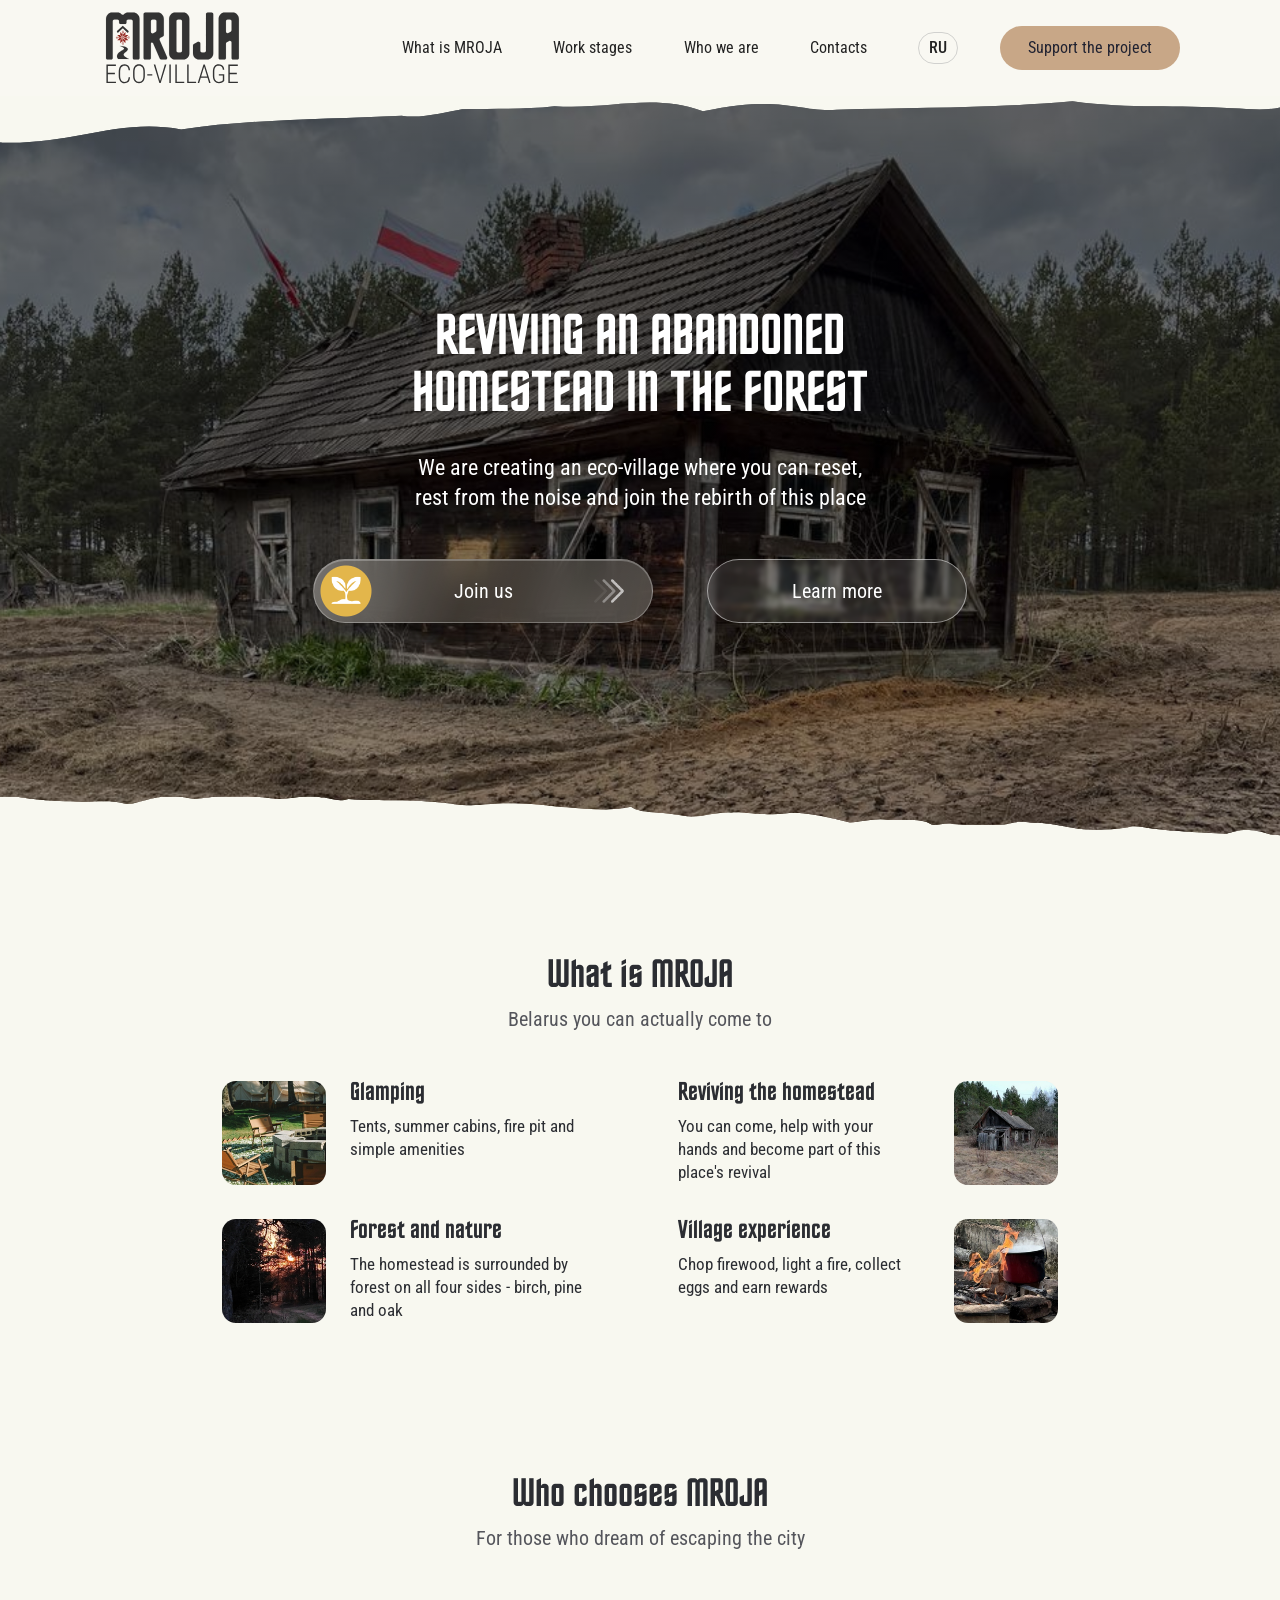
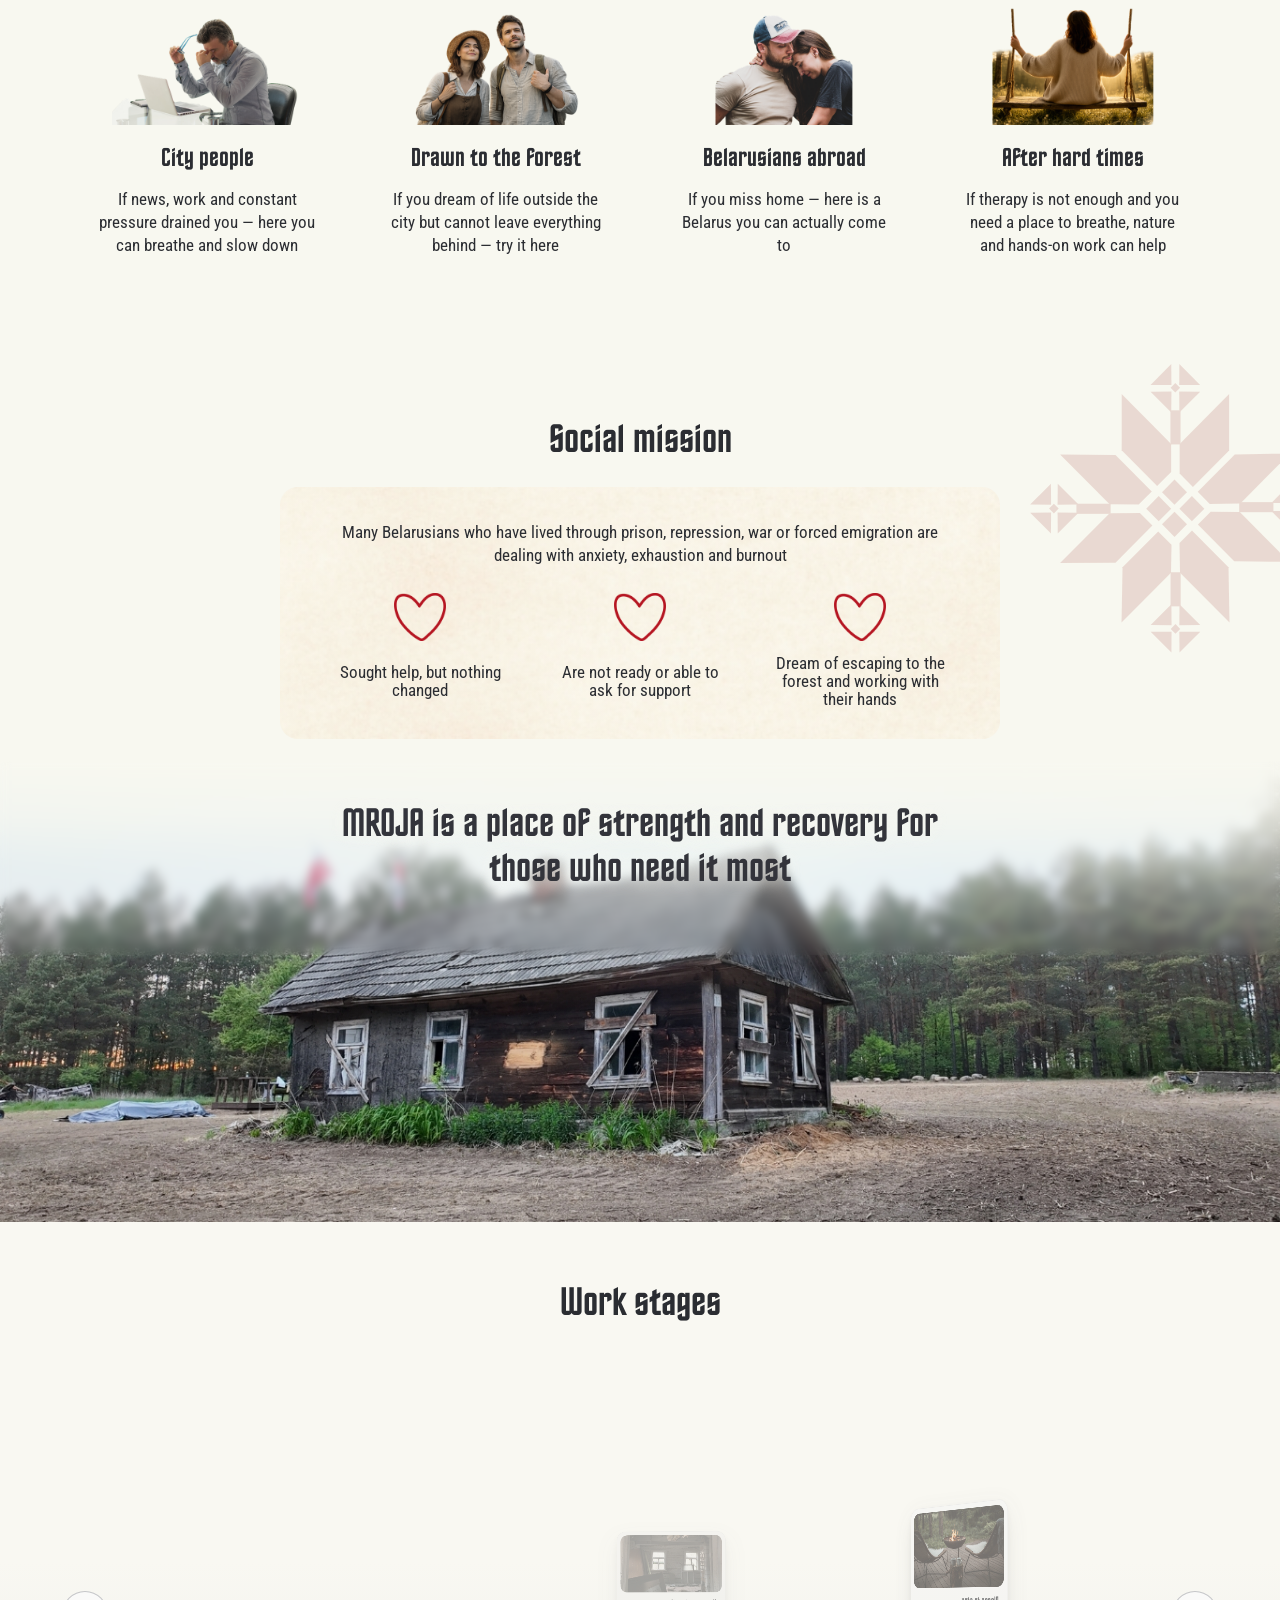
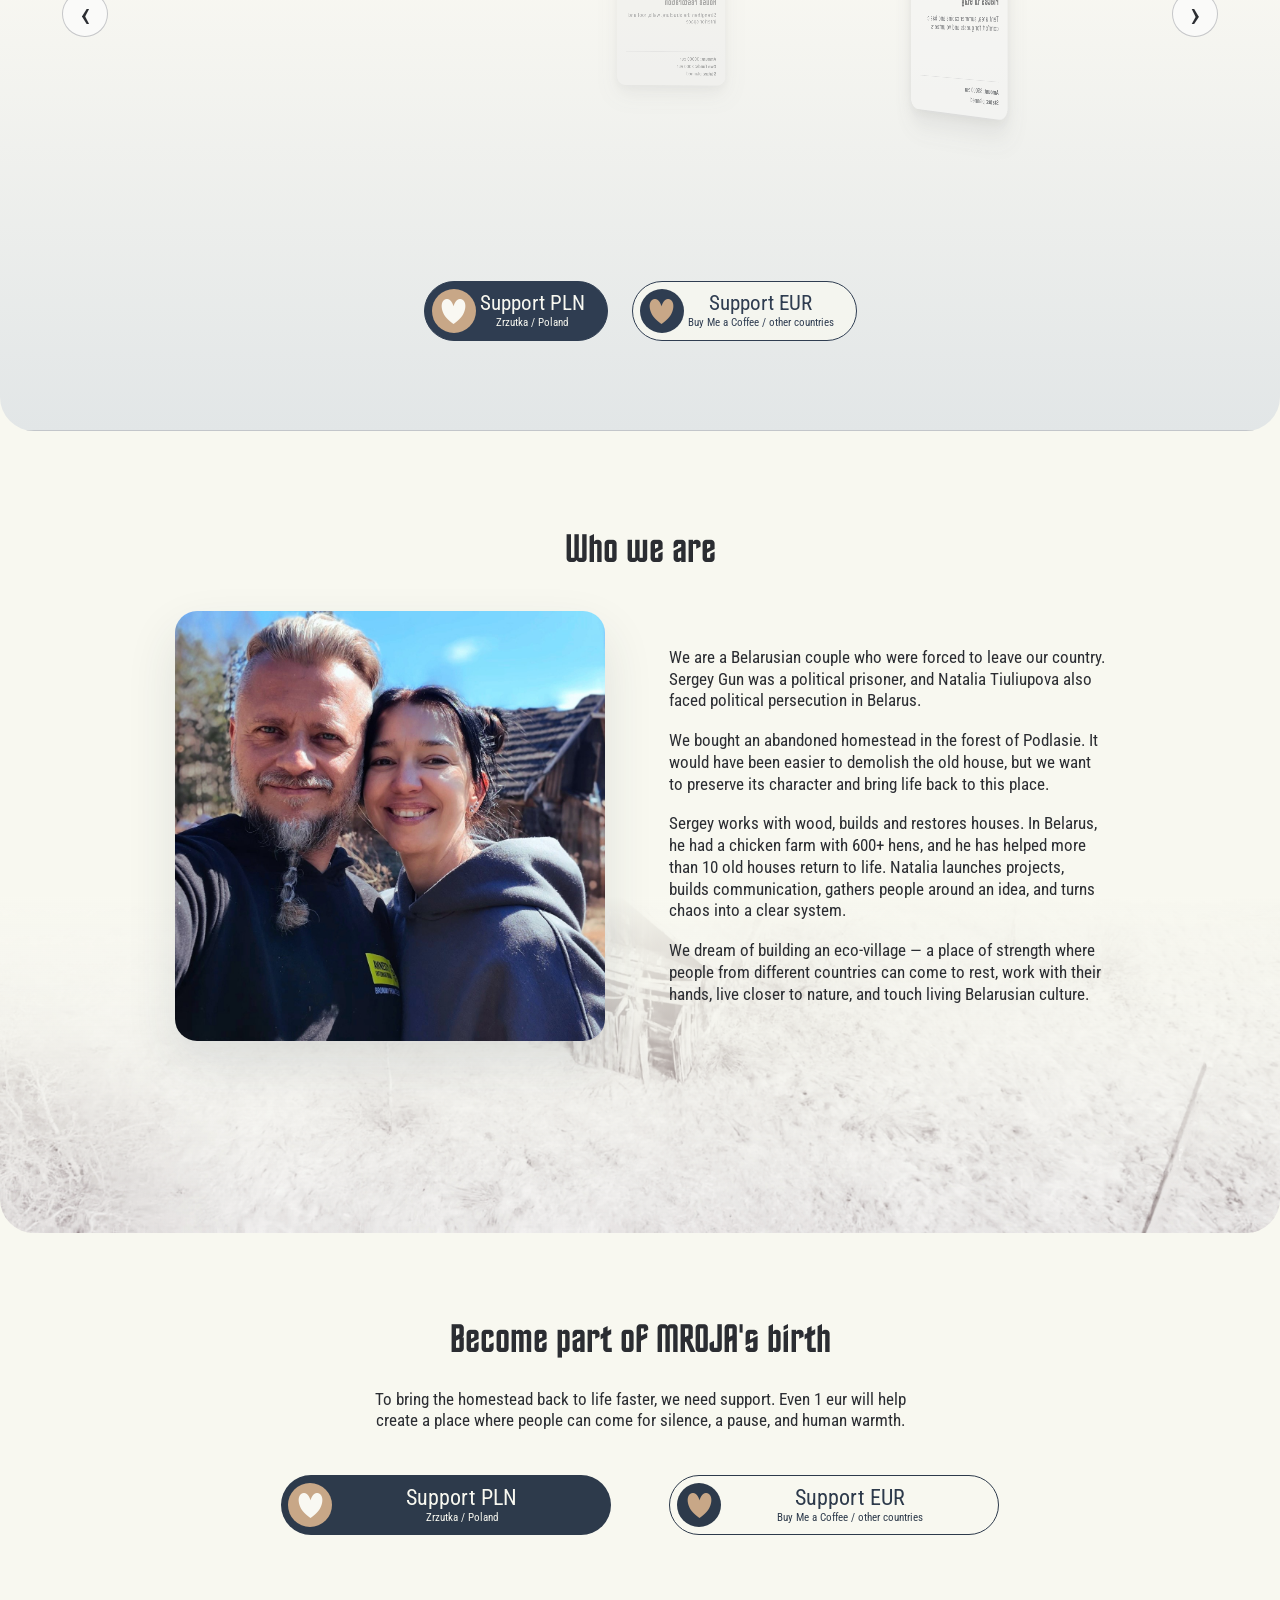
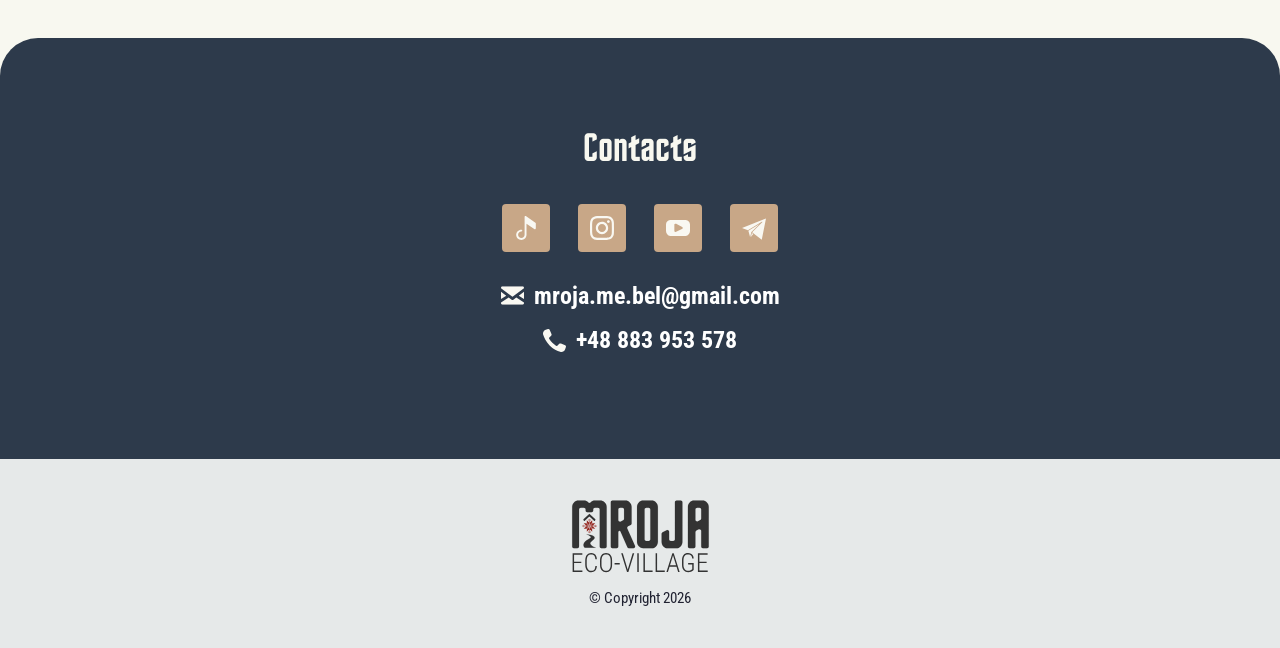
==== index.html @ 8ed1b3ff "deploy redesign preview" ====
<!doctype html>
<html lang="en">
  <head>
    <meta charset="utf-8">
    <meta name="viewport" content="width=device-width, initial-scale=1, viewport-fit=cover">
    <meta name="theme-color" content="#050505">
    <meta name="apple-mobile-web-app-capable" content="yes">
    <meta name="apple-mobile-web-app-status-bar-style" content="black-translucent">
    <title>MROJA Eco-Village</title>
    <meta
      name="description"
      content="MROJA — экодеревня на Подляшье: восстановление заброшенного хутора, беларусская культура, волонтёрство и место для восстановления людей."
    >
    <meta property="og:title" content="MROJA Eco-Village">
    <meta
      property="og:description"
      content="Экодеревня на Подляшье: восстановление хутора, беларусская культура, волонтёрство и место для восстановления людей."
    >
    <meta property="og:type" content="website">
    <meta property="og:image" content="assets/mroja-share-snippet.png">
    <link rel="icon" href="assets/M%20fivicon.svg" type="image/svg+xml">
    <link rel="shortcut icon" href="assets/M%20fivicon.svg" type="image/svg+xml">
    <link rel="stylesheet" href="styles.css?v=20260521-lang-buttons-1">
    <script src="i18n.js?v=20260521-lang-buttons-1" defer></script>
    <script src="script.js?v=20260520-polish-1" defer></script>
  </head>
  <body>
    <header class="site-header" aria-label="Главная навигация">
      <div class="header-inner">
        <a class="logo" href="#top" aria-label="MROJA, перейти к началу страницы">
          <img class="logo-dark" src="assets/logo-mroja.svg" alt="MROJA Eco-Village">
          <img class="logo-yellow" src="assets/LOGO%20MROJA%20Y.svg" alt="MROJA Eco-Village">
        </a>
        <a class="mobile-header-button" href="#join">Поддержать проект</a>
        <a class="mobile-contact-link" href="#contacts" aria-label="Контакты">
          <img src="assets/contacts-icon.png" alt="" aria-hidden="true">
        </a>
        <nav class="nav" aria-label="Меню сайта">
          <a href="#about">Что такое MROJA</a>
          <a href="#stages">Этапы работ</a>
          <a href="#team">Кто мы</a>
          <a href="#contacts">Контакты</a>
          <a class="language-switch" href="ru/" data-lang-switch>RU</a>
        </nav>
        <a class="header-button" href="#join">Поддержать проект</a>
        <button class="menu-toggle" type="button" aria-label="Открыть меню" aria-expanded="false" aria-controls="mobile-menu" data-menu-toggle>
          <span></span>
          <span></span>
        </button>
      </div>
      <div class="mobile-menu" id="mobile-menu" aria-hidden="true" data-mobile-menu>
        <button class="mobile-menu-close" type="button" aria-label="Закрыть меню" data-menu-close></button>
        <nav class="mobile-menu-nav" aria-label="Мобильное меню">
          <a href="#about">Что такое MROJA</a>
          <a href="#stages">Этапы работ</a>
          <a href="#team">Кто мы</a>
          <a href="#join">Поддержать проект</a>
          <a href="#contacts">Контакты</a>
          <a href="ru/" data-lang-switch>RU</a>
        </nav>
      </div>
    </header>

    <main id="top">
      <section class="hero" aria-labelledby="hero-title">
        <img class="hero-edge hero-edge-top" src="assets/top-edge.svg" alt="" aria-hidden="true">
        <div class="hero-media">
          <video class="hero-video" autoplay muted loop playsinline webkit-playsinline preload="auto" poster="assets/hero/hero-house-desktop.jpg" aria-hidden="true">
            <source src="assets/hero/hero-hd.mp4?v=20260516-1404" type="video/mp4">
          </video>
          <button class="hero-play" type="button" aria-label="Запустить видео" data-hero-play></button>
          <div class="hero-overlay"></div>
        </div>
        <img class="hero-edge hero-edge-bottom" src="assets/bottom-edge.svg" alt="" aria-hidden="true">
        <div class="hero-content-container">
          <div class="hero-content">
          <h1 id="hero-title">Восстанавливаем заброшенный хутор в лесу</h1>
          <p>
            <span class="hero-subtitle-desktop">
              <span class="hero-subtitle-line">Создаем экодеревню, где можно перезагрузиться,</span>
              <span class="hero-subtitle-line">отдохнуть от шума и присоединиться к перерождению этого места</span>
            </span>
            <span class="hero-subtitle-mobile">
              <span>Сделай первый шаг</span>
              <span>к несбывшейся мечте</span>
            </span>
          </p>
          <div class="hero-actions">
            <a class="button button-gold" href="#join"><span>Join us</span></a>
            <a class="button button-glass glass" href="#about"><span>Узнать подробнее</span></a>
          </div>
          </div>
        </div>
      </section>

      <section class="about-section" id="about" aria-labelledby="about-title">
        <img class="about-section-ornament" src="assets/ornament-belarus.svg" alt="" aria-hidden="true">
        <div class="about-section-inner">
          <div class="section-heading about-section-heading">
            <h2 id="about-title">What is MROJA</h2>
            <p>Belarus you can actually come to</p>
          </div>
          <div class="about-section-grid">
            <article class="about-section-card">
              <img class="about-section-image" src="assets/mroja-about-glamping.jpg" alt="">
              <div>
                <h3>Glamping</h3>
                <p>Tents, summer cabins, fire pit and simple amenities</p>
              </div>
            </article>
            <article class="about-section-card about-section-card-reverse">
              <img class="about-section-image" src="assets/mroja-about-restoration.jpg" alt="">
              <div>
                <h3>Reviving the homestead</h3>
                <p>You can come, help with your hands and become part of this place's revival</p>
              </div>
            </article>
            <article class="about-section-card">
              <img class="about-section-image" src="assets/mroja-about-forest.jpg" alt="">
              <div>
                <h3>Forest and nature</h3>
                <p>The homestead is surrounded by forest on all four sides - birch, pine and oak</p>
              </div>
            </article>
            <article class="about-section-card about-section-card-reverse">
              <img class="about-section-image" src="assets/mroja-about-culture.jpg" alt="">
              <div>
                <h3>Village experience</h3>
                <p>Chop firewood, light a fire, collect eggs and earn rewards</p>
              </div>
            </article>
          </div>
        </div>
      </section>
      <section class="audience-section" id="audience" aria-labelledby="audience-title">
        <img class="audience-section-ornament audience-section-ornament-left" src="assets/ornament-belarus.svg" alt="" aria-hidden="true">
        <img class="audience-section-ornament audience-section-ornament-right" src="assets/ornament-rich.svg" alt="" aria-hidden="true">
        <div class="audience-section-inner">
          <div class="section-heading audience-section-heading">
            <h2 id="audience-title">Who chooses MROJA</h2>
            <p>For those who dream of escaping the city</p>
          </div>
          <div class="audience-slider" data-audience-slider>
            <button class="audience-arrow audience-arrow-prev" type="button" data-audience-prev aria-label="Previous audience card">
              <img src="assets/button-icon-arrows.png" alt="" aria-hidden="true">
            </button>
            <div class="audience-viewport">
              <div class="audience-track" data-audience-track>
                <article class="audience-card">
                  <img src="assets/audience-city.png" alt="">
                  <h3>City people</h3>
                  <p>If news, work and constant pressure drained you — here you can breathe and slow down</p>
                </article>
                <article class="audience-card">
                  <img src="assets/audience-nature.png" alt="">
                  <h3>Drawn to the forest</h3>
                  <p>If you dream of life outside the city but cannot leave everything behind — try it here</p>
                </article>
                <article class="audience-card">
                  <img src="assets/audience-emigration.png" alt="">
                  <h3>Belarusians abroad</h3>
                  <p>If you miss home — here is a Belarus you can actually come to</p>
                </article>
                <article class="audience-card">
                  <img src="assets/audience-trauma.png" alt="">
                  <h3>After hard times</h3>
                  <p>If therapy is not enough and you need a place to breathe, nature and hands-on work can help</p>
                </article>
              </div>
            </div>
            <button class="audience-arrow audience-arrow-next" type="button" data-audience-next aria-label="Next audience card">
              <img src="assets/button-icon-arrows.png" alt="" aria-hidden="true">
            </button>
          </div>
        </div>
      </section>
            <section class="mission-section" id="mission" aria-labelledby="mission-title">
        <img class="mission-section-ornament" src="assets/ornament-rich.svg" alt="" aria-hidden="true">
        <div class="mission-section-inner">
          <div class="section-heading mission-section-heading">
            <h2 id="mission-title">Social mission</h2>
          </div>
          <div class="mission-card">
            <p class="mission-card-lead">Many Belarusians who have lived through prison, repression, war or forced emigration are dealing with anxiety, exhaustion and burnout</p>
            <div class="mission-points">
              <article>
                <img src="assets/heart.png" alt="" aria-hidden="true">
                <h3>Sought help, but nothing changed</h3>
              </article>
              <article>
                <img src="assets/heart.png" alt="" aria-hidden="true">
                <h3>Are not ready or able to ask for support</h3>
              </article>
              <article>
                <img src="assets/heart.png" alt="" aria-hidden="true">
                <h3>Dream of escaping to the forest and working with their hands</h3>
              </article>
            </div>
          </div>
        </div>
        <div class="mission-visual">
          <p class="mission-accent">MROJA is a place of strength and recovery for those who need it most</p>
        </div>
      </section>
      <!-- SUPPORT SECTION: rebuild later -->
      <!-- WHO WE ARE SECTION: rebuild later -->
      <!-- CONTACTS SECTION: rebuild later -->
      <!-- FOOTER SECTION: rebuild later -->

            <section class="section restoration" id="stages" aria-labelledby="restoration-title">
        <div class="section-heading">
          <h2 id="restoration-title">Work stages</h2>
        </div>
        <div class="carousel" data-carousel aria-label="Work stages carousel">
          <button class="carousel-arrow carousel-arrow-prev" type="button" data-carousel-prev aria-label="Previous stage">‹</button>
          <div class="carousel-stage">
            <div class="carousel-track" data-carousel-track>
            <article class="restoration-card" data-card>
              <img src="assets/stage-territory.jpg" alt="Site preparation">
              <div class="restoration-card-body">
                <h3>Site preparation</h3>
                <p>Clear the area, remove waste, level the ground and sow grass</p>
                <div class="stage-card-meta" aria-label="Stage details">
                  <span><strong>Amount:</strong> 3500 eur</span>
                  <span><strong>Own funds:</strong> 3500 eur</span>
                  <span><strong>Status:</strong> done</span>
                </div>
              </div>
            </article>
            <article class="restoration-card" data-card>
              <img src="assets/stage-water.jpg" alt="Utilities">
              <div class="restoration-card-body">
                <h3>Utilities</h3>
                <p>Water, sewage, electricity and basic conditions</p>
                <div class="stage-card-meta" aria-label="Stage details">
                  <span><strong>Amount:</strong> 12000 eur</span>
                  <span><strong>Own funds:</strong> 3000 eur</span>
                  <span><strong>Status:</strong> <em>fundraising open</em></span>
                </div>
              </div>
            </article>
            <article class="restoration-card" data-card>
              <img src="assets/stage-living.jpg" alt="Places to stay">
              <div class="restoration-card-body">
                <h3>Places to stay</h3>
                <p>Tent area, summer cabins and basic comfort for guests and volunteers</p>
                <div class="stage-card-meta" aria-label="Stage details">
                  <span><strong>Amount:</strong> 35000 eur</span>
                  <span><strong>Status:</strong> planned</span>
                </div>
              </div>
            </article>
            <article class="restoration-card" data-card>
              <img src="assets/stage-conservation.jpg" alt="House restoration">
              <div class="restoration-card-body">
                <h3>House restoration</h3>
                <p>Strengthen the structure, walls, roof and interior space</p>
                <div class="stage-card-meta" aria-label="Stage details">
                  <span><strong>Amount:</strong> 30000 eur</span>
                  <span><strong>Own funds:</strong> 3000 eur</span>
                  <span><strong>Status:</strong> planned</span>
                </div>
              </div>
            </article>
            <article class="restoration-card" data-card>
              <img src="assets/stage-comfort.jpg" alt="Utility block">
              <div class="restoration-card-body">
                <h3>Utility block</h3>
                <p>Separate building with showers, toilets and storage space</p>
                <div class="stage-card-meta" aria-label="Stage details">
                  <span><strong>Amount:</strong> 12000 eur</span>
                  <span><strong>Own funds:</strong> 3000 eur</span>
                  <span><strong>Status:</strong> planned</span>
                </div>
              </div>
            </article>
            <article class="restoration-card" data-card>
              <img src="assets/stage-development.jpg" alt="Further development">
              <div class="restoration-card-body">
                <h3>Further development</h3>
                <p>Infrastructure, retreats, workshops and the quest app</p>
                <div class="stage-card-meta" aria-label="Stage details">
                  <span><strong>Format:</strong> 1 eur per month</span>
                  <span><strong>Status:</strong> <em>fundraising open</em></span>
                </div>
              </div>
            </article>
            </div>
          </div>
          <button class="carousel-arrow carousel-arrow-next" type="button" data-carousel-next aria-label="Next stage">›</button>
        </div>
        <div class="stage-support">
          <a class="stage-support-button stage-support-button-dark" href="https://zrzutka.pl/8hezg6" target="_blank" rel="noopener">
            <span class="stage-support-icon"><img src="assets/Icon-heart-w.png" alt=""></span>
            <span class="stage-support-text"><strong>Support PLN</strong><small>Zrzutka / Poland</small></span>
          </a>
          <a class="stage-support-button stage-support-button-light" href="https://buymeacoffee.com/mroja" target="_blank" rel="noopener">
            <span class="stage-support-icon"><img src="assets/Icon-heart-b.png" alt=""></span>
            <span class="stage-support-text"><strong>Support EUR</strong><small>Buy Me a Coffee / other countries</small></span>
          </a>
        </div>
      </section>

      <section class="about-us-section" id="team" aria-labelledby="team-title">
        <div class="about-us-inner">
          <h2 id="team-title">Кто мы?</h2>
          <div class="about-us-content">
            <img class="about-us-photo" src="assets/mroja-p10-01-2096x1179.jpg" alt="Сергей Гунь и Наталья Тюлюпова">
            <div class="about-us-copy">
              <p>Мы — пара беларусов, вынужденных уехать из своей страны. Сергей Гунь был политзаключённым, Наталья Тюлюпова также находилась на родине под политическими преследованиями.</p>
              <p>Мы купили заброшенный хутор в лесу на Подляшье. Старый дом проще было бы снести, но мы хотим сохранить его характер и вернуть этому месту жизнь.</p>
              <p>Сергей работает с деревом, строит и восстанавливает дома. В Беларуси у него был курятник на 600+ кур, а за его плечами — более 10 старых домов, которым он помог вернуться к жизни. Наталья запускает проекты, выстраивает коммуникацию, собирает людей вокруг идеи и превращает хаос в понятную систему.</p>
              <p>Мы мечтаем построить экодеревню — место силы, куда смогут приезжать люди из разных стран: отдохнуть, поработать руками, пожить ближе к природе и прикоснуться к живой беларусской культуре.</p>
            </div>
          </div>
        </div>
      </section>

      <section class="join-section" id="join" aria-labelledby="join-title">
        <div class="join-inner">
          <h2 id="join-title">Станьте частью рождения MROJA</h2>
          <p>Чтобы хутор быстрее ожил, нам нужна поддержка. Даже 1 eur поможет создать место, куда люди смогут приехать за тишиной, передышкой и человеческим теплом.</p>
          <div class="join-actions" aria-label="Способы поддержки">
            <a class="donation-pill donation-pill-dark" href="https://zrzutka.pl/2du5rd" target="_blank" rel="noopener">
              <span class="donation-pill-icon"><img src="assets/Icon-heart-w.png" alt=""></span>
              <span class="donation-pill-text"><strong>Поддержать PLN</strong><small>Zrzutka / Польша</small></span>
            </a>
            <a class="donation-pill donation-pill-light" href="https://buymeacoffee.com/mroja/membership" target="_blank" rel="noopener">
              <span class="donation-pill-icon"><img src="assets/Icon-heart-b.png" alt=""></span>
              <span class="donation-pill-text"><strong>Поддержать EUR</strong><small>Buy Me a Coffee / другие страны</small></span>
            </a>
          </div>
        </div>
      </section>

      <section class="contacts-section" id="contacts" aria-labelledby="contacts-title">
        <div class="contacts-inner">
          <h2 id="contacts-title">Контакты</h2>
          <div class="contacts-social" aria-label="Социальные сети MROJA">
            <a href="https://www.tiktok.com/@mroja.me" target="_blank" rel="noopener" aria-label="TikTok"><img src="assets/Icon-tt.svg" alt=""></a>
            <a href="https://www.instagram.com/mroja.me" target="_blank" rel="noopener" aria-label="Instagram"><img src="assets/Icon-insta.svg" alt=""></a>
            <a href="https://www.youtube.com/@MROJA-ME" target="_blank" rel="noopener" aria-label="YouTube"><img src="assets/Icon-yt.svg" alt=""></a>
            <a href="https://t.me/mroja_me" target="_blank" rel="noopener" aria-label="Telegram"><img src="assets/Icon-tg.svg" alt=""></a>
          </div>
          <address class="contacts-lines">
            <a href="mailto:mroja.me.bel@gmail.com"><img src="assets/Icon-mail.svg" alt=""> mroja.me.bel@gmail.com</a>
            <a href="tel:+48883953578"><img src="assets/Icon-tel.svg" alt=""> +48 883 953 578</a>
            <small>(WhatsApp, Signal, Telegram)</small>
          </address>
        </div>
      </section>

      <section class="copyright-section" aria-label="Copyright">
        <img src="assets/logo-mroja.svg" alt="MROJA Eco-Village">
        <p>© Copyright 2026</p>
      </section>

    </main>
    <nav class="mobile-bottom-nav" aria-label="Мобильная навигация" data-mobile-bottom-nav>
      <a href="#top" data-nav-target="top">
        <span class="mobile-bottom-icon" style="--icon: url('assets/mobmenu-Icon-home.svg')"></span>
        <span>Домой</span>
      </a>
      <a href="#team" data-nav-target="team">
        <span class="mobile-bottom-icon" style="--icon: url('assets/mobmenu-Icon-about.svg')"></span>
        <span>О нас</span>
      </a>
      <a href="#join" data-nav-target="join">
        <span class="mobile-bottom-icon" style="--icon: url('assets/mobmenu-Icon-support.svg')"></span>
        <span>Поддержать</span>
      </a>
      <a href="#contacts" data-nav-target="contacts">
        <span class="mobile-bottom-icon" style="--icon: url('assets/mobmenu-Icon-contacts.svg')"></span>
        <span>Контакты</span>
      </a>
      <a class="mobile-bottom-lang" href="ru/" data-lang-switch>RU</a>
    </nav>
  </body>
</html>
---- styles.css ----
@font-face {
  font-family: "Horta";
  src: url("assets/fonts/horta.ttf") format("truetype");
  font-display: swap;
}

@font-face {
  font-family: "Roboto Condensed";
  src: url("assets/fonts/RobotoCondensed-Light.ttf") format("truetype");
  font-weight: 300;
  font-style: normal;
  font-display: swap;
}

@font-face {
  font-family: "Roboto Condensed";
  src: url("assets/fonts/RobotoCondensed-Regular.ttf") format("truetype");
  font-weight: 400;
  font-style: normal;
  font-display: swap;
}

@font-face {
  font-family: "Roboto Condensed";
  src: url("assets/fonts/RobotoCondensed-Medium.ttf") format("truetype");
  font-weight: 500;
  font-style: normal;
  font-display: swap;
}

@font-face {
  font-family: "Roboto Condensed";
  src: url("assets/fonts/RobotoCondensed-SemiBold.ttf") format("truetype");
  font-weight: 600;
  font-style: normal;
  font-display: swap;
}

@font-face {
  font-family: "Roboto Condensed";
  src: url("assets/fonts/RobotoCondensed-Bold.ttf") format("truetype");
  font-weight: 700;
  font-style: normal;
  font-display: swap;
}

@font-face {
  font-family: "Roboto Condensed";
  src: url("assets/fonts/RobotoCondensed-ExtraBold.ttf") format("truetype");
  font-weight: 800;
  font-style: normal;
  font-display: swap;
}

:root {
  --font-heading: "Horta", Impact, "Arial Narrow", "Roboto Condensed", sans-serif;
  --font-body: "Roboto Condensed", "Arial Narrow", Arial, sans-serif;
  --ink: #2b2d32;
  --muted: #55565c;
  --paper: #f9f8f2;
  --warm: #f4ecd9;
  --dark: #1f2230;
  --gold: #e3b74b;
  --gold-dark: #be8d20;
  --red: #bf1722;
  --line: rgba(31, 34, 48, 0.36);
}

* {
  box-sizing: border-box;
}

html {
  scroll-behavior: smooth;
  overflow-x: hidden;
}

body {
  margin: 0;
  background: #f8f8f0;
  color: var(--ink);
  font-family: var(--font-body);
  font-size: 17px;
  line-height: 1.35;
  scroll-behavior: smooth;
  overflow-x: hidden;
}

body,
button,
input {
  font-family: var(--font-body);
}

img,
svg {
  display: block;
  max-width: 100%;
}

a {
  color: inherit;
}

section[id],
footer[id] {
  scroll-margin-top: 40px;
}

h1,
h2,
h3,
h4,
summary,
.footer-logo {
  font-family: var(--font-heading);
  font-weight: 400;
  letter-spacing: 0;
}

h1,
h2,
h3,
h4,
p {
  overflow-wrap: anywhere;
}

h1,
h2,
h3,
h4,
p {
  margin: 0;
}

h1 {
  max-width: 970px;
  color: #fff;
  font-size: clamp(3.1rem, 7.2vw, 7.6rem);
  line-height: 0.92;
  text-align: center;
  text-transform: uppercase;
}

h2 {
  font-size: 40px;
  line-height: 0.95;
  text-align: center;
}

h3 {
  font-size: 26px;
  line-height: 0.98;
}

h3 + p {
  margin-top: 16px;
}

.site-header {
  position: relative;
  z-index: 50;
  min-height: 96px;
  background: #f9f8f2;
  box-shadow: none;
}

.header-inner {
  width: min(1120px, 100%);
  min-height: 96px;
  display: flex;
  align-items: center;
  gap: 42px;
  margin: 0 auto;
  padding: 0 20px;
}

.logo {
  display: inline-flex;
  flex: 0 0 auto;
  align-items: center;
  width: 124px;
  color: var(--ink);
  text-decoration: none;
}

.logo img {
  width: 100%;
  height: auto;
}

.logo-yellow {
  display: none;
}

.footer-logo {
  display: grid;
  width: max-content;
  color: var(--ink);
  text-decoration: none;
}

.footer-logo span {
  font-size: 1.75rem;
  line-height: 0.78;
}

.footer-logo small {
  font-family: var(--font-body);
  font-size: 0.83rem;
  line-height: 1;
  letter-spacing: 0.04em;
}

.nav {
  display: flex;
  flex: 1 1 auto;
  justify-content: flex-end;
  align-items: center;
  gap: clamp(2.25rem, 3.35vw, 2.85rem);
  font-family: var(--font-body);
  font-size: 16px;
  font-weight: 500;
  line-height: 1;
}

.nav a {
  color: #222;
  text-decoration: none;
  transition: opacity 160ms ease, color 160ms ease;
}

.nav a:hover {
  color: #222;
  opacity: 0.68;
}

.header-button {
  display: inline-flex;
  flex: 0 0 auto;
  height: 44px;
  align-items: center;
  justify-content: center;
  border-radius: 2px;
  padding: 0 28px;
  background: #e3b64b;
  color: #222;
  font-family: var(--font-body);
  font-size: 16px;
  font-weight: 500;
  line-height: 1;
  text-decoration: none;
  transition: background 160ms ease, transform 160ms ease;
}

.header-button:hover {
  background: #d4a438;
  transform: translateY(-1px);
}

.language-switch {
  color: #202231;
  font-family: var(--font-body);
  font-size: 16px;
  font-weight: 500;
  line-height: 1;
  text-decoration: none;
  transition: opacity 160ms ease;
}

.language-switch:hover {
  opacity: 0.68;
}

.mobile-header-button,
.mobile-contact-link,
.mobile-social-links,
.menu-toggle,
.mobile-menu {
  display: none;
}

.back-to-top {
  position: fixed;
  right: 24px;
  bottom: 24px;
  z-index: 60;
  display: inline-flex;
  width: 48px;
  height: 48px;
  align-items: center;
  justify-content: center;
  border: 1px solid rgba(32, 34, 49, 0.16);
  border-radius: 50%;
  background: #e3b64b;
  color: #202231;
  font-family: var(--font-body);
  font-size: 28px;
  font-weight: 400;
  line-height: 1;
  box-shadow: 0 16px 32px rgba(32, 34, 49, 0.2);
  cursor: pointer;
  opacity: 0;
  visibility: hidden;
  transform: translateY(12px);
  transition: opacity 180ms ease, visibility 180ms ease, transform 180ms ease, background 160ms ease;
}

.back-to-top:hover {
  background: #d4a438;
  transform: translateY(8px);
}

.back-to-top.is-visible {
  opacity: 1;
  visibility: visible;
  transform: translateY(0);
}

.back-to-top.is-visible:hover {
  transform: translateY(-2px);
}

@media (min-width: 721px) {
  .site-header {
    box-shadow: none;
  }

  .logo {
    width: 144px;
  }

  .nav {
    gap: clamp(2.85rem, 4vw, 3.6rem);
    font-weight: 400;
  }
}

.button {
  position: relative;
  display: inline-flex;
  min-height: 52px;
  align-items: center;
  justify-content: center;
  overflow: hidden;
  border: 0;
  border-radius: 2px;
  padding: 0.86rem 2.35rem;
  color: var(--ink);
  font-family: var(--font-body);
  font-size: 1.28rem;
  line-height: 1;
  text-decoration: none;
  cursor: pointer;
  transition: transform 180ms ease, background 180ms ease, border-color 180ms ease;
}

.button-small {
  min-height: 40px;
  padding: 0.62rem 1.4rem;
  font-size: 1rem;
}

.button span {
  position: relative;
  z-index: 1;
}

.button::before {
  content: "";
  position: absolute;
  inset: 0;
  transform: translateX(-125%) skewX(-18deg);
  background: linear-gradient(90deg, transparent, rgba(255, 255, 255, 0.5), transparent);
  transition: transform 650ms ease;
}

.button:hover {
  transform: translateY(-1px);
}

.button:hover::before {
  transform: translateX(125%) skewX(-18deg);
}

.button-gold {
  background: var(--gold);
}

.button-gold:hover {
  background: #eac760;
}

.button-glass {
  color: #fff;
}

.button-glass::before {
  background: linear-gradient(90deg, transparent, rgba(255, 255, 255, 0.28), transparent);
}

.glass {
  border: 1px solid rgba(255, 255, 255, 0.48);
  border-radius: 2px;
  background: rgba(255, 255, 255, 0.16);
  box-shadow: inset 0 1px 0 rgba(255, 255, 255, 0.22);
  backdrop-filter: blur(14px);
  -webkit-backdrop-filter: blur(14px);
}

.hero {
  position: relative;
  min-height: 700px;
  display: grid;
  place-items: center;
  overflow: hidden;
  padding: 6rem 0 6.25rem;
}

.hero-media,
.hero-media picture,
.hero-image,
.hero-video,
.hero-overlay,
.renewal-bg,
.renewal-shade {
  position: absolute;
  inset: 0;
  width: 100%;
  height: 100%;
}

.hero-media picture {
  display: block;
}

.hero-image,
.hero-video {
  object-fit: cover;
  object-position: center 45%;
  filter: saturate(0.96);
}

.hero-overlay {
  z-index: 1;
  background:
    linear-gradient(
      to bottom,
      rgba(0, 0, 0, 0.34) 0%,
      rgba(0, 0, 0, 0.46) 45%,
      rgba(0, 0, 0, 0.50) 100%
    );
  backdrop-filter: blur(1.2px);
  -webkit-backdrop-filter: blur(1.2px);
}

.hero-play {
  display: none;
}

.hero-edge {
  position: absolute;
  left: -2px;
  right: auto;
  display: block;
  width: calc(100% + 4px);
  min-width: calc(100% + 4px);
  height: auto;
  margin: 0;
  padding: 0;
  border: 0;
  pointer-events: none;
  z-index: 2;
}

.hero-edge-top {
  top: 0;
  left: 0;
  width: 100%;
  min-width: 100%;
}

.hero-edge-bottom {
  bottom: 0;
}

.hero-content-container {
  position: relative;
  z-index: 3;
  width: min(1120px, 100%);
  margin: 0 auto;
  padding-inline: 20px;
}

.hero-content {
  width: min(780px, 100%);
  margin: 0 auto;
  display: grid;
  justify-items: center;
  color: #fff;
  text-align: center;
}

.hero h1 {
  max-width: 900px;
  color: #fff;
  font-family: var(--font-heading);
  font-size: clamp(46px, 4.4vw, 56px);
  font-weight: 700;
  line-height: 1.05;
  text-align: center;
  text-transform: uppercase;
}

.hero-title-line {
  display: inline;
}

.hero-subtitle-line {
  display: inline;
}

.hero-subtitle-mobile,
.copy-mobile {
  display: none;
}

.hero-content p {
  max-width: 740px;
  margin-top: 24px;
  color: #fff;
  font-family: var(--font-body);
  font-size: 18px;
  font-weight: 400;
  line-height: 1.4;
  text-align: center;
}

.hero-actions {
  display: flex;
  flex-wrap: wrap;
  justify-content: center;
  gap: clamp(36px, 4vw, 48px);
  margin-top: 40px;
}

.hero-actions .button {
  width: 246px;
  min-height: 56px;
  padding: 0 24px;
  box-shadow: none;
  font-family: var(--font-body);
  font-size: 21px;
  font-weight: 400;
}

.hero-actions .button-gold {
  background: #e1b848;
  color: #202231;
}

.hero-actions .button-glass {
  color: #fff;
  background: rgba(255, 255, 255, 0.12);
  border: 1px solid rgba(255, 255, 255, 0.55);
  backdrop-filter: blur(3px);
  -webkit-backdrop-filter: blur(3px);
}

@media (min-width: 721px) {
  .site-header {
    margin-bottom: 0;
    border-bottom: 0;
    box-shadow: none;
  }

  .hero {
    min-height: 760px;
    overflow: visible;
    padding: 7.35rem 0 8.5rem;
    z-index: 1;
  }

  .hero-image,
  .hero-video {
    object-position: center 48%;
  }

  .hero-overlay {
    background:
      linear-gradient(
        to bottom,
        rgba(0, 0, 0, 0.62) 0%,
        rgba(0, 0, 0, 0.54) 35%,
        rgba(0, 0, 0, 0.45) 70%,
        rgba(0, 0, 0, 0.42) 100%
      );
    backdrop-filter: none;
    -webkit-backdrop-filter: none;
  }

  .hero-edge-top {
    top: 0;
    left: -2px;
    width: calc(100% + 4px);
    min-width: calc(100% + 4px);
  }

  .hero-edge-bottom {
    bottom: -1px;
    height: auto;
    z-index: 4;
  }

  .hero-content-container {
    z-index: 5;
  }

  .hero-content {
    width: min(900px, 100%);
  }

  .hero h1 {
    max-width: 900px;
    font-size: clamp(56px, 4.55vw, 68px);
    font-weight: 400;
    line-height: 0.98;
  }

  .hero-title-line {
    display: block;
  }

  .hero-content p {
    max-width: 980px;
    margin-top: 28px;
    font-size: 22px;
    font-weight: 400;
    line-height: 1.35;
  }

  .hero-subtitle-line {
    display: block;
  }

  .hero-actions {
    gap: 54px;
    margin-top: 46px;
  }

  .hero-actions .button {
    width: 260px;
    min-height: 56px;
    font-size: 20px;
    font-weight: 400;
  }

  .hero-actions .button-glass {
    background: rgba(255, 255, 255, 0.1);
    border-color: rgba(255, 255, 255, 0.5);
    backdrop-filter: blur(2px);
    -webkit-backdrop-filter: blur(2px);
  }
}

.torn {
  --tear: 42px;
}

.torn-bottom::after,
.torn-top::before {
  content: "";
  position: absolute;
  z-index: 4;
  left: 0;
  right: 0;
  height: var(--tear);
  pointer-events: none;
  background: var(--paper);
}

.torn-bottom::after {
  bottom: -1px;
  clip-path: polygon(0 45%, 7% 59%, 16% 43%, 25% 56%, 34% 42%, 43% 54%, 52% 40%, 61% 57%, 70% 44%, 79% 58%, 89% 42%, 100% 55%, 100% 100%, 0 100%);
}

.torn-top::before {
  top: -1px;
  clip-path: polygon(0 0, 100% 0, 100% 55%, 91% 42%, 82% 58%, 72% 41%, 63% 55%, 54% 43%, 44% 57%, 35% 42%, 25% 55%, 15% 43%, 7% 57%, 0 44%);
}

.section {
  position: relative;
  padding: clamp(5rem, 9vw, 9rem) clamp(1rem, 5vw, 5rem);
}

.section-heading {
  position: relative;
  z-index: 2;
  width: min(850px, 100%);
  margin: 0 auto clamp(2.5rem, 5vw, 4.5rem);
  text-align: center;
}

.section-heading p {
  margin-top: 1.1rem;
  color: var(--muted);
  font-family: var(--font-body);
  font-size: 20px;
  font-weight: 400;
  line-height: 1.4;
}

.ornament::before,
.ornament::after {
  content: "";
  position: absolute;
  z-index: 0;
  width: 270px;
  height: 270px;
  opacity: 0.12;
  pointer-events: none;
  background:
    linear-gradient(45deg, transparent 40%, var(--red) 41% 59%, transparent 60%),
    linear-gradient(-45deg, transparent 40%, var(--red) 41% 59%, transparent 60%),
    radial-gradient(circle at center, transparent 0 20%, var(--red) 21% 28%, transparent 29%);
  background-size: 92px 92px;
}

.ornament-left::before {
  left: -55px;
  bottom: 6%;
}

.ornament-right::after {
  right: -70px;
  bottom: 9%;
}

.about-section {
  position: relative;
  overflow: hidden;
  scroll-margin-top: 80px;
  padding: clamp(88px, 8vw, 124px) 20px clamp(68px, 6vw, 92px);
  background: #f8f8f0;
}

.about-section-inner {
  position: relative;
  z-index: 2;
  width: min(920px, 100%);
  margin: 0 auto;
}

.about-section-heading {
  margin: 0 auto clamp(38px, 4vw, 48px);
}

.about-section-grid {
  display: grid;
  grid-template-columns: repeat(2, minmax(0, 380px));
  justify-content: center;
  gap: 34px 76px;
}

.about-section-card {
  display: grid;
  grid-template-columns: 104px minmax(0, 1fr);
  align-items: start;
  gap: 24px;
}

.about-section-card-reverse {
  grid-template-columns: minmax(0, 1fr) 104px;
}

.about-section-card-reverse .about-section-image {
  grid-column: 2;
  grid-row: 1;
}

.about-section-card-reverse > div {
  grid-column: 1;
  grid-row: 1;
}

.about-section-card h3 {
  margin: 0;
}

.about-section-card p {
  margin: 0.55rem 0 0;
  max-width: 235px;
}

.about-section-image {
  width: 104px;
  height: 104px;
  border-radius: 14px;
  object-fit: cover;
}

.about-section-ornament {
  position: absolute;
  z-index: 1;
  left: max(-160px, calc((100vw - 1180px) / 2 - 135px));
  bottom: -160px;
  width: 420px;
  height: auto;
  opacity: 0.14;
  pointer-events: none;
}

.audience-section {
  position: relative;
  overflow: hidden;
  padding: clamp(60px, 6vw, 86px) 20px clamp(76px, 7vw, 112px);
  background: #f8f8f0;
}

.audience-section-inner {
  position: relative;
  z-index: 2;
  width: min(1120px, 100%);
  margin: 0 auto;
}

.audience-section-heading {
  margin: 0 auto clamp(42px, 4vw, 58px);
}

.audience-slider {
  position: relative;
}

.audience-viewport {
  overflow: visible;
}

.audience-track {
  display: grid;
  grid-template-columns: repeat(4, minmax(0, 1fr));
  gap: 34px;
}

.audience-card {
  text-align: center;
}

.audience-card img {
  width: 190px;
  height: 126px;
  margin: 0 auto 18px;
  object-fit: contain;
}

.audience-card h3 {
  margin: 0 auto;
  max-width: 220px;
}

.audience-card p {
  max-width: 220px;
  margin: 1rem auto 0;
}

.audience-arrow {
  display: none;
}

.audience-section-ornament {
  position: absolute;
  z-index: 1;
  height: auto;
  opacity: 0.13;
  pointer-events: none;
}

.audience-section-ornament-left {
  top: -180px;
  left: max(-175px, calc((100vw - 1180px) / 2 - 145px));
  width: 360px;
}

.audience-section-ornament-right {
  right: max(-135px, calc((100vw - 1180px) / 2 - 110px));
  bottom: -150px;
  width: 300px;
}

.about-grid p,
.audience-grid p,
.mission-grid p,
.restoration-card p,
.participation-tab span,
.participation-panel p,
.faq p {
  font-family: var(--font-body);
  font-size: 17px;
  font-weight: 400;
  line-height: 1.4;
  color: var(--muted);
}

.audience-grid {
  position: relative;
  z-index: 2;
  width: min(1120px, 100%);
  margin: 0 auto;
  display: grid;
  grid-template-columns: repeat(4, minmax(0, 1fr));
  gap: 2rem;
  text-align: center;
}

.audience-grid img {
  width: 100%;
  height: 170px;
  border-radius: 2px;
  object-fit: contain;
  object-position: center bottom;
  margin-bottom: 10px;
}

.audience-grid h3 {
  line-height: 1.08;
}

.audience-grid h3 + p {
  margin-top: 16px;
}

.audience-grid p {
  color: #4d5058;
  font-size: 17px;
  line-height: 1.28;
}

.audience {
  padding-top: 86px;
  padding-bottom: 104px;
}

.mission {
  overflow: hidden;
  padding: 78px 20px 96px;
  background: transparent;
}

.mission::after {
  content: none;
}

.mission .section-heading {
  width: min(860px, 100%);
  margin-bottom: 96px;
}

.mission .section-heading p {
  max-width: 780px;
  margin: 1.1rem auto 0;
  color: #3f4149;
  font-size: 20px;
  line-height: 1.4;
}

.mission-grid {
  position: relative;
  z-index: 2;
  width: min(1120px, 100%);
  margin: 0 auto;
  display: grid;
  grid-template-columns: repeat(3, minmax(0, 1fr));
  gap: 80px;
  text-align: center;
}

.heart {
  width: 86px;
  height: auto;
  margin: 0 auto 22px;
  object-fit: contain;
}

.mission-grid h3 {
  line-height: 1.08;
}

.mission-grid h3 + p {
  margin-top: 16px;
}

.mission-grid p {
  color: #4d5058;
  font-size: 17px;
  line-height: 1.28;
}

.renewal {
  position: relative;
  min-height: 690px;
  display: grid;
  place-items: center;
  overflow: hidden;
  color: #fff;
  padding: 7rem 1rem;
}

.renewal.torn::before,
.renewal.torn::after {
  display: none;
}

.renewal-bg {
  object-fit: cover;
  object-position: center;
}

.renewal-bg-mobile {
  display: none;
}

.renewal-edge {
  position: absolute;
  left: -2px;
  z-index: 4;
  display: block;
  width: calc(100% + 4px);
  min-width: calc(100% + 4px);
  height: auto;
  pointer-events: none;
  transform: scaleX(-1);
}

.renewal-edge-top {
  top: -1px;
}

.renewal-edge-bottom {
  bottom: -1px;
}

.renewal-shade {
  background:
    radial-gradient(circle at 82% 68%, rgba(197, 59, 31, 0.24), transparent 31%),
    linear-gradient(to bottom, rgba(0, 0, 0, 0.28), rgba(0, 0, 0, 0.36));
}

.renewal-content {
  position: relative;
  z-index: 2;
  width: min(1120px, 100%);
  transform: translateY(-34px);
}

.renewal h2 {
  width: min(850px, 100%);
  margin: 0 auto;
  color: #fff;
}

.renewal h2 span {
  display: block;
}

.renewal mark {
  position: relative;
  z-index: 0;
  display: inline-block;
  padding-inline: 0.08em;
  color: #fff;
  background: transparent;
}

.renewal mark::after {
  content: "";
  position: absolute;
  left: -0.18em;
  right: -0.18em;
  top: 0.02em;
  bottom: -0.02em;
  z-index: -1;
  border: 5px solid var(--gold);
  border-radius: 50%;
  transform: rotate(-7deg);
}

.renewal-cards {
  display: grid;
  grid-template-columns: repeat(6, minmax(0, 1fr));
  justify-items: center;
  gap: 3rem 3.6rem;
  width: min(1000px, 100%);
  margin-top: 4rem;
  margin-inline: auto;
}

.renewal-cards article {
  width: 280px;
  min-height: 112px;
  display: flex;
  flex-direction: column;
  align-items: center;
  justify-content: center;
  gap: 2px;
  padding: 1.2rem;
  text-align: center;
}

.renewal-cards h3 + p {
  margin-top: 0;
}

.renewal .glass {
  border-color: rgba(255, 255, 255, 0.52);
  background: rgba(255, 255, 255, 0.13);
  box-shadow: inset 0 1px 0 rgba(255, 255, 255, 0.2), 0 18px 38px rgba(0, 0, 0, 0.22);
  backdrop-filter: blur(3px);
  -webkit-backdrop-filter: blur(3px);
}

.renewal-cards article:nth-child(1) {
  grid-column: 1 / 3;
}

.renewal-cards article:nth-child(2) {
  grid-column: 3 / 5;
}

.renewal-cards article:nth-child(3) {
  grid-column: 5 / 7;
}

.renewal-cards article:nth-child(4) {
  grid-column: 2 / 4;
}

.renewal-cards article:nth-child(5) {
  grid-column: 4 / 6;
}

.renewal-cards p {
  color: rgba(255, 255, 255, 0.82);
  font-family: var(--font-body);
  font-size: 17px;
  font-weight: 400;
  line-height: 1.4;
}

.restoration {
  overflow: hidden;
  padding-top: 3.5rem;
  background: #f9f8f2;
}

.restoration .section-heading {
  margin-bottom: 1.2rem;
}

.restoration .section-heading p {
  margin-top: 0.65rem;
  line-height: 1.25;
}

.carousel {
  position: relative;
  width: min(1120px, 100%);
  margin: 0 auto;
  overflow: hidden;
  border-radius: 2px;
  padding: 0 3.5rem 1.2rem;
  background: #f9f8f2;
  box-shadow: none;
}

.carousel-stage {
  position: relative;
  height: 500px;
  overflow: hidden;
  perspective: 1250px;
  perspective-origin: 50% 48%;
  transform-style: preserve-3d;
  cursor: grab;
  touch-action: pan-y;
  user-select: none;
}

.carousel-stage.is-dragging {
  cursor: grabbing;
}

.carousel-track {
  position: absolute;
  top: 50%;
  left: 50%;
  width: 0;
  height: 0;
  transform:
    translate(-50%, -50%)
    translateZ(calc(var(--ring-radius, 620px) * -1))
    rotateY(var(--ring-rotation, 0deg));
  transform-style: preserve-3d;
}

.restoration-card {
  position: absolute;
  top: 50%;
  left: 50%;
  width: 300px;
  min-height: 360px;
  padding: 0 0 1rem;
  overflow: hidden;
  border: 1px solid rgba(31, 34, 48, 0.08);
  border-radius: 2px;
  background: #f9f8f2;
  box-shadow: 0 24px 55px rgba(55, 54, 94, 0.26);
  opacity: 0;
  cursor: default;
  transform:
    translate(-50%, -50%)
    rotateY(var(--angle, 0deg))
    translateZ(var(--radius, 620px))
    scale(var(--scale, 0.7));
  transform-origin: center center;
  transform-style: preserve-3d;
  pointer-events: none;
  z-index: var(--z, 1);
}

.restoration-card img {
  width: 100%;
  height: 128px;
  border-radius: 2px 2px 0 0;
  object-fit: cover;
}

.restoration-card h3,
.restoration-card p {
  position: relative;
  z-index: 1;
}

.restoration-card::after {
  content: "";
  position: absolute;
  left: 0;
  right: 0;
  bottom: 0;
  height: calc(100% - 128px);
  background: url("assets/stage-bg.jpg") center / cover no-repeat;
  z-index: 0;
}

.restoration-card h3,
.restoration-card p {
  padding-inline: 1.15rem;
}

.restoration-card h3 {
  margin-top: 0.95rem;
  font-size: 26px;
  line-height: 1;
}

.restoration-card p {
  font-size: 16px;
  line-height: 1.22;
}

.restoration-card.is-active {
  opacity: 1;
  pointer-events: auto;
  filter: none;
}

.restoration-card.is-visible {
  opacity: var(--opacity, 0.7);
  filter:
    blur(var(--blur, 0px))
    saturate(var(--sat, 0.78))
    brightness(var(--bright, 0.98));
}

.carousel.is-intro .restoration-card.is-active {
  animation: none;
}

.carousel-arrow {
  position: absolute;
  top: 50%;
  z-index: 8;
  display: grid;
  width: 46px;
  height: 46px;
  place-items: center;
  border: 1px solid rgba(31, 34, 48, 0.24);
  border-radius: 50%;
  background: rgba(251, 251, 251, 0.86);
  color: var(--ink);
  font-family: var(--font-body);
  font-size: 38px;
  font-weight: 300;
  line-height: 1;
  cursor: pointer;
  transform: translateY(-50%);
  transition: background 160ms ease, border-color 160ms ease, transform 160ms ease;
}

.carousel-arrow:hover {
  border-color: var(--gold);
  background: var(--gold);
  transform: translateY(-50%) scale(1.04);
}

.carousel-arrow-prev {
  left: 0.75rem;
}

.carousel-arrow-next {
  right: 0.75rem;
}

.team {
  position: relative;
  overflow: hidden;
  padding: 6.2rem clamp(3rem, 9vw, 9rem) 7.8rem;
  background: var(--dark);
  color: #fff;
}

.team.torn::before,
.team.torn::after {
  display: none;
}

.team-edge {
  position: absolute;
  left: -2px;
  z-index: 4;
  display: block;
  width: calc(100% + 4px);
  min-width: calc(100% + 4px);
  height: auto;
  pointer-events: none;
}

.team-edge-top {
  top: -1px;
}

.team-edge-bottom {
  bottom: -1px;
}

.team-wrap {
  position: relative;
  z-index: 2;
  width: min(980px, 100%);
  margin: 0 auto;
  display: grid;
  grid-template-columns: 430px minmax(0, 1fr);
  gap: clamp(2rem, 3vw, 2.8rem);
  align-items: center;
}

.team-photo {
  width: 430px;
  height: 440px;
  border-radius: 2px;
  object-fit: cover;
}

.team-copy {
  width: min(500px, 100%);
  justify-self: center;
}

.team h2 {
  color: var(--gold);
  text-align: left;
}

.team h3 {
  margin-top: 1.25rem;
}

.team p {
  color: rgba(255, 255, 255, 0.84);
  font-family: var(--font-body);
  font-size: 17px;
  font-weight: 400;
  line-height: 1.4;
}

.team p + p {
  margin-top: 1rem;
}

.participation {
  width: min(980px, 100%);
  margin: 0 auto;
  display: grid;
  grid-template-columns: minmax(0, 1.06fr) minmax(360px, 0.94fr);
  gap: 1.45rem;
}

.join {
  padding-top: clamp(4rem, 6vw, 6rem);
}

.simple-donate {
  padding: 92px 20px 96px;
}

.simple-donate-inner {
  width: min(860px, 100%);
  margin: 0 auto;
  text-align: center;
}

.simple-donate .section-heading {
  width: min(520px, 100%);
  margin: 0 auto;
}

.simple-donate .section-heading h2 {
  margin: 0;
  color: #202231;
  font-family: var(--font-heading);
  font-size: 40px;
  font-weight: 400;
  line-height: 1;
}

.simple-donate .section-heading p {
  width: auto;
  margin: 36px auto 0;
  color: #3e4147;
  font-family: var(--font-body);
  font-size: 20px;
  font-weight: 400;
  line-height: 1.24;
}

.simple-donate-actions {
  display: grid;
  grid-template-columns: repeat(2, minmax(0, 1fr));
  gap: 44px;
  width: min(690px, 100%);
  margin: 52px auto 0;
}

.simple-donate-button {
  display: grid;
  grid-template-columns: 46px minmax(0, 1fr);
  align-items: center;
  min-height: 58px;
  border: 2px solid #2e3d50;
  border-radius: 999px;
  padding: 7px 24px 7px 10px;
  color: #2e3d50;
  font-family: var(--font-body);
  text-decoration: none;
  transition: transform 180ms ease, filter 180ms ease, background 180ms ease;
}

.simple-donate-button:hover {
  transform: translateY(-2px);
  filter: brightness(1.04);
}

.simple-donate-button-dark {
  border-color: #2e3d50;
  background: #2e3d50;
  color: #fff;
}

.simple-donate-button-light {
  background: transparent;
}

.simple-donate-icon {
  display: inline-flex;
  width: 38px;
  height: 38px;
  align-items: center;
  justify-content: center;
  border-radius: 50%;
  background: #d5b081;
}

.simple-donate-button-light .simple-donate-icon {
  background: #2e3d50;
}

.simple-donate-icon img {
  width: 21px;
  height: 21px;
  object-fit: contain;
}

.simple-donate-copy {
  display: grid;
  justify-items: center;
  gap: 1px;
  line-height: 1;
}

.simple-donate-copy strong {
  font-family: var(--font-heading);
  font-size: 22px;
  font-weight: 400;
  line-height: 0.95;
}

.simple-donate-copy small {
  font-family: var(--font-body);
  font-size: 8px;
  font-weight: 700;
  line-height: 1;
}

.join .section-heading {
  width: min(1120px, 100%);
  margin-bottom: 2rem;
}

.join .section-heading p {
  width: min(940px, 100%);
  margin: 0.85rem auto 0;
  font-size: 20px;
  line-height: 1.2;
}

.participation-tabs {
  display: grid;
  gap: 1.05rem;
}

.participation-tab {
  position: relative;
  display: grid;
  gap: 0.35rem;
  width: 100%;
  min-height: 88px;
  border: 1px solid var(--line);
  border-radius: 2px;
  background: transparent;
  padding: 0.85rem 1.2rem;
  color: var(--ink);
  text-align: left;
  cursor: pointer;
}

.participation-tab:hover:not(.is-active) {
  background: #ececec;
}

.participation-tab strong {
  font-family: var(--font-heading);
  font-size: 24px;
  line-height: 0.95;
}

.participation-tab span {
  font-size: 15px;
  line-height: 1.18;
}

.participation-tab.is-active {
  background: var(--dark);
  color: #fff;
}

.participation-tab.is-active strong {
  color: var(--gold);
}

.participation-tab.is-active span {
  color: rgba(255, 255, 255, 0.8);
}

.participation-tab.is-active::after {
  content: "";
  position: absolute;
  right: -16px;
  top: 50%;
  transform: translateY(-50%);
  border-top: 13px solid transparent;
  border-bottom: 13px solid transparent;
  border-left: 16px solid var(--dark);
}

.participation-panels {
  display: grid;
  min-height: 397px;
  overflow: hidden;
  border: 1px solid var(--line);
  border-radius: 2px;
  background: #f9f8f2;
}

.participation-panel {
  min-height: 395px;
  padding: 1.15rem 1.25rem;
}

.participation-panel[hidden] {
  display: none !important;
}

.participation-panel[data-panel="donate"].is-active {
  display: flex;
  flex-direction: column;
  padding-bottom: 0;
}

.participation-panel h3 {
  margin-bottom: 0;
  font-size: 24px;
}

.participation-panel p + p {
  margin-top: 0.9rem;
}

.participation-panel p {
  font-size: 16px;
  line-height: 1.24;
}

.donate-options {
  display: grid;
  grid-template-columns: repeat(2, minmax(0, 1fr));
  align-content: start;
  gap: 1.05rem;
  flex: 1;
  min-height: 178px;
  margin: 1.05rem -1.25rem 0;
  padding: 1.2rem 1.25rem 1.65rem;
  background: url("assets/stage-bg.jpg") center / cover no-repeat;
}

.donate-options h4 {
  margin-bottom: 0.65rem;
  font-size: 24px;
}

.donate-link {
  position: relative;
  display: flex;
  width: 150px;
  max-width: 100%;
  align-items: center;
  justify-content: center;
  gap: 0.28rem;
  overflow: hidden;
  min-height: 34px;
  margin-top: 0.65rem;
  border-radius: 2px;
  padding: 0.35rem 0.6rem;
  font-weight: 700;
  text-decoration: none;
  transition: transform 180ms ease, box-shadow 180ms ease, filter 180ms ease;
}

.donate-link::after {
  content: "";
  position: absolute;
  inset: 0;
  transform: translateX(-130%) skewX(-18deg);
  background: linear-gradient(90deg, transparent, rgba(255, 255, 255, 0.45), transparent);
  transition: transform 620ms ease;
}

.donate-link:hover {
  transform: translateY(-2px);
  box-shadow: 0 8px 18px rgba(32, 34, 49, 0.18);
}

.donate-link:hover::after {
  transform: translateX(130%) skewX(-18deg);
}

.donate-link img {
  position: relative;
  z-index: 1;
  width: 21px;
  height: 21px;
  object-fit: contain;
}

.donate-link-coffee span {
  position: relative;
  z-index: 1;
  font-family: "Lobster", cursive;
  font-size: 15px;
  line-height: 1;
  text-shadow: none;
  white-space: nowrap;
}

.donate-link-coffee-gold {
  background: #ffd622;
  color: #27220b;
}

.donate-link-zrzutka-pink {
  background: #f34f79;
  color: #fff;
}

.donate-link-zrzutka-pink img {
  filter: brightness(0);
}

.donate-link-dark.donate-link-coffee img {
  filter: none;
}

.donate-link-dark.donate-link-zrzutka img {
  filter: brightness(0) saturate(100%) invert(45%) sepia(82%) saturate(1882%) hue-rotate(314deg) brightness(99%) contrast(93%);
}

.donate-link-zrzutka span {
  position: relative;
  z-index: 1;
  font-family: var(--font-body);
  font-size: 17px;
  font-weight: 800;
  line-height: 1;
  letter-spacing: -0.02em;
  white-space: nowrap;
}

.donate-link-zrzutka .zrzutka-pl {
  color: currentColor;
}

.donate-link-dark .zrzutka-pl {
  color: #f34f79;
}

.donate-link-zrzutka-pink .zrzutka-pl {
  color: #fff;
}

.donate-link-dark {
  background: #202231;
  color: #fff;
}

.contact-list {
  display: grid;
  gap: 1.15rem;
  margin-top: 1.7rem;
  font-size: 20px;
  line-height: 1.15;
}

.contact-list a {
  display: flex;
  align-items: center;
  gap: 0.85rem;
  text-decoration: none;
}

.contact-icon {
  position: relative;
  flex: 0 0 auto;
  width: 36px;
  height: 36px;
  color: #050505;
  background-position: center;
  background-repeat: no-repeat;
  background-size: contain;
}

.contact-icon-mail::before {
  content: none;
}

.contact-icon-mail::after {
  content: none;
}

.contact-icon-mail {
  background-image: url("assets/Icon-mail.png");
}

.contact-icon-phone {
  background-image: url("assets/Icon-phone.png");
}

.contact-icon-phone::before {
  content: none;
}

.contact-icon-phone::after {
  content: none;
}

.social-row {
  display: flex;
  justify-content: center;
  gap: 1rem;
}

.social-row a {
  display: grid;
  width: 52px;
  height: 52px;
  place-items: center;
  border-radius: 2px;
  background: var(--dark);
  color: #fff;
  transition: transform 180ms ease, background 180ms ease;
}

.social-row a:hover {
  transform: translateY(-2px);
  background: #303449;
}

.social-row svg {
  width: 29px;
  height: 29px;
  fill: currentColor;
}

.share-button {
  width: min(320px, 100%);
  min-height: 48px;
  margin-top: 1.35rem;
  font-size: 21px;
}

.participation-panel .social-row {
  justify-content: flex-start;
  gap: 1.35rem;
  margin-top: 1.15rem;
}

.participation-panel .social-row a {
  width: 44px;
  height: 44px;
}

.participation-panel .social-row svg {
  width: 25px;
  height: 25px;
}

.share-status {
  min-height: 1.3em;
  margin-top: 1rem;
  color: var(--gold-dark);
  font-weight: 800;
}

.faq {
  padding: clamp(5rem, 8vw, 8rem) clamp(1rem, 5vw, 5rem);
  background: var(--dark);
  color: #fff;
}

.faq h2 {
  margin-bottom: 3rem;
}

.faq-list {
  width: min(1120px, 100%);
  margin: 0 auto;
  display: grid;
  gap: 1.2rem;
}

details {
  border: 1px solid rgba(255, 255, 255, 0.58);
  border-radius: 2px;
  padding: 1.35rem 1.7rem;
}

summary {
  display: flex;
  justify-content: space-between;
  gap: 1rem;
  font-size: 26px;
  cursor: pointer;
}

summary::-webkit-details-marker {
  display: none;
}

summary::after {
  content: "-";
  display: grid;
  width: 34px;
  height: 34px;
  flex: 0 0 auto;
  place-items: center;
  border: 3px solid var(--gold);
  border-radius: 50%;
  color: var(--gold);
}

details:not([open]) summary::after {
  content: "+";
}

.faq p {
  max-width: 980px;
  margin-top: 0.8rem;
  color: rgba(255, 255, 255, 0.78);
}

.footer {
  position: relative;
  display: grid;
  justify-items: center;
  gap: 0.95rem;
  overflow: hidden;
  padding: 4.6rem 1rem 5.1rem;
  background:
    linear-gradient(rgba(242, 223, 220, 0.86), rgba(242, 223, 220, 0.86)),
    url("assets/mroja-p05-01-2304x1296.jpg") center / cover no-repeat;
  text-align: center;
}

.footer > * {
  position: relative;
  z-index: 1;
}

.footer .social-row {
  gap: 1.35rem;
  align-items: center;
}

.footer .social-row a {
  width: 38px;
  height: 38px;
}

.footer .social-row svg {
  width: 22px;
  height: 22px;
}

.footer > a {
  font-size: 17px;
  text-decoration: none;
}

.footer-logo {
  margin-top: 0.8rem;
}

.footer-logo img {
  display: block;
  width: 154px;
  height: auto;
}

.ornament-footer::before {
  left: -36px;
  bottom: -72px;
}

.ornament-footer::after {
  right: -36px;
  top: 8px;
}

.ornament-footer::before,
.ornament-footer::after {
  width: 310px;
  height: 310px;
  opacity: 0.16;
  background: transparent center / contain no-repeat;
}

.ornament-footer::before {
  background-image: url("assets/ornament-belarus.svg");
}

.ornament-footer::after {
  background-image: url("assets/ornament-rich.svg");
}

@media (max-width: 1060px) {
  .header-inner {
    gap: 24px;
  }

  .nav {
    flex-wrap: wrap;
    gap: 0.9rem 1.4rem;
  }

  .audience-grid,
  .mission-grid {
    grid-template-columns: repeat(2, minmax(0, 1fr));
  }

  .about {
    padding-inline: 18px;
  }

  .about-grid {
    grid-template-columns: 1fr;
    width: min(760px, 100%);
    gap: 28px 28px;
  }

  .about-item,
  .about-item-left,
  .about-item-right {
    grid-template-columns: 150px minmax(0, 1fr);
    gap: 28px;
  }

  .about-item-right article {
    grid-column: 2;
    grid-row: 1;
  }

  .about-item-right picture {
    grid-column: 1;
    grid-row: 1;
  }

  .participation,
  .team-wrap {
    grid-template-columns: 1fr;
  }

  .team {
    padding-block: 5.5rem;
  }

  .team-photo {
    width: min(430px, 100%);
    height: auto;
    aspect-ratio: 1 / 1;
  }

  .team-copy {
    max-width: 100%;
  }

  .participation-tab.is-active::after {
    display: none;
  }
}

@media (max-width: 720px) {
  .back-to-top,
  .back-to-top.is-visible {
    display: none !important;
    visibility: hidden !important;
    opacity: 0 !important;
    pointer-events: none !important;
  }

  html,
  body {
    background: #f9f8f2;
  }

  .site-header,
  .site-header.is-scrolled {
    position: absolute;
    background: transparent;
    box-shadow: none;
    backdrop-filter: none;
    -webkit-backdrop-filter: none;
  }

  .nav,
  .header-button,
  .mobile-header-button,
  .menu-toggle,
  .mobile-menu {
    display: none !important;
  }

  .logo-dark {
    display: none !important;
  }

  .mobile-contact-link {
    display: inline-flex !important;
    position: absolute;
    top: 56px;
    right: 34px;
    z-index: 90;
  }

  .hero {
    height: 125vh;
    height: 125svh;
    min-height: 960px;
    margin-top: calc(-1 * env(safe-area-inset-top, 0px));
    transform: translateY(-1px);
    padding: 0 0 214px;
  }

  .hero-edge-top,
  .hero-edge-bottom,
  .hero-play,
  .hero-actions .button-glass {
    display: none !important;
  }

  .hero-actions {
    position: relative !important;
    left: auto;
    bottom: auto;
    z-index: 5;
    width: 90vw;
    margin: 24px auto 0;
    transform: none;
    isolation: isolate;
    pointer-events: auto;
  }

  .hero-actions .button-gold {
    display: inline-flex !important;
    z-index: 2147483001;
  }
}

@media (max-width: 720px) {
  html,
  body {
    background: #f9f8f2;
  }

  body {
    font-size: 16px;
  }

  body.is-menu-open {
    overflow: hidden;
  }

  .back-to-top {
    display: none;
  }

  .back-to-top.is-visible {
    right: 18px;
    bottom: calc(max(18px, env(safe-area-inset-bottom)) + 76px);
    z-index: 2147482999;
    display: grid !important;
  }

  .site-header {
    position: absolute;
    top: 0;
    left: 0;
    right: 0;
    z-index: 80;
    min-height: 0;
    background: transparent;
    backdrop-filter: none;
    -webkit-backdrop-filter: none;
    transition: background 180ms ease, backdrop-filter 180ms ease, box-shadow 180ms ease;
  }

  .site-header.is-scrolled {
    background: transparent;
    box-shadow: none;
    backdrop-filter: none;
    -webkit-backdrop-filter: none;
  }

  .header-inner {
    position: relative;
    z-index: 82;
    min-height: 104px;
    display: grid;
    grid-template-columns: 112px 1fr 38px;
    flex-wrap: nowrap;
    align-items: center;
    justify-content: space-between;
    gap: 16px;
    padding: 36px 34px 10px;
  }

  .logo {
    width: 112px;
  }

  .logo-dark {
    display: none;
  }

  .site-header.is-scrolled .logo-dark,
  body.is-menu-open .logo-dark {
    display: none;
  }

  .nav,
  .header-button {
    display: none;
  }

  .mobile-header-button {
    display: none;
  }

  .mobile-contact-link {
    justify-self: end;
    display: inline-flex;
    position: absolute;
    top: 56px;
    right: 34px;
    z-index: 90;
    width: 34px;
    height: 34px;
    flex: 0 0 auto;
    align-items: center;
    justify-content: center;
    text-decoration: none;
  }

  .mobile-contact-link img {
    width: 100%;
    height: 100%;
    object-fit: contain;
  }

  .menu-toggle,
  .mobile-menu {
    display: none !important;
  }

  .hero-edge-top {
    display: none;
  }

  .hero-edge-bottom {
    display: none;
  }

  .hero {
    height: 125vh;
    height: 125svh;
    min-height: 960px;
    max-height: none;
    margin-top: calc(-1 * env(safe-area-inset-top, 0px));
    transform: translateY(-1px);
    place-items: end center;
    padding: 0 0 214px;
  }

  .hero-image,
  .hero-video {
    object-position: center center;
  }

  .hero-video {
    pointer-events: auto;
    z-index: 0;
  }

  .hero-play {
    display: none;
  }

  .hero-overlay {
    background:
      linear-gradient(
        to bottom,
        rgba(0, 0, 0, 0.42) 0%,
        rgba(0, 0, 0, 0.1) 42%,
        rgba(0, 0, 0, 0.78) 100%
      );
    backdrop-filter: none;
    -webkit-backdrop-filter: none;
  }

  .hero-content-container {
    padding-inline: 16px;
  }

  .hero h1 {
    max-width: 355px;
    font-size: clamp(31px, 8.6vw, 40px);
    line-height: 1.02;
  }

  .hero-title-line {
    display: block;
  }

  .hero-content p {
    max-width: 320px;
    margin-top: 18px;
    font-size: clamp(20px, 5.6vw, 24px);
    font-weight: 400;
    line-height: 1.05;
  }

  .hero-subtitle-desktop,
  .copy-desktop {
    display: none;
  }

  .hero-subtitle-mobile,
  .copy-mobile {
    display: inline;
  }

  .hero-subtitle-mobile span {
    display: block;
  }

  .hero-actions {
    position: relative !important;
    left: auto;
    bottom: auto;
    z-index: 5;
    margin: 24px auto 0;
    transform: none;
    isolation: isolate;
    pointer-events: auto;
  }

  .donate-options {
    grid-template-columns: 1fr;
  }

  .hero-actions {
    display: flex;
    width: 90vw;
    gap: 0;
  }

  .hero-actions .button {
    display: none;
  }

  .hero-actions .button-gold {
    display: inline-flex;
    position: relative;
    z-index: 2147483001;
    width: 100%;
    flex: 0 0 auto;
    min-height: 64px;
    align-items: center;
    justify-content: center;
    overflow: hidden;
    border: 1px solid rgba(255, 255, 255, 0.14);
    border-radius: 34px;
    padding: 0 68px 0 82px;
    background:
      linear-gradient(90deg, rgba(255, 255, 255, 0.16), rgba(255, 255, 255, 0.04) 42%, rgba(255, 255, 255, 0.13)),
      rgba(42, 37, 32, 0.78);
    color: #fff;
    box-shadow: 0 18px 42px rgba(0, 0, 0, 0.34), inset 0 1px 0 rgba(255, 255, 255, 0.18);
    backdrop-filter: blur(12px) saturate(1.15);
    -webkit-backdrop-filter: blur(12px) saturate(1.15);
    font-size: 20px;
    font-weight: 600;
  }

  .hero-actions .button-gold::before {
    content: "";
    position: absolute;
    left: 6px;
    top: 50%;
    width: 52px;
    height: 52px;
    border-radius: 50%;
    background: #c8a787 url("assets/button-icon-leaves.png") center / 30px 30px no-repeat;
    transform: translateY(-50%);
  }

  .hero-actions .button-gold::after {
    content: "";
    position: absolute;
    right: 22px;
    top: 50%;
    width: 44px;
    height: 32px;
    background: none;
    transform: translateY(-50%);
  }

  .hero-actions .button-gold span {
    line-height: 1;
  }

  .hero-actions .button-gold:hover::before {
    transform: translateY(-50%);
  }

  .hero-actions .button-glass {
    display: none;
  }

  .team {
    padding: 4.8rem 16px;
  }

  .team h2,
  .team h3,
  .team p {
    text-align: left;
  }

  .audience-grid,
  .mission-grid,
  .renewal-cards {
    grid-template-columns: 1fr;
  }

  .about {
    padding: 32px 26px 58px;
  }

  .about::before {
    left: -90px;
    bottom: 20px;
    width: 230px;
    height: 230px;
    opacity: 0.1;
  }

  .about .section-heading {
    margin-bottom: 38px;
    text-align: left;
  }

  .about .section-heading h2 {
    font-size: 28px;
    text-align: left;
  }

  .about .section-heading p {
    max-width: 100%;
    margin-top: 14px;
    font-size: 18px;
    line-height: 1.24;
    text-align: left;
  }

  .about-grid {
    grid-template-columns: 1fr;
    gap: 28px;
  }

  .about-item,
  .about-item-left,
  .about-item-right {
    grid-template-columns: 96px minmax(0, 1fr);
    gap: 16px;
    align-items: flex-start;
  }

  .about-item article,
  .about-item-left article,
  .about-item-right article {
    grid-column: 2;
    grid-row: 1;
  }

  .about-item > img,
  .about-item picture,
  .about-item-left > img,
  .about-item-right picture {
    grid-column: 1;
    grid-row: 1;
  }

  .about-grid img {
    width: 96px;
    height: 76px;
    margin: 0;
  }

  .about-grid picture {
    width: 96px;
    height: 76px;
  }

  .about-grid article {
    min-height: 0;
    text-align: left;
  }

  .about-grid h3 {
    font-size: 20px;
    line-height: 1.02;
  }

  .about-grid article p {
    max-width: none;
    margin: 6px 0 0;
    font-size: 16px;
    line-height: 1.17;
  }

  .audience-grid img {
    height: 180px;
  }

  .sections-decor-wrapper {
    overflow: hidden;
  }

  .decor-ornament {
    z-index: 0;
    opacity: 0.12;
  }

  .decor-ornament--left {
    width: 230px;
    left: -118px;
    top: 50%;
    transform: none;
  }

  .decor-ornament--right {
    width: 230px;
    right: -116px;
    top: 66%;
    transform: none;
  }

  .audience {
    padding: 36px 26px 40px;
  }

  .audience .section-heading,
  .mission .section-heading {
    width: 100%;
    margin-bottom: 28px;
    text-align: left;
  }

  .audience .section-heading h2,
  .mission .section-heading h2 {
    font-size: 24px;
    line-height: 1;
    text-align: left;
  }

  .audience .section-heading p,
  .mission .section-heading p {
    margin-top: 12px;
    color: #3f4149;
    font-size: 17px;
    line-height: 1.22;
    text-align: left;
  }

  .audience-grid {
    grid-template-columns: 1fr;
    gap: 28px;
    text-align: left;
  }

  .audience-grid article {
    display: grid;
    grid-template-columns: 104px minmax(0, 1fr);
    gap: 0 14px;
    align-items: start;
  }

  .audience-grid img {
    grid-row: 1 / span 2;
    width: 104px;
    height: 78px;
    margin: 0;
    object-fit: contain;
    object-position: center;
  }

  .audience-grid h3 {
    font-size: 20px;
    line-height: 1;
  }

  .audience-grid h3 + p,
  .mission-grid h3 + p {
    margin-top: 6px;
  }

  .audience-grid p {
    color: #3f4149;
    font-size: 16px;
    line-height: 1.13;
  }

  .mission {
    padding: 34px 26px 58px;
  }

  .mission .section-heading {
    margin-bottom: 28px;
  }

  .mission-grid {
    grid-template-columns: 1fr;
    gap: 30px;
    text-align: left;
  }

  .mission-grid article {
    display: grid;
    grid-template-columns: 54px minmax(0, 1fr);
    gap: 0 14px;
    align-items: start;
  }

  .heart {
    grid-column: 1;
    grid-row: 1;
    width: 46px;
    margin: 0;
  }

  .mission-grid h3 {
    grid-column: 2;
    grid-row: 1;
    max-width: 240px;
    font-size: 17px;
    line-height: 1.05;
  }

  .mission-grid p {
    grid-column: 1 / -1;
    color: #3f4149;
    margin-top: 10px;
    font-size: 18px;
    line-height: 1.12;
  }

  .renewal-cards article,
  .renewal-cards article:nth-child(1),
  .renewal-cards article:nth-child(2),
  .renewal-cards article:nth-child(3),
  .renewal-cards article:nth-child(4),
  .renewal-cards article:nth-child(5) {
    grid-column: auto;
    width: 100%;
  }

  .renewal {
    min-height: 560px;
    padding: 5.6rem 26px 5.8rem;
  }

  .renewal-edge {
    display: none;
  }

  .renewal-bg-desktop {
    display: none;
  }

  .renewal-bg-mobile {
    display: block;
  }

  .renewal-bg {
    object-position: center;
  }

  .renewal-content {
    width: 100%;
    transform: translateY(-10px);
  }

  .renewal h2 {
    width: min(340px, 100%);
    font-size: 24px;
    line-height: 1;
  }

  .renewal mark::after {
    border-width: 3px;
  }

  .renewal-cards {
    gap: 14px;
    width: 100%;
    margin-top: 28px;
  }

  .renewal-cards article {
    min-height: 74px;
    padding: 0.75rem 0.9rem;
  }

  .renewal-cards h3 {
    font-size: 18px;
    line-height: 1.05;
  }

  .renewal-cards p {
    margin-top: 4px;
    font-size: 16px;
    line-height: 1.15;
  }

  .carousel-stage {
    height: 470px;
    overflow: hidden;
    perspective: none;
    cursor: grab;
  }

  .carousel {
    width: 100%;
    overflow: visible;
    border-radius: 0;
    padding: 0 0 5.4rem;
  }

  .carousel-track {
    transform: none !important;
    transform-style: flat;
  }

  .carousel-arrow {
    top: auto;
    bottom: 18px;
    width: 46px;
    height: 46px;
    border: 0;
    background: rgba(32, 34, 49, 0.08);
    color: rgba(32, 34, 49, 0.72);
    font-size: 38px;
    transform: none;
  }

  .carousel-arrow-prev {
    left: auto;
    right: 88px;
  }

  .carousel-arrow-next {
    right: 32px;
  }

  .restoration-card {
    width: min(244px, 58vw);
    min-height: 360px;
    overflow: hidden;
    border-radius: 28px;
    top: 50%;
    box-shadow: none;
    transform:
      translate(calc(-50% + var(--mobile-tx, 0px)), -50%)
      scale(1) !important;
    transform-style: flat;
  }

  .restoration {
    padding: 36px 0 66px;
  }

  .restoration .section-heading {
    width: 100%;
    margin-bottom: 18px;
    padding: 0 26px;
    text-align: left;
  }

  .restoration .section-heading h2 {
    font-size: 24px;
    line-height: 1;
    text-align: left;
  }

  .restoration .section-heading p {
    margin-top: 12px;
    color: #3f4149;
    font-size: 17px;
    line-height: 1.22;
    text-align: left;
  }

  .restoration-card img {
    height: 136px;
    border-radius: 28px 28px 0 0;
  }

  .restoration-card::after {
    height: calc(100% - 136px);
  }

  .restoration-card h3,
  .restoration-card p {
    padding-inline: 1.25rem;
  }

  .restoration-card h3 {
    margin-top: 1rem;
    font-size: 20px;
    line-height: 1;
  }

  .restoration-card p {
    font-size: 16px;
    line-height: 1.16;
  }

  .carousel-arrow:hover {
    background: rgba(32, 34, 49, 0.12);
    transform: none;
  }

  .participation-panel,
  .participation-panels {
    min-height: 0;
  }

  .footer-logo span {
    font-size: 3rem;
  }

  .footer-logo small {
    font-size: 1.45rem;
  }
}

@media (max-width: 720px) {
  html,
  body {
    background: #f9f8f2 !important;
    font-family: "Roboto Condensed", "Arial Narrow", Arial, sans-serif;
    font-size: 17px;
  }

  body {
    color: var(--ink);
  }

  .site-header {
    top: 0 !important;
  }

  .header-inner {
    grid-template-columns: 112px 1fr 34px !important;
    padding: max(28px, env(safe-area-inset-top)) 34px 0 !important;
  }

  .mobile-social-links {
    position: absolute;
    top: max(92px, calc(env(safe-area-inset-top) + 64px));
    right: 34px;
    z-index: 91;
    display: flex;
    gap: 12px;
  }

  .mobile-social-links a {
    display: grid;
    width: 30px;
    height: 30px;
    place-items: center;
    color: #fff;
    text-decoration: none;
  }

  .mobile-social-links svg {
    width: 25px;
    height: 25px;
    fill: currentColor;
    filter: drop-shadow(0 1px 3px rgba(0, 0, 0, 0.55));
  }

  .mobile-contact-link {
    top: max(130px, calc(env(safe-area-inset-top) + 102px)) !important;
    right: 34px !important;
  }

  .hero {
    height: 125vh !important;
    height: 125svh !important;
    min-height: 960px !important;
    margin-top: 0 !important;
    transform: none !important;
    padding-bottom: 0 !important;
    align-items: start !important;
    place-items: start center !important;
  }

  .hero-media,
  .hero-video,
  .hero-overlay {
    top: 0 !important;
    bottom: auto !important;
    height: 125vh !important;
    height: 125svh !important;
    min-height: 960px !important;
  }

  .hero-content-container {
    position: absolute !important;
    top: min(65vh, 610px) !important;
    left: 0 !important;
    right: 0 !important;
    z-index: 4 !important;
    padding-inline: 18px !important;
  }

  .hero h1 {
    max-width: 360px !important;
    font-family: "Horta", Impact, "Arial Narrow", sans-serif !important;
    font-size: 36px !important;
    line-height: 1.02 !important;
  }

  .hero-content p {
    max-width: 340px !important;
    margin-top: 18px !important;
    font-family: "Roboto Condensed", "Arial Narrow", Arial, sans-serif !important;
    font-size: 22px !important;
    font-weight: 400 !important;
    line-height: 1.08 !important;
  }

  h2,
  .section h2 {
    font-family: "Horta", Impact, "Arial Narrow", sans-serif !important;
    font-size: 32px !important;
    line-height: 1 !important;
  }

  .section-heading > p,
  .audience .section-heading p,
  .mission .section-heading p,
  .restoration .section-heading p,
  .join .section-heading p {
    font-family: "Roboto Condensed", "Arial Narrow", Arial, sans-serif !important;
    font-size: 20px !important;
    line-height: 1.22 !important;
  }

  p,
  .about-item p,
  .audience-grid p,
  .mission-grid p,
  .restoration-card p,
  .participation-tab p,
  .participation-panel p {
    font-family: "Roboto Condensed", "Arial Narrow", Arial, sans-serif !important;
    font-size: 17px !important;
    line-height: 1.25 !important;
  }

  .hero-actions {
    z-index: 2147483646 !important;
  }

  .hero-actions .button-gold {
    z-index: 2147483647 !important;
  }
}

@media (max-width: 720px) {
  .mobile-social-links {
    display: none !important;
  }

  .mobile-contact-link {
    top: max(44px, calc(env(safe-area-inset-top) + 18px)) !important;
    right: 34px !important;
    width: 48px !important;
    height: 48px !important;
  }

  .mobile-contact-link img {
    width: 46px !important;
    height: 46px !important;
    object-fit: contain;
  }

  .hero {
    min-height: 100svh !important;
    height: 100svh !important;
    overflow: hidden !important;
  }

  .hero-media,
  .hero-video,
  .hero-overlay {
    min-height: 100svh !important;
    height: 100svh !important;
  }

  .hero-overlay {
    background:
      linear-gradient(to bottom, rgba(0, 0, 0, 0.2) 0%, rgba(0, 0, 0, 0.12) 42%, rgba(0, 0, 0, 0.68) 100%) !important;
  }

  .hero::after,
  .hero-content-container::after {
    display: none !important;
  }

  .hero-content-container {
    top: min(54svh, 500px) !important;
    padding-inline: 18px !important;
  }

  .hero h1 {
    max-width: 370px !important;
    font-family: "Horta", Impact, "Arial Narrow", sans-serif !important;
    font-size: 36px !important;
    line-height: 1.02 !important;
  }

  .hero-content p {
    max-width: 330px !important;
    margin-top: 18px !important;
    font-family: "Roboto Condensed", "Arial Narrow", Arial, sans-serif !important;
    font-size: 22px !important;
    font-weight: 400 !important;
    line-height: 1.08 !important;
  }

  .hero-actions {
    position: relative !important;
    left: auto !important;
    bottom: auto !important;
    z-index: 5 !important;
    display: flex !important;
    width: min(90vw, 430px) !important;
    margin: 24px auto 0 !important;
    transform: none !important;
    pointer-events: auto !important;
  }

  .hero-actions .button {
    display: none !important;
  }

  .hero-actions .button-gold {
    display: flex !important;
    width: 100% !important;
    min-height: 66px !important;
    align-items: center !important;
    justify-content: center !important;
    overflow: hidden !important;
    border: 1px solid rgba(255, 255, 255, 0.22) !important;
    border-radius: 999px !important;
    padding: 0 78px !important;
    background:
      linear-gradient(90deg, rgba(255, 255, 255, 0.18), rgba(255, 255, 255, 0.04) 44%, rgba(255, 255, 255, 0.12)),
      rgba(54, 48, 42, 0.82) !important;
    color: #fff !important;
    box-shadow: 0 18px 42px rgba(0, 0, 0, 0.38), inset 0 1px 0 rgba(255, 255, 255, 0.2) !important;
    backdrop-filter: blur(14px) saturate(1.15) !important;
    -webkit-backdrop-filter: blur(14px) saturate(1.15) !important;
    font-family: "Roboto Condensed", "Arial Narrow", Arial, sans-serif !important;
    font-size: 22px !important;
    font-weight: 700 !important;
    line-height: 1 !important;
  }

  .hero-actions .button-gold::before {
    left: 7px !important;
    top: 50% !important;
    width: 52px !important;
    height: 52px !important;
    border-radius: 50% !important;
    background: #c8a787 url("assets/button-icon-leaves.png") center / 30px 30px no-repeat !important;
    transform: translateY(-50%) !important;
  }

  .hero-actions .button-gold::after {
    right: 24px !important;
    top: 50% !important;
    width: 44px !important;
    height: 32px !important;
    background: none !important;
    filter: none;
    opacity: 1;
    transform: translateY(-50%) !important;
  }

  .hero-actions .button-gold span {
    display: block !important;
    min-width: 0 !important;
    white-space: nowrap !important;
    transform: translateY(-1px);
  }

  .back-to-top {
    z-index: 2147483646 !important;
  }

}

@media (max-width: 720px) {
  html,
  body {
    width: 100% !important;
    max-width: 100% !important;
    overflow-x: hidden !important;
    background: #f9f8f2 !important;
  }

  main,
  .page,
  .site-header,
  .hero {
    max-width: 100vw !important;
    overflow-x: hidden !important;
  }

  .site-header,
  .site-header.is-scrolled {
    position: absolute !important;
    top: 0 !important;
    right: 0 !important;
    left: 0 !important;
    z-index: 12 !important;
    background: transparent !important;
    box-shadow: none !important;
    backdrop-filter: none !important;
    -webkit-backdrop-filter: none !important;
  }

  .header-inner {
    min-height: 112px !important;
    display: grid !important;
    grid-template-columns: 1fr !important;
    justify-items: center !important;
    align-items: start !important;
    padding: max(28px, calc(env(safe-area-inset-top) + 20px)) 18px 0 !important;
  }

  .logo {
    width: min(168px, 56vw) !important;
    justify-self: center !important;
  }

  .logo img {
    display: none !important;
  }

  .logo-dark {
    display: none !important;
  }

  .logo .logo-yellow,
  .logo-yellow {
    display: block !important;
    width: 100% !important;
    height: auto !important;
    filter: brightness(1.18) contrast(0.88) saturate(0.62) drop-shadow(0 12px 28px rgba(255, 255, 255, 0.18)) drop-shadow(0 2px 1px rgba(255, 255, 255, 0.22)) !important;
    mix-blend-mode: screen !important;
  }

  .mobile-contact-link,
  .mobile-contact-link img,
  .mobile-header-button,
  .header-button,
  .nav,
  .menu-toggle,
  .mobile-menu,
  .hero-edge-top,
  .hero-edge-bottom,
  .hero-play {
    display: none !important;
  }

  .hero {
    position: relative !important;
    width: 100% !important;
    max-width: 100vw !important;
    height: 100svh !important;
    min-height: 640px !important;
    max-height: none !important;
    margin: 0 !important;
    padding: 0 16px 28px !important;
    display: grid !important;
    place-items: end center !important;
    overflow: hidden !important;
    border-radius: 0 0 22px 22px !important;
    background: #10100f !important;
  }

  .hero-media,
  .hero-video,
  .hero-overlay {
    position: absolute !important;
    inset: 0 !important;
    width: 100% !important;
    height: 100% !important;
    min-height: 0 !important;
  }

  .hero-video {
    display: block !important;
    object-fit: cover !important;
    object-position: center 42% !important;
    pointer-events: auto !important;
  }

  .hero-overlay {
    background:
      linear-gradient(to bottom, rgba(0, 0, 0, 0.34) 0%, rgba(0, 0, 0, 0.08) 34%, rgba(0, 0, 0, 0.72) 100%) !important;
    backdrop-filter: none !important;
    -webkit-backdrop-filter: none !important;
  }

  .hero-content-container {
    position: relative !important;
    inset: auto !important;
    z-index: 4 !important;
    width: min(340px, calc(100vw - 32px)) !important;
    padding: 0 !important;
  }

  .hero-content {
    width: 100% !important;
    display: grid !important;
    justify-items: center !important;
    text-align: center !important;
  }

  .hero h1 {
    max-width: 100% !important;
    font-size: clamp(25px, 7.5vw, 31px) !important;
    line-height: 0.98 !important;
  }

  .hero-title-line {
    display: block !important;
    white-space: nowrap !important;
  }

  .hero-content p {
    max-width: 285px !important;
    margin-top: 10px !important;
    font-size: clamp(18px, 5.2vw, 22px) !important;
    line-height: 1.05 !important;
  }

  .hero-subtitle-mobile span {
    display: block !important;
  }

  .hero-actions {
    position: relative !important;
    left: auto !important;
    bottom: auto !important;
    z-index: 5 !important;
    width: min(316px, calc(100vw - 44px)) !important;
    margin: 24px auto 0 !important;
    display: flex !important;
    justify-content: flex-start !important;
    align-items: center !important;
    gap: 12px !important;
    transform: none !important;
    pointer-events: auto !important;
  }

  .hero-actions .button-gold {
    display: inline-flex !important;
    position: relative !important;
    width: 244px !important;
    min-height: 58px !important;
    flex: 1 1 auto !important;
    align-items: center !important;
    justify-content: center !important;
    overflow: visible !important;
    border: 1px solid rgba(255, 255, 255, 0.20) !important;
    border-radius: 999px !important;
    padding: 0 22px 0 64px !important;
    background:
      linear-gradient(115deg, rgba(255, 255, 255, 0.34), rgba(255, 255, 255, 0.08) 42%, rgba(255, 255, 255, 0.18)),
      rgba(70, 64, 58, 0.44) !important;
    color: #fff !important;
    box-shadow: 0 18px 40px rgba(0, 0, 0, 0.26), inset 0 1px 0 rgba(255, 255, 255, 0.36), inset 0 -1px 0 rgba(255, 255, 255, 0.10) !important;
    backdrop-filter: blur(18px) saturate(1.35) !important;
    -webkit-backdrop-filter: blur(18px) saturate(1.35) !important;
    font-family: "Roboto Condensed", "Arial Narrow", Arial, sans-serif !important;
    font-size: 17px !important;
    font-weight: 700 !important;
    line-height: 1 !important;
    text-decoration: none !important;
  }

  .hero-actions .button-gold::before {
    content: "" !important;
    position: absolute !important;
    left: 6px !important;
    top: 50% !important;
    width: 46px !important;
    height: 46px !important;
    border-radius: 50% !important;
    background: #c8a787 url("assets/button-icon-leaves.png") center / 27px 27px no-repeat !important;
    transform: translateY(-50%) !important;
  }

  .hero-actions .button-gold::after {
    content: none !important;
  }

  .hero-actions .button-gold span {
    position: relative !important;
    z-index: 1 !important;
    white-space: nowrap !important;
  }

  .hero-actions .button-glass {
    display: inline-flex !important;
    position: relative !important;
    width: 56px !important;
    height: 56px !important;
    min-height: 56px !important;
    flex: 0 0 56px !important;
    align-items: center !important;
    justify-content: center !important;
    overflow: hidden !important;
    border: 1px solid rgba(255, 255, 255, 0.18) !important;
    border-radius: 50% !important;
    padding: 0 !important;
    background:
      linear-gradient(135deg, rgba(255, 255, 255, 0.30), rgba(255, 255, 255, 0.06)),
      rgba(54, 52, 48, 0.40) !important;
    box-shadow: 0 14px 30px rgba(0, 0, 0, 0.24), inset 0 1px 0 rgba(255, 255, 255, 0.28) !important;
    backdrop-filter: blur(18px) saturate(1.35) !important;
    -webkit-backdrop-filter: blur(18px) saturate(1.35) !important;
    font-size: 0 !important;
  }

  .hero-actions .button-glass span {
    display: none !important;
  }

  .hero-actions .button-glass::before {
    content: "" !important;
    width: 30px !important;
    height: 30px !important;
    background: url("assets/button-icon-arrows.png") center / contain no-repeat !important;
    filter: brightness(0) invert(1) !important;
    opacity: 0.76 !important;
    transform: rotate(90deg) !important;
    pointer-events: none !important;
  }

  .hero + * {
    margin-top: 0 !important;
  }
}

@media (prefers-reduced-motion: reduce) {
  html {
    scroll-behavior: auto;
  }

  *,
  *::before,
  *::after {
    animation-duration: 1ms !important;
    scroll-behavior: auto !important;
    transition-duration: 1ms !important;
  }

  .button::before {
    display: none;
  }
}

@media (max-width: 720px) {
  html,
  body,
  main,
  .sections-decor-wrapper,
  .section,
  .about,
  .restoration,
  .carousel,
  .participation-panels {
    background-color: #f9f8f2 !important;
  }

  .logo .logo-yellow,
  .logo-yellow {
    opacity: 0.82 !important;
    filter: brightness(1.22) contrast(0.82) saturate(0.45) drop-shadow(0 14px 30px rgba(255, 255, 255, 0.20)) !important;
    mix-blend-mode: screen !important;
  }

  .hero {
    min-height: 100svh !important;
    padding-right: 14px !important;
    padding-left: 14px !important;
  }

  .hero-content-container {
    width: min(390px, calc(100vw - 28px)) !important;
  }

  .hero h1 {
    width: 100% !important;
    max-width: 100% !important;
    font-size: clamp(41px, 11vw, 48px) !important;
    line-height: 0.9 !important;
    text-wrap: balance !important;
  }

  .hero-actions {
    width: min(344px, calc(100vw - 36px)) !important;
    gap: 12px !important;
  }

  .hero-actions .button-gold {
    min-height: 64px !important;
    padding-left: 70px !important;
    background:
      linear-gradient(110deg, rgba(255, 255, 255, 0.38), rgba(255, 255, 255, 0.06) 45%, rgba(255, 255, 255, 0.18)),
      rgba(58, 52, 47, 0.38) !important;
    backdrop-filter: blur(22px) saturate(1.45) !important;
    -webkit-backdrop-filter: blur(22px) saturate(1.45) !important;
  }

  .hero-actions .button-gold::before {
    width: 52px !important;
    height: 52px !important;
    background-size: 30px 30px !important;
  }

  .hero-actions .button-glass {
    width: 64px !important;
    height: 64px !important;
    min-height: 64px !important;
    flex-basis: 64px !important;
    background:
      linear-gradient(135deg, rgba(255, 255, 255, 0.32), rgba(255, 255, 255, 0.05)),
      rgba(54, 52, 48, 0.36) !important;
    backdrop-filter: blur(22px) saturate(1.45) !important;
    -webkit-backdrop-filter: blur(22px) saturate(1.45) !important;
  }

  .hero-actions .button-glass::before {
    position: absolute !important;
    top: 50% !important;
    left: 50% !important;
    width: 34px !important;
    height: 34px !important;
    background-position: center !important;
    background-size: contain !important;
    transform: translate(-50%, -50%) rotate(90deg) !important;
  }

  .about {
    position: relative !important;
    overflow: hidden !important;
    padding: 82px 38px 92px !important;
    background: #f9f8f2 !important;
  }

  .about::before {
    display: none !important;
  }

  .about::after {
    content: "" !important;
    position: absolute !important;
    right: -78px !important;
    bottom: -54px !important;
    z-index: 0 !important;
    width: 220px !important;
    height: 220px !important;
    background: url("assets/ornament-belarus.svg") center / contain no-repeat !important;
    opacity: 0.16 !important;
    pointer-events: none !important;
  }

  .about .section-heading,
  .about-grid {
    position: relative !important;
    z-index: 1 !important;
  }

  .about .section-heading {
    max-width: 100% !important;
    margin: 0 0 34px !important;
    padding: 0 !important;
    text-align: center !important;
  }

  .about .section-heading h2 {
    margin: 0 !important;
    color: #202231 !important;
    font-family: var(--font-heading) !important;
    font-size: 42px !important;
    font-weight: 400 !important;
    line-height: 0.95 !important;
    text-align: center !important;
    text-transform: none !important;
    letter-spacing: 0 !important;
  }

  .about .section-heading p {
    max-width: 100% !important;
    margin: 18px 0 0 !important;
    color: #33363c !important;
    font-family: var(--font-body) !important;
    font-size: 21px !important;
    font-weight: 400 !important;
    line-height: 1.05 !important;
    text-align: center !important;
  }

  .about-grid {
    display: grid !important;
    grid-template-columns: 1fr !important;
    gap: 20px !important;
    max-width: 100% !important;
    margin: 0 !important;
  }

  .about-item,
  .about-item-left,
  .about-item-right {
    display: grid !important;
    grid-template-columns: 118px minmax(0, 1fr) !important;
    gap: 20px !important;
    align-items: center !important;
    min-height: 0 !important;
    margin: 0 !important;
  }

  .about-item article,
  .about-item-left article,
  .about-item-right article {
    order: 2 !important;
    max-width: none !important;
    padding: 0 !important;
    text-align: left !important;
  }

  .about-item > img,
  .about-item picture,
  .about-item-left > img,
  .about-item-right picture {
    order: 1 !important;
  }

  .about-grid img,
  .about-grid picture {
    display: block !important;
    width: 118px !important;
    height: 118px !important;
    min-width: 118px !important;
    overflow: hidden !important;
    border-radius: 18px !important;
    object-fit: cover !important;
    box-shadow: none !important;
  }

  .about-grid h3 {
    margin: 0 !important;
    color: #202231 !important;
    font-family: var(--font-heading) !important;
    font-size: 26px !important;
    font-weight: 400 !important;
    line-height: 0.95 !important;
    text-align: left !important;
    letter-spacing: 0 !important;
  }

  .about-grid article p {
    margin: 8px 0 0 !important;
    color: #33363c !important;
    font-family: var(--font-body) !important;
    font-size: 17px !important;
    font-weight: 400 !important;
    line-height: 1.04 !important;
    text-align: left !important;
  }

  .about-grid h3::before,
  .about-grid article p::before {
    content: none !important;
  }
}

@media (max-width: 720px) {
  .simple-donate {
    padding: 48px 22px 56px !important;
    background: #f9f8f2;
  }

  .simple-donate-inner {
    width: min(260px, 100%);
  }

  .simple-donate .section-heading {
    width: 100%;
  }

  .simple-donate .section-heading h2 {
    max-width: 220px;
    margin: 0 auto;
    font-size: 31px !important;
    line-height: 0.98;
    text-align: center;
  }

  .simple-donate .section-heading p {
    margin-top: 24px !important;
    font-size: 16px !important;
    line-height: 1.17 !important;
  }

  .simple-donate-actions {
    grid-template-columns: 1fr !important;
    gap: 12px !important;
    width: 100% !important;
    margin-top: 30px !important;
  }

  .simple-donate-button {
    min-height: 38px !important;
    grid-template-columns: 34px minmax(0, 1fr) !important;
    padding: 5px 16px 5px 6px !important;
    border-width: 1.5px !important;
  }

  .simple-donate-icon {
    width: 28px !important;
    height: 28px !important;
  }

  .simple-donate-icon img {
    width: 16px !important;
    height: 16px !important;
  }

  .simple-donate-copy strong {
    font-size: 16px !important;
  }

  .simple-donate-copy small {
    font-size: 6px !important;
  }

  .about-section {
    padding: 54px 28px 74px;
  }

  .about-section-inner {
    width: min(360px, 100%);
  }

  .about-section-heading {
    margin-bottom: 28px;
    text-align: center;
  }

  .about-section-grid {
    grid-template-columns: 1fr;
    gap: 24px;
  }

  .about-section-card,
  .about-section-card-reverse {
    grid-template-columns: 112px minmax(0, 1fr);
    gap: 16px;
    text-align: left;
  }

  .about-section-card-reverse .about-section-image,
  .about-section-card-reverse > div {
    grid-column: auto;
    grid-row: auto;
  }

  .about-section-image {
    width: 112px;
    height: 92px;
    border-radius: 12px;
  }

  .about-section-card p {
    margin-top: 0.35rem;
  }

  .about-section-ornament {
    left: auto;
    right: -110px;
    bottom: -74px;
    width: 240px;
    opacity: 0.16;
  }
}

.about-section-heading p,
.audience-section-heading p {
  margin-top: 0.55rem;
}

@media (max-width: 720px) {
  html,
  body,
  main,
  .section,
  .restoration {
    background-color: #f8f8f0 !important;
  }

  .hero h1 {
    max-width: calc(100vw - 42px) !important;
    font-size: clamp(28px, 7.2vw, 32px) !important;
    line-height: 0.96 !important;
    white-space: normal !important;
    overflow-wrap: normal !important;
    text-wrap: balance !important;
  }

  .hero-content p {
    max-width: calc(100vw - 28px) !important;
    font-size: clamp(17px, 4.6vw, 19px) !important;
    line-height: 1.12 !important;
    overflow-wrap: normal !important;
    text-wrap: balance !important;
  }

  .hero-actions .button-gold {
    font-size: 20px !important;
  }

  .about-section {
    padding: 76px 28px 72px;
  }

  .about-section-heading {
    margin-bottom: 28px;
  }

  .about-section-image {
    width: 112px;
    height: 112px;
    border-radius: 12px;
  }

  .about-section-card,
  .about-section-card-reverse {
    grid-template-columns: 112px minmax(0, 1fr);
  }

  .about-section-card p {
    max-width: 210px;
  }

  .audience-section {
    padding: 60px 20px 84px;
  }

  .audience-section-heading {
    margin-bottom: 36px;
  }

  .audience-slider {
    width: min(320px, 100%);
    margin: 0 auto;
    padding: 0 46px;
  }

  .audience-viewport {
    overflow: hidden;
  }

  .audience-track {
    display: flex;
    gap: 0;
    transition: transform 420ms ease;
    will-change: transform;
  }

  .audience-card {
    flex: 0 0 100%;
    text-align: center;
  }

  .audience-card img {
    width: 178px;
    height: 118px;
    margin-bottom: 16px;
  }

  .audience-card p {
    margin-top: 0.8rem;
  }

  .audience-arrow {
    position: absolute;
    top: 78px;
    z-index: 4;
    display: inline-flex;
    align-items: center;
    justify-content: center;
    width: 38px;
    height: 38px;
    padding: 0;
    border: 0;
    border-radius: 50%;
    background: rgba(70, 70, 64, 0.72);
    cursor: pointer;
  }

  .audience-arrow img {
    width: 22px;
    height: 22px;
    object-fit: contain;
  }

  .audience-arrow-prev {
    left: 0;
  }

  .audience-arrow-prev img {
    transform: rotate(180deg);
  }

  .audience-arrow-next {
    right: 0;
  }

  .audience-slider.is-hinting .audience-arrow {
    animation: audienceArrowHint 520ms ease-in-out 2;
  }

  .audience-section-ornament-left {
    top: -96px;
    left: -116px;
    width: 220px;
  }

  .audience-section-ornament-right {
    right: -104px;
    bottom: -86px;
    width: 190px;
  }
}

@keyframes audienceArrowHint {
  0%, 100% {
    transform: scale(1);
  }
  50% {
    transform: scale(1.14);
  }
}

/* Targeted redesign additions: mission section and CTA refinements */
.header-button,
.mobile-header-button {
  background: #c8a787;
  color: #1f2028;
}

.header-button:hover,
.mobile-header-button:hover {
  background: #b99777;
}

@media (min-width: 721px) {
  .hero-actions .button-gold {
    position: relative;
    width: 340px;
    min-height: 64px;
    padding: 0 76px;
    border: 1px solid rgba(255, 255, 255, 0.28);
    border-radius: 999px;
    background:
      radial-gradient(circle 25px at 32px 50%, #e3b64b 0 25px, transparent 26px),
      linear-gradient(110deg, rgba(255, 255, 255, 0.32), rgba(255, 255, 255, 0.06) 45%, rgba(255, 255, 255, 0.16)),
      rgba(56, 50, 44, 0.72);
    color: #fff;
    box-shadow:
      inset 0 1px 0 rgba(255, 255, 255, 0.24),
      0 18px 44px rgba(0, 0, 0, 0.22);
    backdrop-filter: blur(12px);
    -webkit-backdrop-filter: blur(12px);
  }

  .hero-actions .button-gold::before {
    content: "";
    position: absolute;
    inset: auto;
    left: 7px;
    top: 50%;
    z-index: 1;
    width: 50px;
    height: 50px;
    border-radius: 50%;
    display: block !important;
    background-color: #e3b64b !important;
    background-image: url("assets/button-icon-leaves.png") !important;
    background-position: center !important;
    background-size: 30px 30px !important;
    background-repeat: no-repeat !important;
    transform: translateY(-50%);
  }

  .hero-actions .button-gold::after {
    content: "";
    position: absolute;
    inset: auto;
    right: 22px;
    top: 50%;
    z-index: 1;
    width: 42px;
    height: 30px;
    background: url("assets/button-icon-arrows.png") center / contain no-repeat;
    opacity: 0.72;
    transform: translateY(-50%);
  }

  .hero-actions .button-gold span {
    z-index: 2;
  }
}

.mission-section {
  position: relative;
  overflow: hidden;
  background: #f8f8f0;
  padding: clamp(58px, 6vw, 84px) 0 0;
}

.mission-section-inner {
  position: relative;
  z-index: 2;
  width: min(920px, calc(100% - 40px));
  margin: 0 auto;
}

.mission-section-heading {
  margin: 0 auto 26px;
}

.mission-card {
  position: relative;
  z-index: 2;
  width: min(720px, 100%);
  margin: 0 auto;
  padding: 34px 48px 30px;
  border-radius: 18px;
  background:
    linear-gradient(rgba(248, 248, 240, 0.24), rgba(248, 248, 240, 0.24)),
    url("assets/stage-bg.jpg") center / cover;
}

.mission-card-lead {
  max-width: 620px;
  margin: 0 auto 24px;
  text-align: center;
}

.mission-points {
  display: grid;
  grid-template-columns: repeat(3, minmax(0, 1fr));
  gap: 36px;
  text-align: center;
}

.mission-points article {
  display: grid;
  justify-items: center;
  gap: 12px;
}

.mission-points img {
  width: 52px;
  height: 52px;
  object-fit: contain;
}

.mission-points h3 {
  max-width: 170px;
  margin: 0 auto;
  font-size: inherit;
  line-height: 1.05;
}

.mission-visual {
  position: relative;
  min-height: clamp(330px, 36vw, 500px);
  margin-top: 22px;
  background:
    linear-gradient(to bottom, #f8f8f0 0%, rgba(248, 248, 240, 0.9) 13%, rgba(248, 248, 240, 0.48) 28%, rgba(248, 248, 240, 0.08) 44%, rgba(248, 248, 240, 0) 56%),
    url("assets/mroja-mission-bg-desktop.jpg") center bottom / cover no-repeat;
}

.mission-visual::before {
  content: "";
  position: absolute;
  inset: 0 0 auto;
  height: 42%;
  backdrop-filter: blur(5px);
  -webkit-backdrop-filter: blur(5px);
  mask-image: linear-gradient(to bottom, #000 0%, transparent 100%);
  pointer-events: none;
}

.mission-accent {
  position: relative;
  z-index: 2;
  width: min(620px, calc(100% - 40px));
  margin: 0 auto;
  padding-top: clamp(22px, 3.4vw, 46px);
  text-align: center;
  font-family: var(--font-heading);
  font-size: clamp(28px, 3.1vw, 42px);
  line-height: 1.12;
  color: #33343b;
  text-shadow: 0 1px 16px rgba(248, 248, 240, 0.75);
}

.mission-section-ornament {
  position: absolute;
  z-index: 1;
  top: 12px;
  right: max(-120px, calc((100vw - 1180px) / 2 - 95px));
  width: 300px;
  height: auto;
  opacity: 0.14;
  pointer-events: none;
}

@media (max-width: 720px) {
  .about-section-inner {
    width: min(332px, 100%) !important;
  }

  .mission-section {
    padding-top: 52px;
  }

  .mission-section-inner {
    width: min(326px, calc(100% - 48px));
  }

  .mission-section-heading {
    margin-bottom: 22px;
  }

  .mission-card {
    width: 100%;
    padding: 28px 26px 26px;
    border-radius: 22px;
  }

  .mission-card-lead {
    margin-bottom: 22px;
    text-align: center;
  }

  .mission-points {
    grid-template-columns: 1fr;
    gap: 12px;
    text-align: left;
  }

  .mission-points article {
    grid-template-columns: 44px minmax(0, 1fr);
    align-items: center;
    justify-items: start;
    gap: 10px;
  }

  .mission-points img {
    width: 40px;
    height: 40px;
  }

  .mission-points h3 {
    max-width: 190px;
    margin: 0;
  }

  .mission-visual {
    min-height: 360px;
    margin-top: -18px;
    border-radius: 0 0 18px 18px;
    background:
      linear-gradient(to bottom, #f8f8f0 0%, rgba(248, 248, 240, 0.78) 15%, rgba(248, 248, 240, 0.18) 34%, rgba(248, 248, 240, 0) 48%),
      url("assets/mroja-mission-bg-mobile.JPG") center bottom / cover no-repeat;
  }

  .mission-visual::before {
    height: 46%;
    backdrop-filter: blur(4px);
    -webkit-backdrop-filter: blur(4px);
  }

  .mission-accent {
    width: min(286px, calc(100% - 44px));
    padding-top: 72px;
    font-size: 24px;
    line-height: 1.15;
  }

  .mission-section-ornament {
    top: -26px;
    right: -92px;
    width: 180px;
    opacity: 0.14;
  }
}

/* Stages funding cards refresh */
.restoration {
  position: relative;
  padding: clamp(54px, 5vw, 76px) 0 clamp(70px, 7vw, 108px);
  background: linear-gradient(180deg, #f9f8f2 0%, #f9f8f2 42%, #e2e6e7 100%);
}

.restoration::after {
  content: "";
  position: absolute;
  right: 0;
  bottom: 0;
  left: 0;
  height: 1px;
  background: rgba(32, 34, 49, 0.16);
}

.restoration .section-heading {
  margin-bottom: 0.35rem;
}

.restoration .section-heading p {
  display: none;
}

.restoration .carousel {
  width: min(1180px, 100%);
  padding: 0 4.2rem 0;
  background: transparent;
}

.restoration .carousel-stage {
  height: 570px;
  perspective: 1180px;
}

.restoration-card {
  display: flex;
  flex-direction: column;
  width: 320px;
  min-height: 452px;
  padding: 10px;
  border: 1px solid rgba(32, 34, 49, 0.08);
  border-radius: 26px;
  background: rgba(255, 255, 255, 0.88);
  box-shadow:
    0 28px 58px rgba(72, 73, 82, 0.18),
    0 8px 20px rgba(72, 73, 82, 0.08);
}

.restoration-card::after {
  display: none;
}

.restoration-card img {
  position: relative;
  z-index: 1;
  height: 168px;
  border-radius: 20px;
}

.restoration-card-body {
  position: relative;
  z-index: 1;
  display: flex;
  flex: 1;
  flex-direction: column;
  padding: 18px 16px 16px;
}

.restoration-card h3,
.restoration-card p {
  padding-inline: 0;
}

.restoration-card h3 {
  margin: 0;
  font-size: 27px;
  line-height: 1;
}

.restoration-card p {
  margin-top: 14px;
  color: #3e414a;
  font-size: 17px;
  line-height: 1.22;
}

.stage-card-meta {
  display: grid;
  gap: 5px;
  margin-top: auto;
  padding-top: 13px;
  border-top: 1px solid rgba(32, 34, 49, 0.16);
  color: #2f323b;
  font-family: var(--font-body);
  font-size: 15px;
  line-height: 1.12;
}

.stage-card-meta strong {
  font-weight: 700;
}

.stage-card-meta em {
  color: #b63d34;
  font-style: normal;
  font-weight: 700;
}

.stage-support {
  position: relative;
  z-index: 10;
  display: flex;
  justify-content: center;
  gap: 34px;
  width: min(760px, calc(100% - 40px));
  margin: -18px auto 0;
}

.stage-support-button {
  display: grid;
  grid-template-columns: 52px minmax(0, 1fr);
  align-items: center;
  min-height: 72px;
  padding: 8px 26px 8px 10px;
  border: 3px solid #2f3d51;
  border-radius: 999px;
  text-decoration: none;
  transition: transform 180ms ease, box-shadow 180ms ease, background 180ms ease;
}

.stage-support-button:hover {
  transform: translateY(-2px);
  box-shadow: 0 16px 28px rgba(47, 61, 81, 0.16);
}

.stage-support-button-dark {
  background: #2f3d51;
  color: #f8f8f0;
}

.stage-support-button-light {
  background: rgba(248, 248, 240, 0.78);
  color: #2f3d51;
}

.stage-support-icon {
  display: grid;
  width: 44px;
  height: 44px;
  place-items: center;
  border-radius: 50%;
  background: #c8a787;
}

.stage-support-button-light .stage-support-icon {
  background: #2f3d51;
}

.stage-support-icon img {
  display: block;
  width: 25px;
  height: 25px;
  object-fit: contain;
}

.stage-support-text {
  display: grid;
  justify-items: center;
  font-family: var(--font-body);
  line-height: 1;
}

.stage-support-text strong {
  font-family: var(--font-heading);
  font-size: 26px;
  line-height: 0.95;
}

.stage-support-text small {
  margin-top: 3px;
  font-size: 11px;
  line-height: 1;
}

@media (max-width: 720px) {
  .restoration {
    padding: 42px 0 76px;
    background: linear-gradient(180deg, #f9f8f2 0%, #f6f6f0 42%, #e2e6e7 100%);
  }

  .restoration .section-heading {
    width: min(330px, calc(100% - 48px));
    margin: 0 auto 14px;
    padding: 0;
    text-align: left;
  }

  .restoration .section-heading h2 {
    font-size: 32px;
    text-align: left;
  }

  .restoration .carousel {
    width: 100%;
    padding: 0 0 178px;
  }

  .restoration .carousel-stage {
    height: 482px;
  }

  .restoration-card {
    width: min(330px, 78vw);
    min-height: 454px;
    padding: 8px;
    border-radius: 30px;
    box-shadow: 0 24px 42px rgba(63, 66, 74, 0.18);
  }

  .restoration-card img {
    height: 188px;
    border-radius: 24px;
  }

  .restoration-card-body {
    padding: 17px 14px 15px;
  }

  .restoration-card h3 {
    font-size: 24px;
  }

  .restoration-card p {
    margin-top: 12px;
    font-size: 17px;
    line-height: 1.16;
  }

  .stage-card-meta {
    gap: 4px;
    padding-top: 11px;
    font-size: 14px;
  }

  .stage-support {
    position: relative;
    z-index: 9;
    flex-direction: column;
    gap: 10px;
    width: min(330px, 78vw);
    margin: -154px auto 0;
    transform: translateX(calc((min(330px, 78vw) - 100vw + 56px) / 2));
  }

  .stage-support-button {
    grid-template-columns: 44px minmax(0, 1fr);
    min-height: 54px;
    padding: 6px 18px 6px 7px;
    border-width: 2px;
  }

  .stage-support-icon {
    width: 38px;
    height: 38px;
  }

  .stage-support-icon img {
    width: 21px;
    height: 21px;
  }

  .stage-support-text strong {
    font-size: 20px;
  }

  .stage-support-text small {
    font-size: 9px;
  }

  .restoration .carousel-arrow {
    bottom: -34px;
    z-index: 12;
    width: 48px;
    height: 48px;
    background: rgba(32, 34, 49, 0.1);
    box-shadow: 0 8px 18px rgba(32, 34, 49, 0.08);
  }

  .restoration .carousel-arrow-prev {
    right: 84px;
  }

  .restoration .carousel-arrow-next {
    right: 28px;
  }
}

/* New lower sections */
.button,
button,
.header-button,
.mobile-header-button,
.stage-support-button,
.donation-pill {
  font-family: var(--font-body);
  font-weight: 400 !important;
}

.button *,
button *,
.header-button *,
.mobile-header-button *,
.stage-support-button *,
.donation-pill * {
  font-weight: 400 !important;
}

.header-button,
.mobile-header-button {
  background: #c8a787;
  color: #202231;
}

.mission-visual {
  background:
    linear-gradient(to bottom, #f8f8f0 0%, rgba(248, 248, 240, 0.9) 13%, rgba(248, 248, 240, 0.48) 28%, rgba(248, 248, 240, 0.08) 44%, rgba(248, 248, 240, 0) 56%),
    url("assets/mroja-mission-bg-desktop.jpg") center bottom / cover no-repeat;
}

.about-us-section {
  position: relative;
  overflow: hidden;
  background:
    linear-gradient(to bottom, #f8f8f0 0%, #f8f8f0 58%, rgba(248, 248, 240, 0.76) 74%, rgba(248, 248, 240, 0.18) 100%),
    url("assets/mroja-natalia-tiuliupova-siarhei-hun-bg.jpg") center bottom / cover no-repeat;
  padding: clamp(72px, 8vw, 110px) 0 clamp(120px, 15vw, 210px);
}

.about-us-inner {
  position: relative;
  z-index: 2;
  width: min(1120px, calc(100% - 40px));
  margin: 0 auto;
}

.about-us-section h2,
.join-section h2,
.contacts-section h2 {
  margin: 0;
  text-align: center;
}

.about-us-content {
  display: grid;
  grid-template-columns: minmax(320px, 430px) minmax(0, 1fr);
  align-items: center;
  gap: clamp(42px, 5vw, 72px);
  width: min(930px, 100%);
  margin: 40px auto 0;
}

.about-us-photo {
  width: 100%;
  aspect-ratio: 1 / 1;
  object-fit: cover;
  border-radius: 22px;
  box-shadow: 0 22px 50px rgba(45, 58, 75, 0.12);
}

.about-us-copy {
  display: grid;
  gap: 18px;
}

.about-us-copy p {
  margin: 0;
  line-height: 1.28;
}

.join-section {
  background: #f8f8f0;
  padding: clamp(62px, 7vw, 96px) 0 clamp(64px, 8vw, 108px);
}

.join-inner {
  width: min(900px, calc(100% - 40px));
  margin: 0 auto;
  text-align: center;
}

.join-inner > p {
  width: min(560px, 100%);
  margin: 28px auto 0;
  line-height: 1.25;
}

.join-actions {
  display: flex;
  justify-content: center;
  gap: clamp(28px, 5vw, 58px);
  margin-top: 44px;
}

.donation-pill {
  display: grid;
  grid-template-columns: 52px minmax(0, 1fr);
  align-items: center;
  width: min(330px, 100%);
  min-height: 58px;
  padding: 7px 28px 7px 7px;
  border-radius: 999px;
  text-decoration: none;
  transition: transform 180ms ease, box-shadow 180ms ease, background 180ms ease;
}

.donation-pill:hover {
  transform: translateY(-2px);
  box-shadow: 0 16px 30px rgba(45, 58, 75, 0.14);
}

.donation-pill-dark {
  background: #2d3a4b;
  color: #f8f8f0;
}

.donation-pill-light {
  border: 1px solid #2d3a4b;
  background: rgba(248, 248, 240, 0.72);
  color: #2d3a4b;
}

.donation-pill-icon {
  display: grid;
  width: 44px;
  height: 44px;
  place-items: center;
  border-radius: 50%;
  background: #c8a787;
}

.donation-pill-light .donation-pill-icon {
  background: #2d3a4b;
}

.donation-pill-icon img {
  width: 25px;
  height: 25px;
  object-fit: contain;
}

.donation-pill-text {
  display: grid;
  justify-items: center;
  line-height: 1;
}

.donation-pill-text strong {
  font-family: var(--font-body);
  font-size: 22px;
  font-weight: 700;
}

.donation-pill-text small {
  margin-top: 3px;
  font-size: 10px;
  line-height: 1;
}

.contacts-section {
  position: relative;
  z-index: 2;
  margin-top: 0;
  padding: clamp(66px, 8vw, 94px) 0 clamp(70px, 8vw, 104px);
  border-radius: 38px 38px 0 0;
  background: #2d3a4b;
  color: #f8f8f0;
}

.contacts-inner {
  width: min(820px, calc(100% - 40px));
  margin: 0 auto;
  text-align: center;
}

.contacts-social {
  display: flex;
  justify-content: center;
  gap: 28px;
  margin-top: 34px;
}

.contacts-social a {
  display: grid;
  width: 48px;
  height: 48px;
  place-items: center;
  border-radius: 4px;
  background: #c8a787;
  color: #fff;
  text-decoration: none;
  transition: transform 180ms ease, background 180ms ease;
}

.contacts-social a:hover {
  transform: translateY(-2px);
  background: #d6b998;
}

.contacts-social span {
  font-size: 27px;
  line-height: 1;
}

.contacts-lines {
  display: grid;
  justify-items: center;
  gap: 12px;
  margin-top: 28px;
  font-style: normal;
}

.contacts-lines a {
  color: #fff;
  text-decoration: none;
}

.contacts-lines small {
  display: none;
  color: rgba(255, 255, 255, 0.78);
  font-size: 13px;
}

.copyright-section {
  display: grid;
  justify-items: center;
  gap: 10px;
  padding: 36px 20px 40px;
  background: #e6e9e9;
  color: #202231;
  text-align: center;
}

.copyright-section img {
  width: 148px;
  height: auto;
}

.copyright-section p {
  margin: 0;
  font-size: 15px;
}

.mobile-bottom-nav {
  display: none;
}

/* Stages fine tuning */
.stage-support {
  width: min(560px, calc(100% - 40px));
  gap: 24px;
}

.stage-support-button {
  grid-template-columns: 48px minmax(0, 1fr);
  min-height: 58px;
  padding: 7px 22px 7px 7px;
  border-width: 1px;
}

.stage-support-text strong {
  font-family: var(--font-body);
  font-size: 21px;
  font-weight: 700;
}

.stage-support-text small {
  font-size: 9px;
}

@media (max-width: 720px) {
  .mission-visual {
    background:
      linear-gradient(to bottom, #f8f8f0 0%, rgba(248, 248, 240, 0.82) 15%, rgba(248, 248, 240, 0.18) 36%, rgba(248, 248, 240, 0) 52%),
      url("assets/mroja-mission-bg-mobile.JPG") center bottom / cover no-repeat;
  }

  .about-us-section {
    padding: 68px 0 230px;
    background:
      linear-gradient(to bottom, #f8f8f0 0%, #f8f8f0 66%, rgba(248, 248, 240, 0.7) 80%, rgba(248, 248, 240, 0.08) 100%),
      url("assets/mroja-natalia-tiuliupova-siarhei-hun-bg.jpg") center bottom / 130% auto no-repeat;
  }

  .about-us-inner {
    width: min(326px, calc(100% - 44px));
  }

  .about-us-content {
    display: flex;
    flex-direction: column;
    gap: 24px;
    margin-top: 26px;
    text-align: center;
  }

  .about-us-photo {
    order: -1;
    width: 124px;
    border-radius: 50%;
    box-shadow: none;
  }

  .about-us-copy {
    gap: 18px;
  }

  .join-section {
    padding: 58px 0 66px;
  }

  .join-inner {
    width: min(318px, calc(100% - 44px));
  }

  .join-inner > p {
    margin-top: 22px;
  }

  .join-actions {
    flex-direction: column;
    align-items: stretch;
    gap: 12px;
    margin-top: 32px;
  }

  .donation-pill {
    width: 100%;
    min-height: 56px;
  }

  .contacts-section {
    padding: 52px 0 58px;
    border-radius: 28px 28px 0 0;
  }

  .contacts-inner {
    width: min(318px, calc(100% - 44px));
  }

  .contacts-social {
    gap: 18px;
    margin-top: 24px;
  }

  .contacts-social a {
    width: 32px;
    height: 32px;
  }

  .contacts-social span {
    font-size: 19px;
  }

  .contacts-lines {
    gap: 7px;
    margin-top: 20px;
  }

  .contacts-lines small {
    display: block;
  }

  .copyright-section {
    padding-bottom: calc(92px + env(safe-area-inset-bottom));
  }

  .copyright-section img {
    width: 118px;
  }

  .mobile-bottom-nav {
    position: fixed;
    right: 10px;
    bottom: calc(10px + env(safe-area-inset-bottom));
    left: 10px;
    z-index: 10050;
    display: grid;
    grid-template-columns: repeat(5, 1fr);
    gap: 2px;
    padding: 9px 10px;
    border: 1px solid rgba(255, 255, 255, 0.42);
    border-radius: 22px;
    background: rgba(255, 255, 255, 0.28);
    box-shadow: 0 18px 48px rgba(32, 34, 49, 0.18);
    backdrop-filter: blur(18px) saturate(1.28);
    -webkit-backdrop-filter: blur(18px) saturate(1.28);
    opacity: 0;
    pointer-events: none;
    transform: translateY(18px);
    transition: opacity 220ms ease, transform 220ms ease;
  }

  .mobile-bottom-nav.is-visible {
    opacity: 1;
    pointer-events: auto;
    transform: translateY(0);
  }

  .mobile-bottom-nav a {
    display: grid;
    justify-items: center;
    gap: 3px;
    color: rgba(255, 255, 255, 0.82);
    font-size: 10px;
    line-height: 1;
    text-decoration: none;
  }

  .mobile-bottom-nav .mobile-bottom-lang {
    align-self: center;
    justify-self: center;
    width: fit-content;
    min-width: 34px;
    padding: 7px 9px;
    border: 1px solid rgba(17, 17, 17, 0.12);
    border-radius: 999px;
    background: rgba(255, 255, 255, 0.28);
    box-shadow: inset 0 1px 0 rgba(255, 255, 255, 0.42);
    font-size: 11px;
    font-weight: 700;
  }

  .mobile-bottom-icon {
    display: block;
    width: 23px;
    height: 23px;
    background: currentColor;
    mask: var(--icon) center / contain no-repeat;
    -webkit-mask: var(--icon) center / contain no-repeat;
  }

  .mobile-bottom-nav a.is-active {
    color: #c8a787;
  }

  .restoration-card {
    width: min(286px, 70vw);
  }

  .restoration-card img {
    height: min(268px, calc(70vw - 16px));
    aspect-ratio: 1 / 1;
  }

  .stage-support {
    width: min(286px, 70vw);
    margin-top: -158px;
    transform: translateX(calc((min(286px, 70vw) - 100vw + 58px) / 2));
  }

  .stage-support-button {
    min-height: 50px;
    border-width: 1px;
  }

  .stage-support-text strong {
    font-size: 19px;
  }

  .restoration .carousel-arrow {
    width: 54px;
    height: 90px;
    border-radius: 999px;
    background: linear-gradient(135deg, rgba(80, 79, 71, 0.32), rgba(80, 79, 71, 0.72));
    color: #fff;
  }

  .restoration .carousel-arrow-prev {
    right: 78px;
  }

  .restoration .carousel-arrow-next {
    right: 16px;
  }
}

/* Targeted polish pass */
.header-button,
.mobile-header-button,
.hero-actions .button-glass {
  border-radius: 999px;
}

.hero-actions .button-gold span {
  font-family: var(--font-body);
}

.contacts-social a img {
  display: block;
  width: 24px;
  height: 24px;
  object-fit: contain;
}

.contacts-lines a {
  display: inline-flex;
  align-items: center;
  gap: 10px;
  font-size: 24px;
  font-weight: 700;
}

.contacts-lines a img {
  width: 23px;
  height: 23px;
  object-fit: contain;
}

.mission-points h3 {
  font-family: var(--font-body);
}

.about-us-section {
  border-radius: 0 0 34px 34px;
}

.restoration {
  border-radius: 0 0 34px 34px;
}

.restoration-card h3 {
  font-size: 25px;
  line-height: 1;
}

.restoration-card p {
  font-size: 16px;
  line-height: 1.2;
}

.stage-card-meta {
  font-size: 14px;
  line-height: 1.16;
}

.stage-support-text small,
.donation-pill-text small {
  white-space: nowrap;
  font-size: 11px;
}

.language-switch {
  display: inline-flex;
  align-items: center;
  justify-content: center;
  min-width: 38px;
  min-height: 32px;
  padding: 0 10px;
  border: 1px solid rgba(32, 34, 49, 0.18);
  border-radius: 999px;
  color: #202231;
  text-decoration: none;
}

@media (max-width: 720px) {
  .mobile-menu-nav [data-lang-switch] {
    display: inline-flex;
    align-items: center;
    justify-content: center;
    width: fit-content;
    min-width: 64px;
    padding: 8px 16px;
    border: 1px solid rgba(32, 34, 49, 0.18);
    border-radius: 999px;
    font-size: 24px;
  }

  .about-section {
    padding-inline: 34px;
  }

  .about-section-inner {
    width: min(310px, 100%) !important;
  }

  .about-section-grid {
    gap: 20px;
  }

  .about-section-card,
  .about-section-card-reverse {
    grid-template-columns: 86px minmax(0, 1fr) !important;
    gap: 14px;
    align-items: center;
  }

  .about-section-image {
    width: 86px !important;
    height: 86px !important;
    border-radius: 12px;
  }

  .about-section-card h3 {
    line-height: 1;
  }

  .about-section-card p {
    max-width: 178px !important;
    margin-top: 0.28rem;
    line-height: 1.08;
  }

  .mission-visual {
    border-radius: 0 0 26px 26px;
    background:
      linear-gradient(to bottom, #f8f8f0 0%, rgba(248, 248, 240, 0.78) 15%, rgba(248, 248, 240, 0.18) 34%, rgba(248, 248, 240, 0) 48%),
      url("assets/mroja-mission-bg-mobile.JPG") center bottom / cover no-repeat !important;
  }

  .restoration {
    border-radius: 0 0 28px 28px;
    padding-bottom: 90px;
  }

  .restoration-card {
    width: min(260px, 64vw) !important;
    min-height: 420px;
  }

  .restoration-card img {
    height: min(244px, calc(64vw - 16px)) !important;
  }

  .restoration-card-body {
    padding: 14px 12px 13px;
  }

  .restoration-card h3 {
    font-size: 22px;
  }

  .restoration-card p {
    margin-top: 10px;
    font-size: 15px;
    line-height: 1.12;
  }

  .stage-card-meta {
    font-size: 13px;
  }

  .stage-support {
    width: min(260px, 64vw) !important;
    margin-top: -146px;
    transform: translateX(calc((min(260px, 64vw) - 100vw + 56px) / 2));
  }

  .stage-support-button {
    min-height: 48px;
  }

  .stage-support-text small,
  .donation-pill-text small {
    font-size: 10px;
  }

  .restoration .carousel-arrow {
    bottom: -18px;
    width: 50px;
    height: 78px;
  }

  .restoration .carousel-arrow-prev {
    right: 70px;
  }

  .restoration .carousel-arrow-next {
    right: 14px;
  }

  .donation-pill-text small {
    font-size: 10px;
  }

  .contacts-lines a {
    font-size: 18px;
  }

  .contacts-lines a img {
    width: 18px;
    height: 18px;
  }

  .mobile-bottom-nav a {
    color: #111111;
  }

  .mobile-bottom-icon {
    position: relative;
    width: 34px;
    height: 30px;
    border-radius: 999px;
    background: transparent !important;
    mask: none;
    -webkit-mask: none;
  }

  .mobile-bottom-icon::after {
    content: "";
    position: absolute;
    inset: 4px 5px;
    background: currentColor;
    mask: var(--icon) center / contain no-repeat;
    -webkit-mask: var(--icon) center / contain no-repeat;
  }

  .mobile-bottom-nav a.is-active {
    color: #111111;
  }

  .mobile-bottom-nav a.is-active .mobile-bottom-icon {
    background: rgba(255, 255, 255, 0.42) !important;
    box-shadow:
      inset 0 1px 0 rgba(255, 255, 255, 0.64),
      0 8px 18px rgba(32, 34, 49, 0.12);
    backdrop-filter: blur(12px);
    -webkit-backdrop-filter: blur(12px);
  }
}

/* Targeted publish fixes: mission background, temporary ornaments, mobile stages controls */
.about-section-ornament,
.audience-section-ornament,
.decor-ornament,
.ornament::before,
.ornament::after,
.ornament-footer::before,
.ornament-footer::after {
  display: none !important;
}

.mission-section-ornament {
  display: block !important;
}

.mission-visual {
  background:
    linear-gradient(to bottom, #f8f8f0 0%, rgba(248, 248, 240, 0.86) 12%, rgba(248, 248, 240, 0.42) 28%, rgba(248, 248, 240, 0.08) 45%, rgba(248, 248, 240, 0) 58%),
    url("assets/mroja-mission-bg-desktop.jpg") center bottom / cover no-repeat !important;
}

@media (max-width: 720px) {
  .mission-visual {
    border-radius: 0 0 26px 26px !important;
    background:
      linear-gradient(to bottom, #f8f8f0 0%, rgba(248, 248, 240, 0.76) 12%, rgba(248, 248, 240, 0.18) 32%, rgba(248, 248, 240, 0) 50%),
      url("assets/mroja-mission-bg-mobile.JPG") center bottom / cover no-repeat !important;
  }

  .restoration .carousel-arrow {
    display: none !important;
  }

  .restoration .carousel {
    padding-bottom: 136px;
  }

  .stage-support {
    width: min(260px, 64vw) !important;
    margin: -120px auto 0 !important;
    transform: none !important;
    gap: 6px !important;
  }

  .stage-support-button {
    min-height: 44px !important;
    padding-top: 5px !important;
    padding-bottom: 5px !important;
  }
}

/* Keep all CTA/button text regular-weight. */
.button,
button,
.header-button,
.mobile-header-button,
.stage-support-button,
.donation-pill,
.simple-donate-button,
.share-button {
  font-weight: 400 !important;
}

.button *,
button *,
.header-button *,
.mobile-header-button *,
.stage-support-button *,
.donation-pill *,
.simple-donate-button *,
.share-button * {
  font-weight: 400 !important;
}
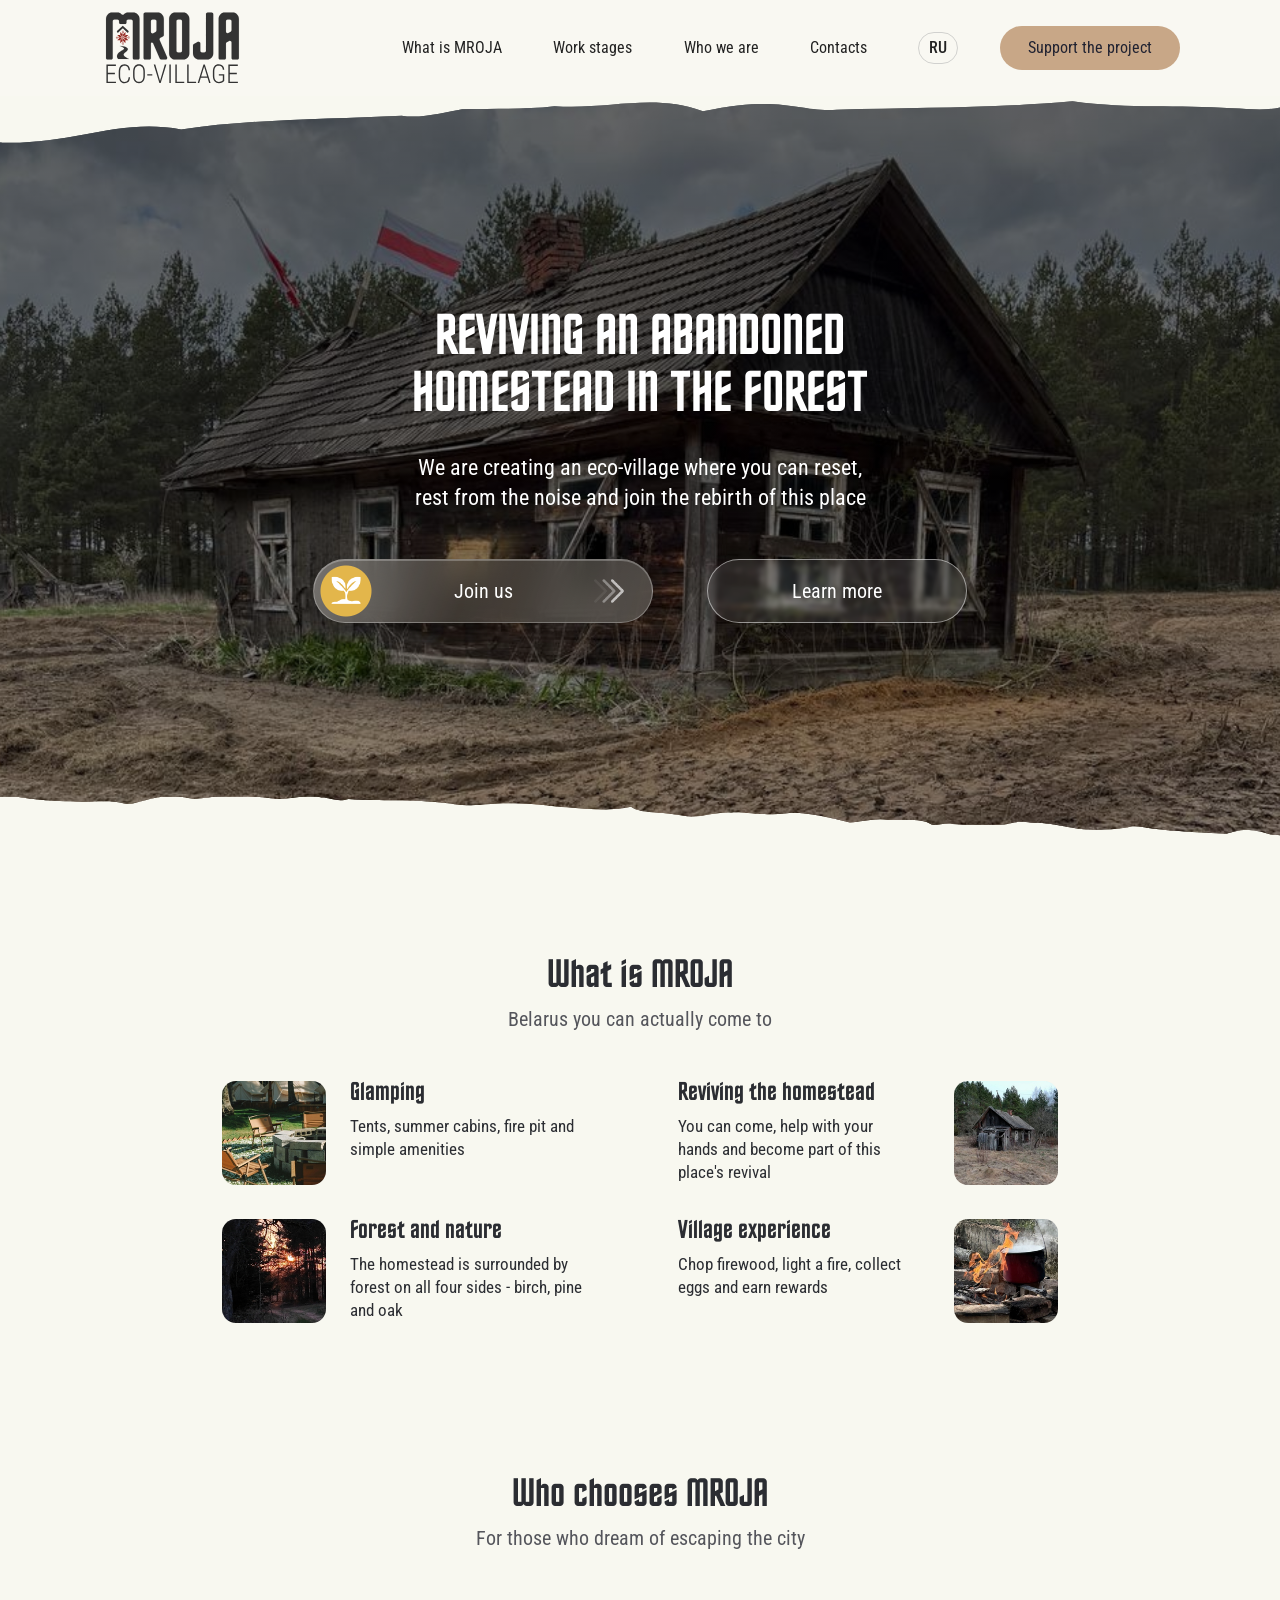
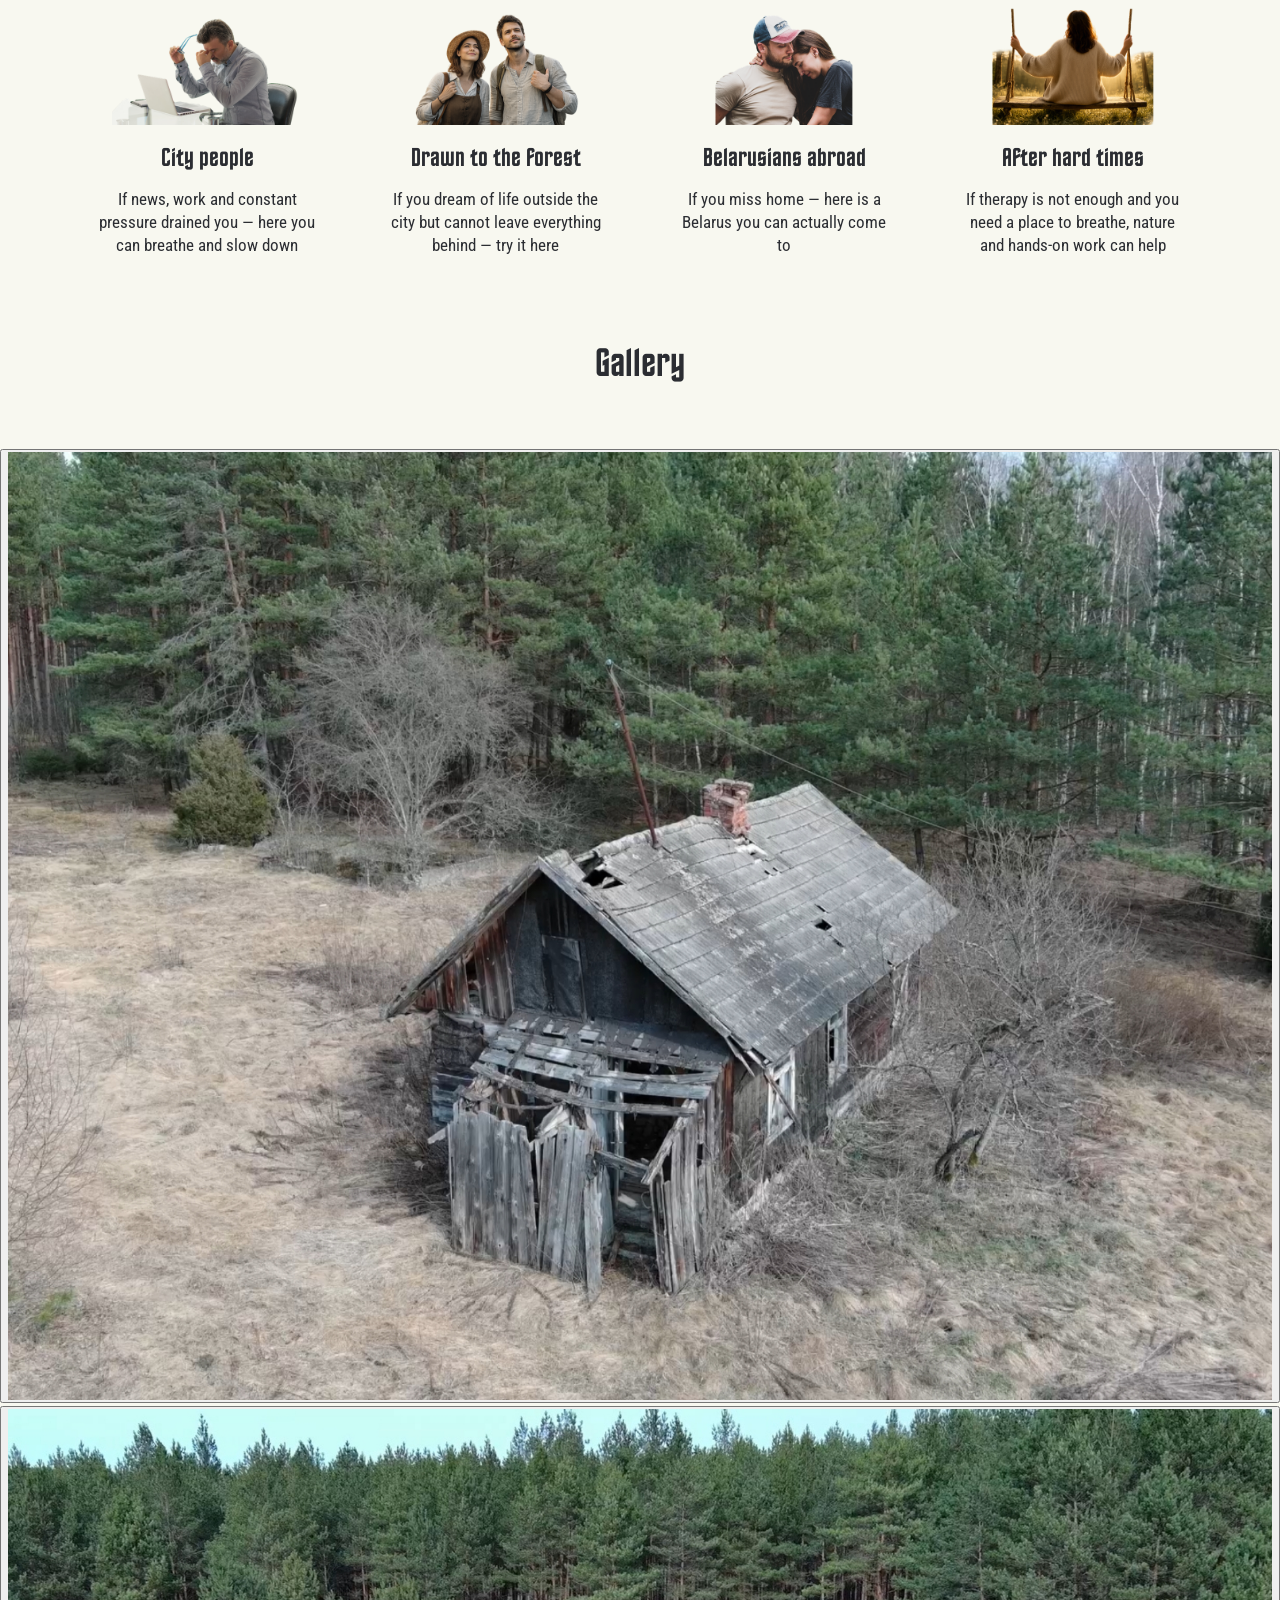
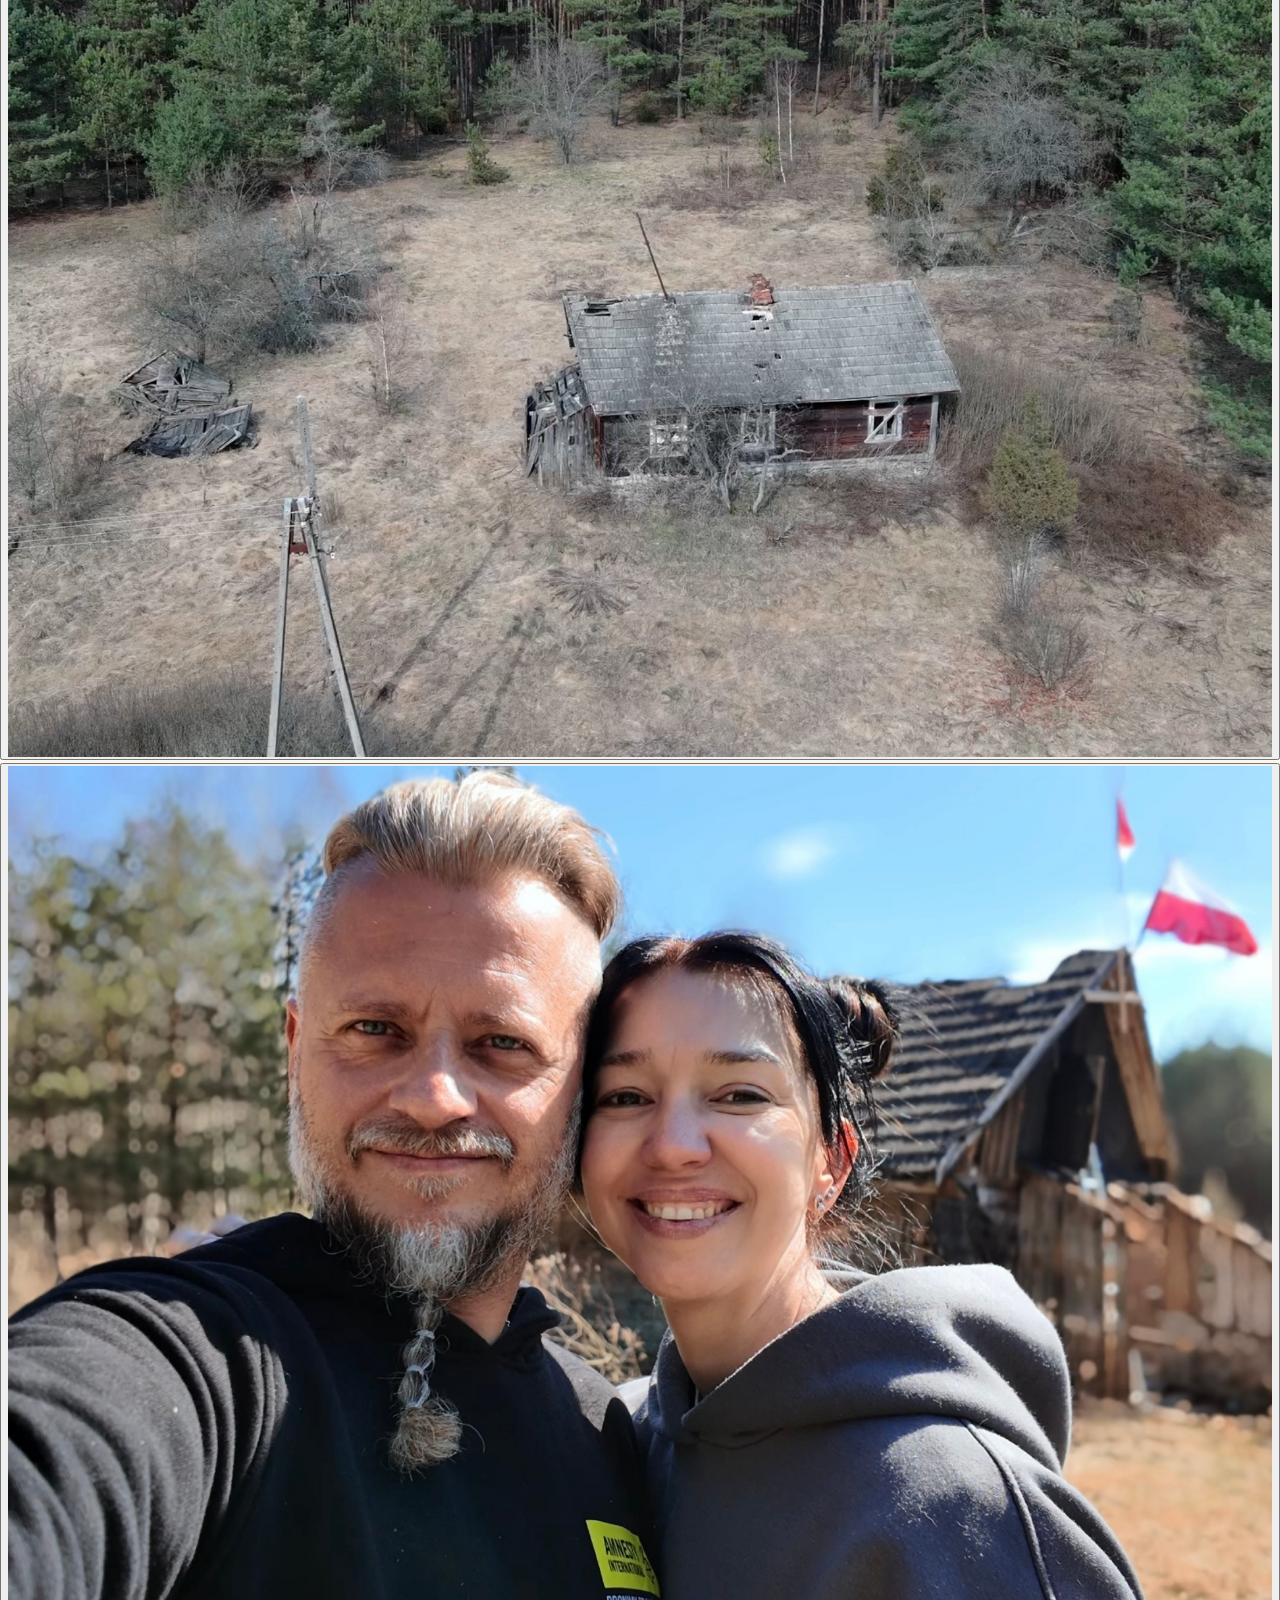
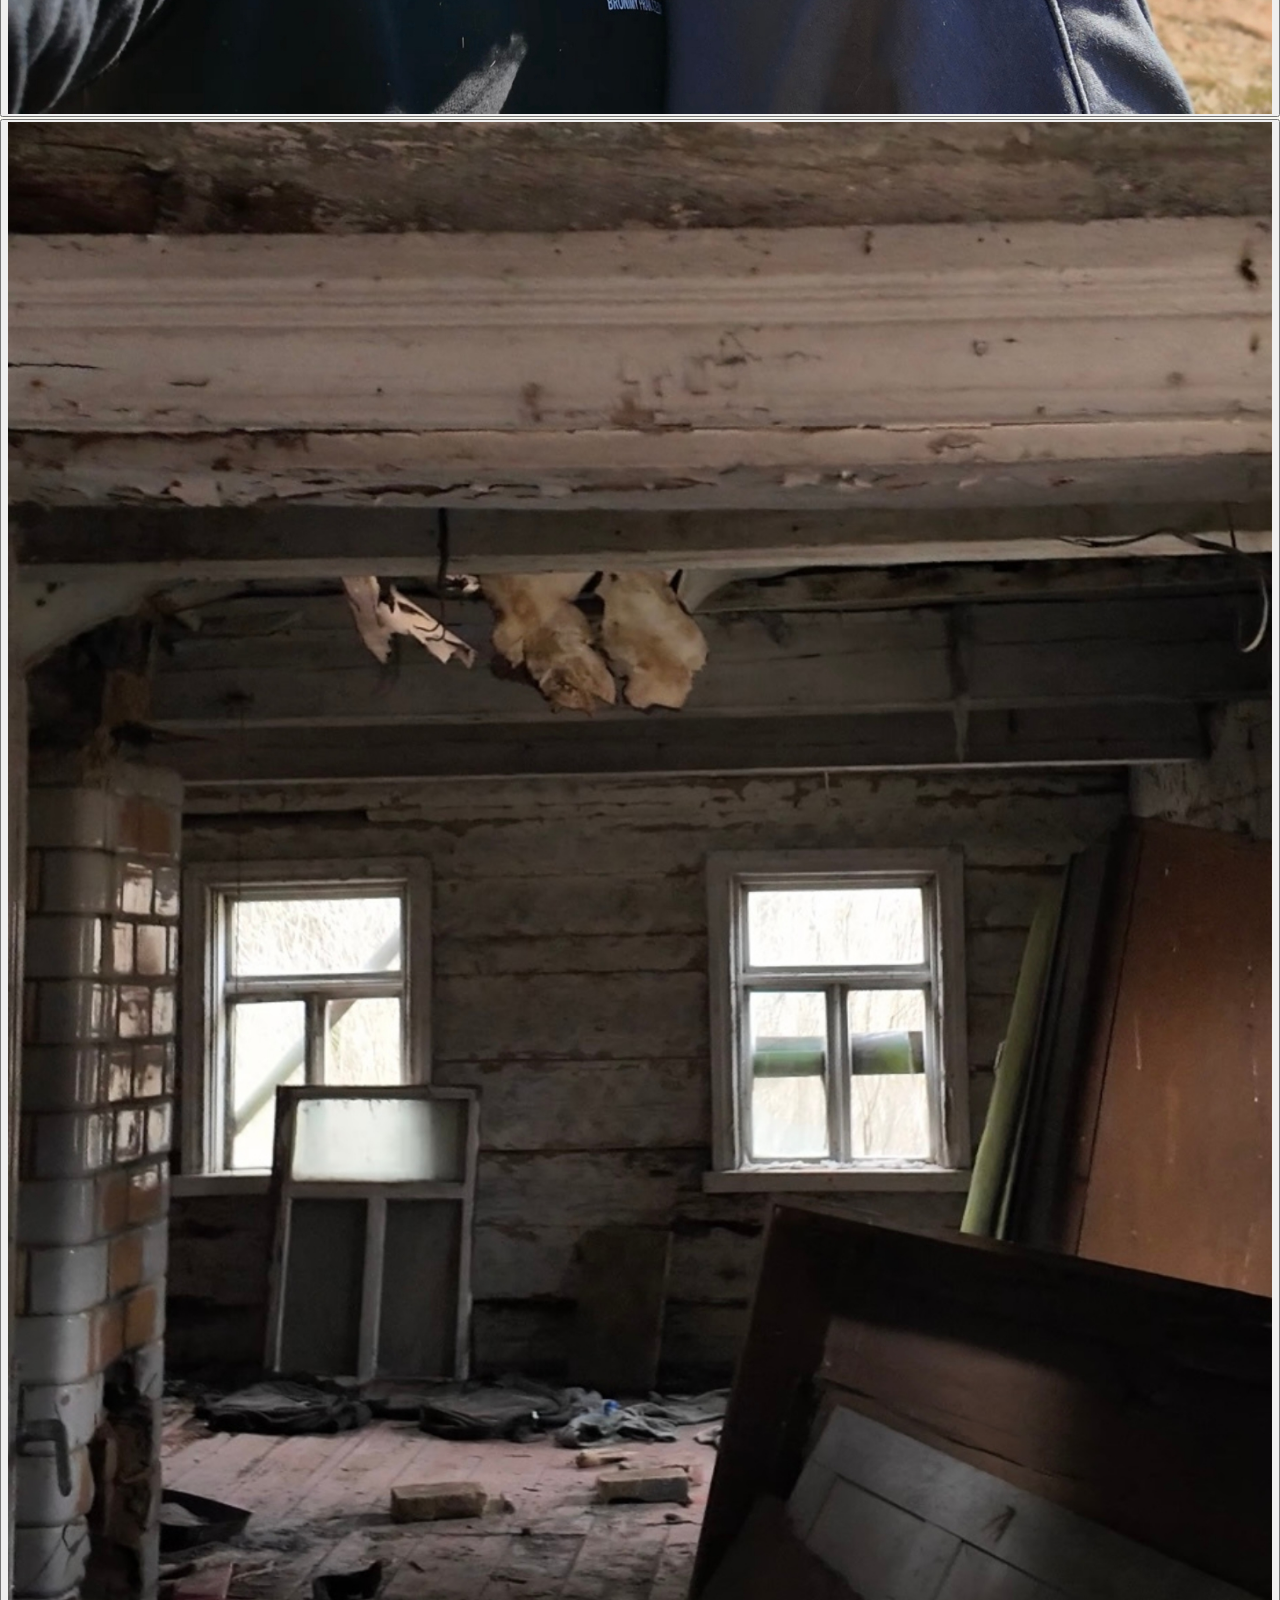
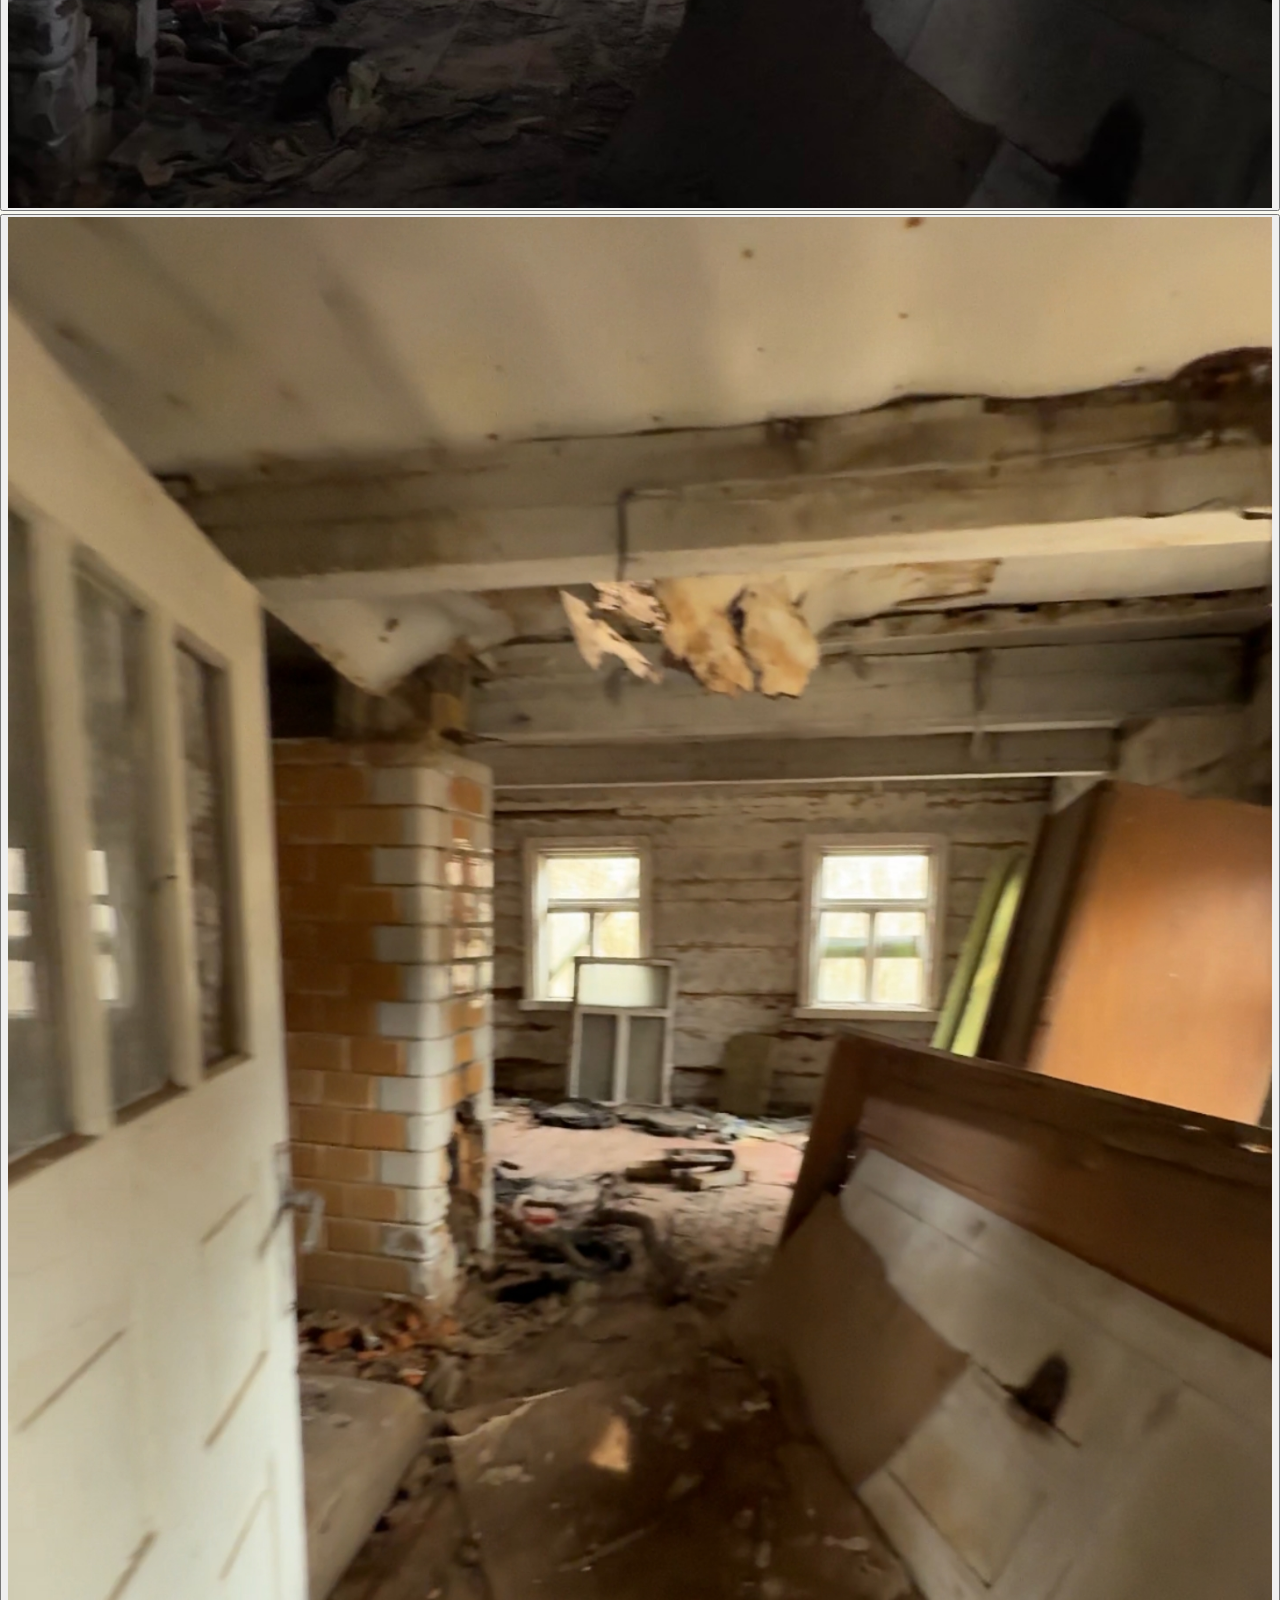
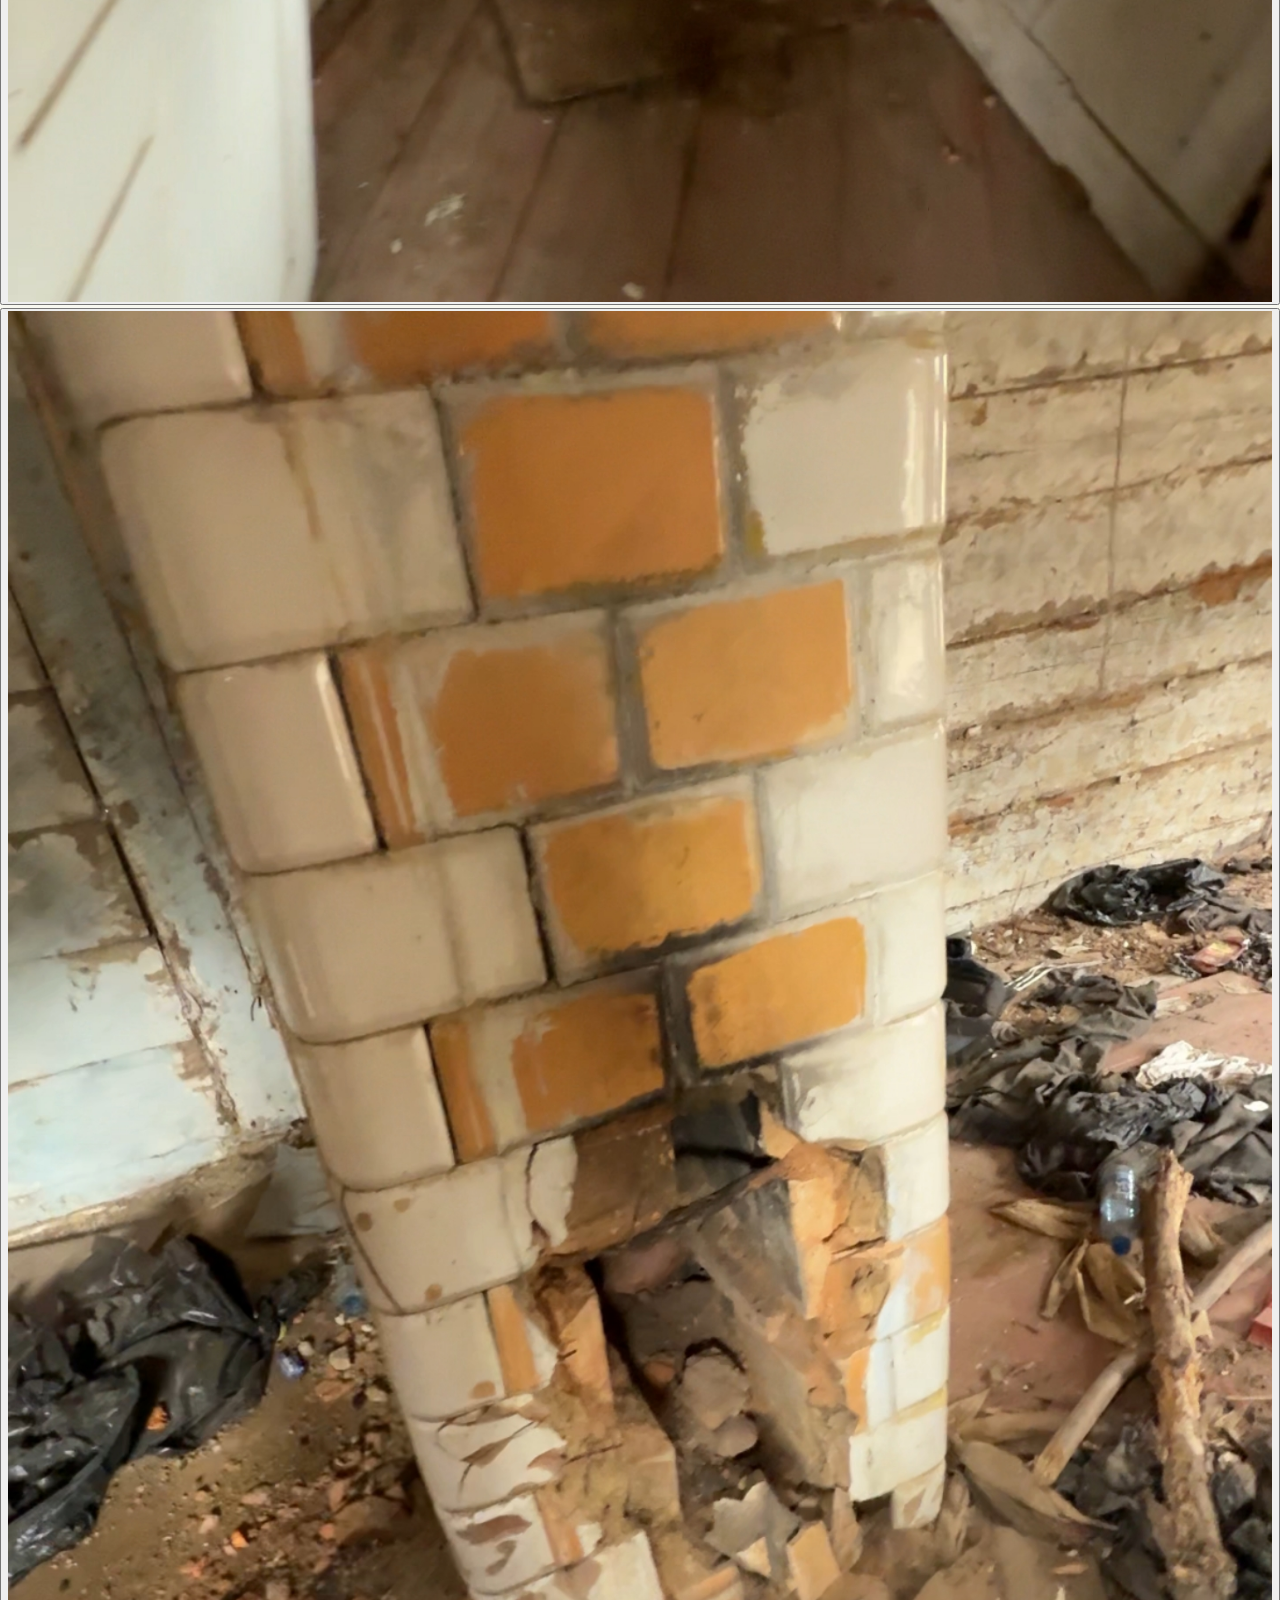
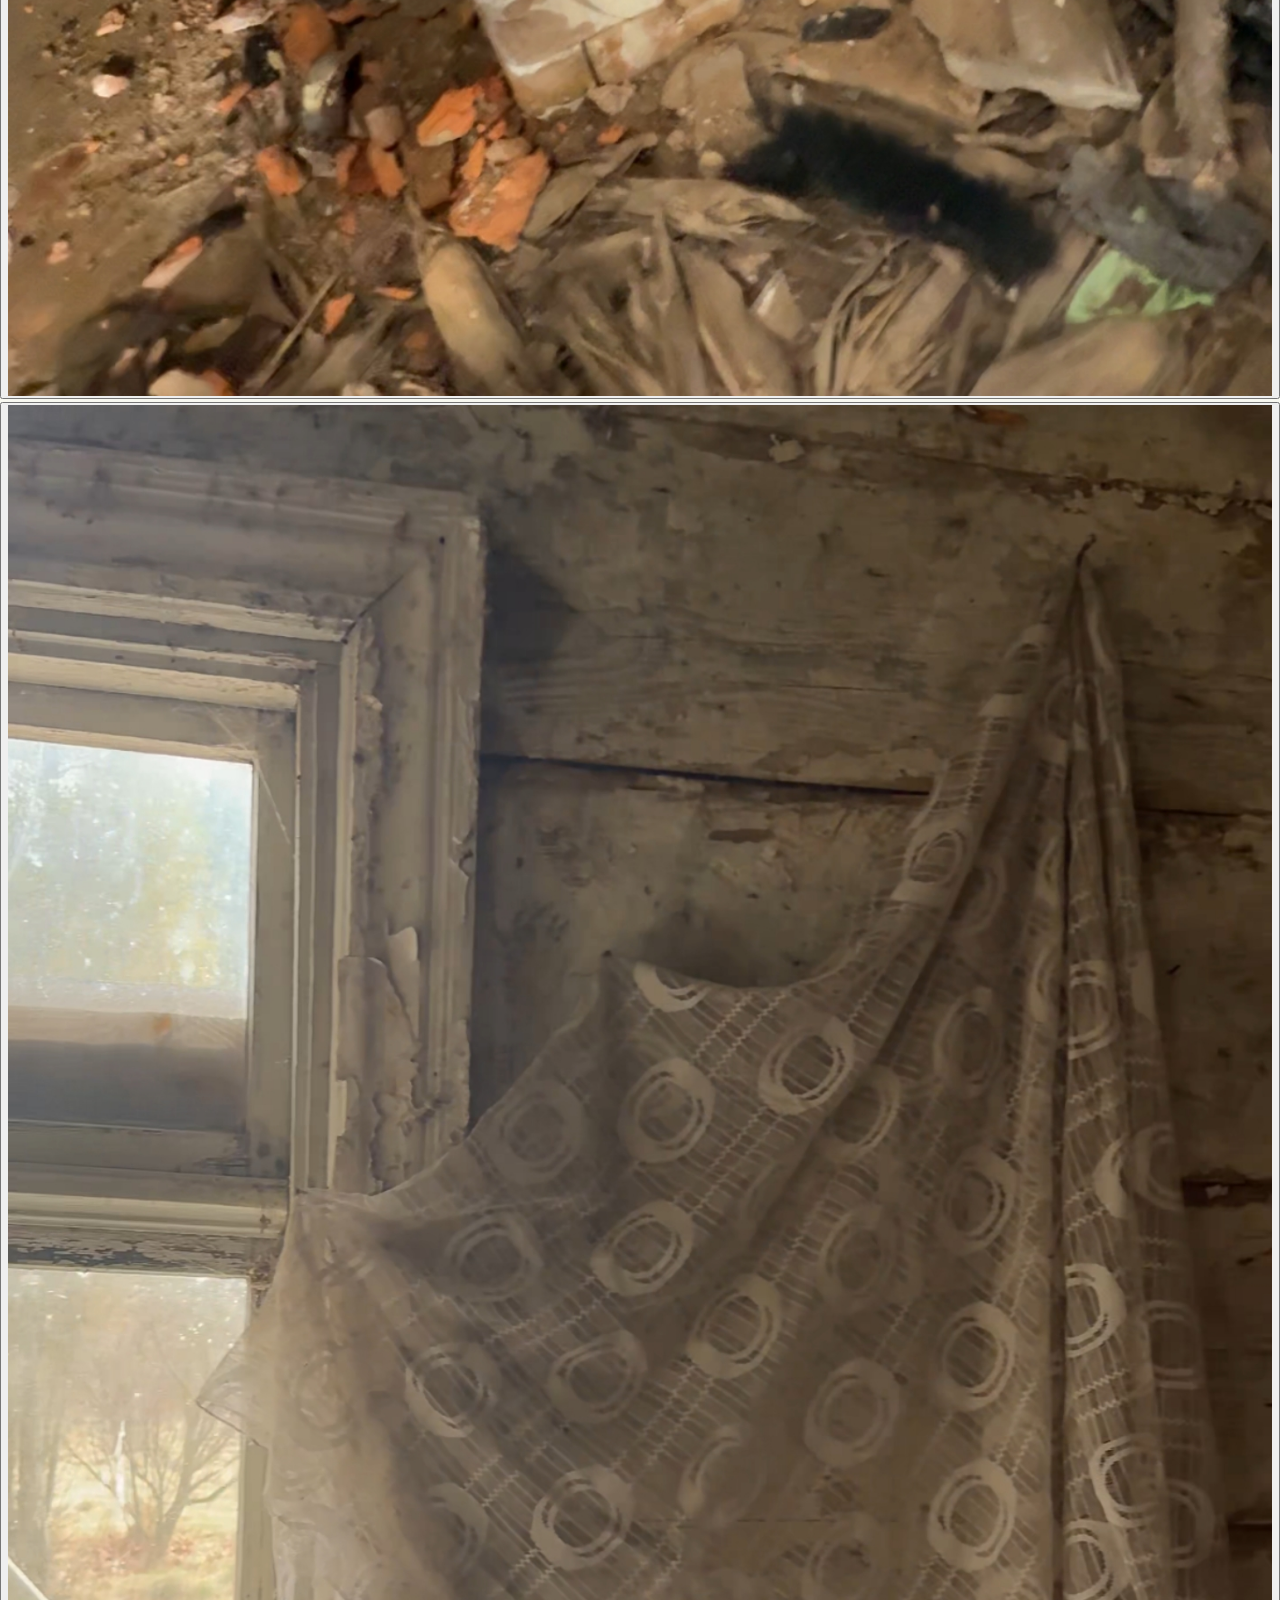
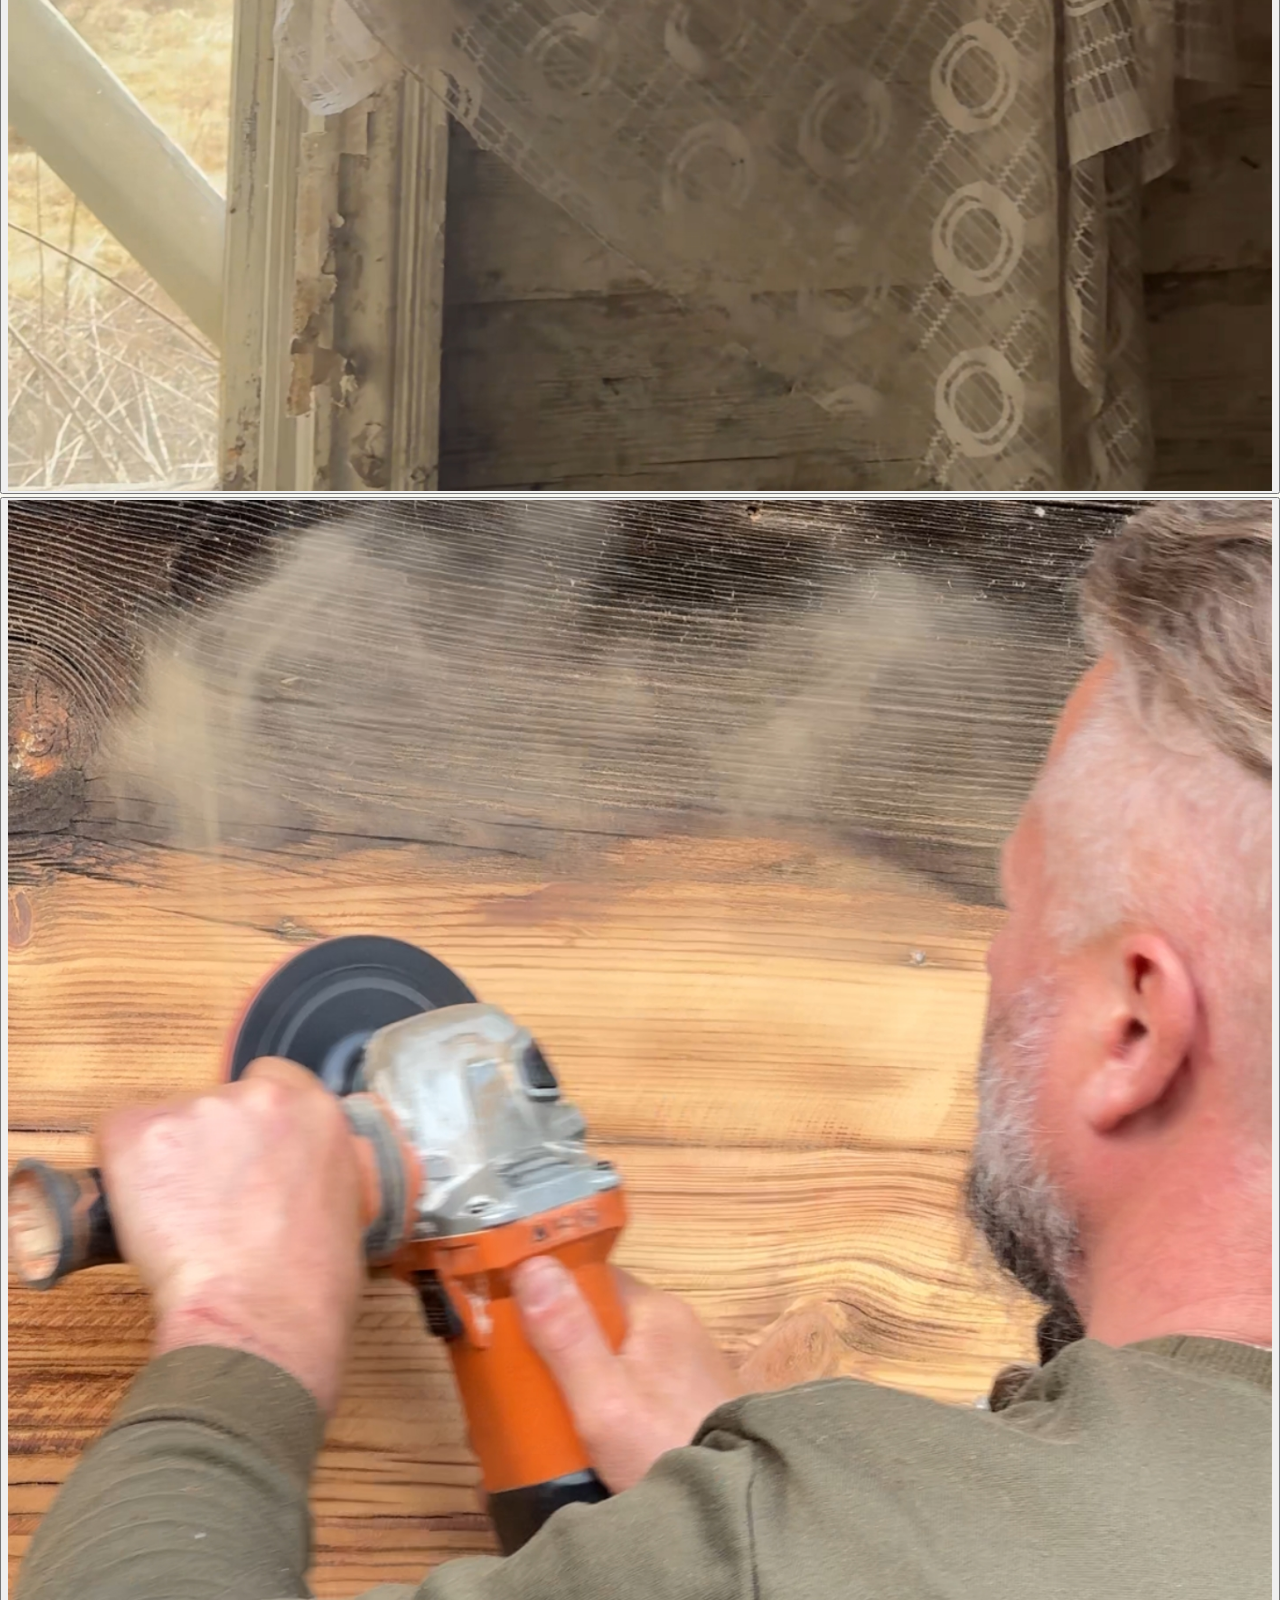
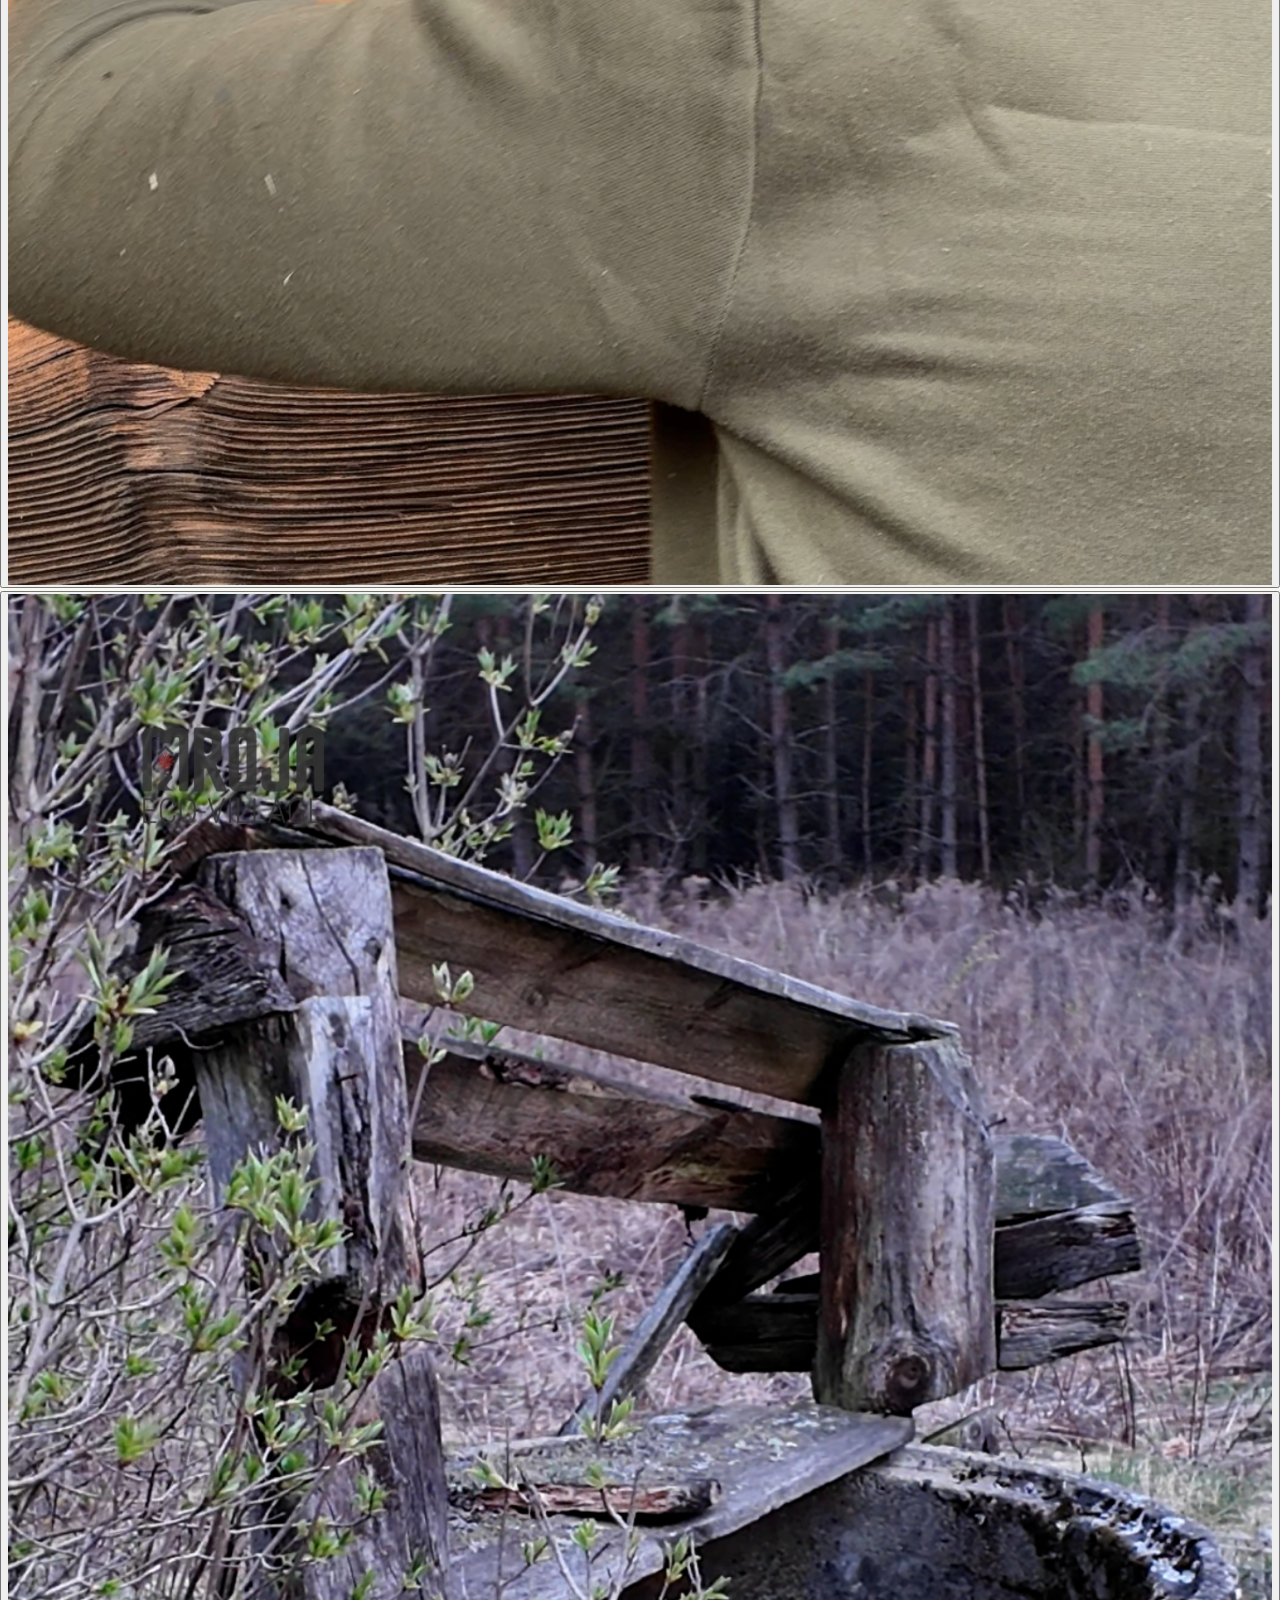
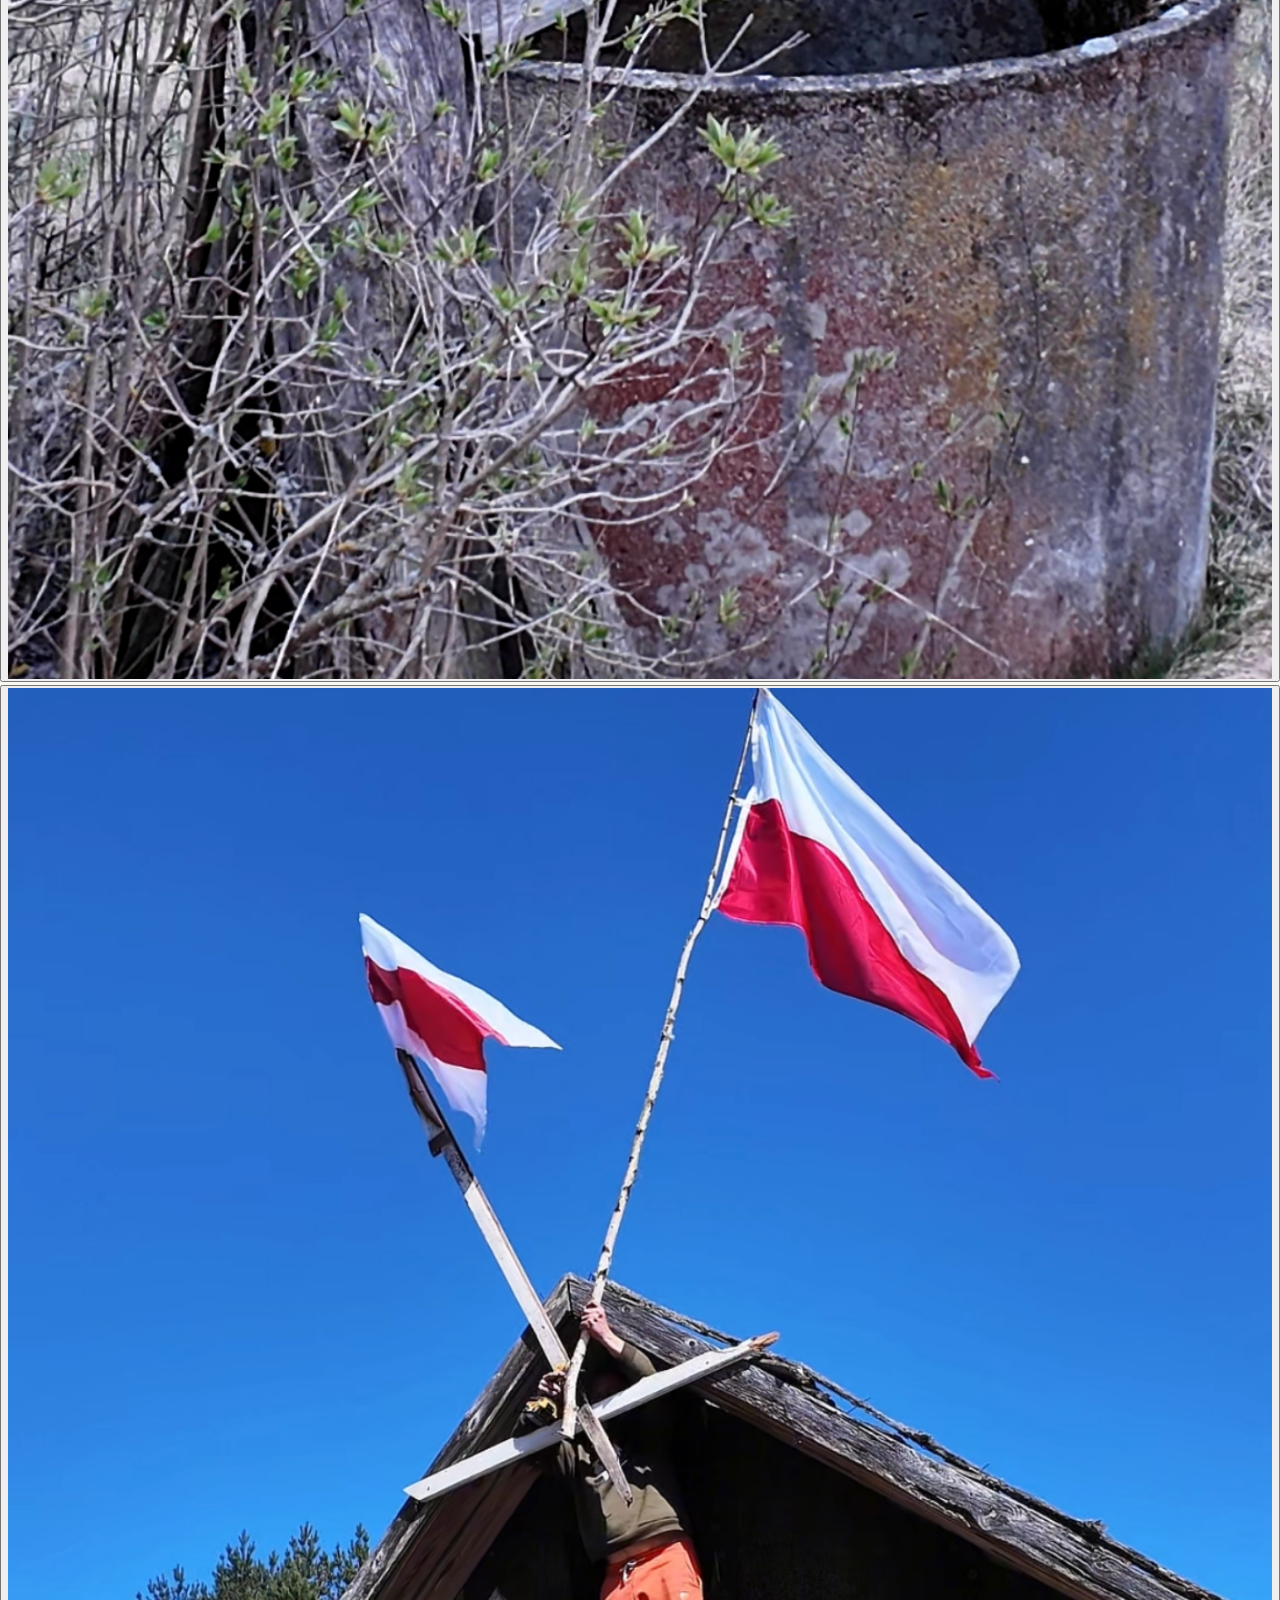
==== commit 0a7da746: "deploy redesign preview" ====
--- a/index.html
+++ b/index.html
@@ -20,9 +20,9 @@
     <meta property="og:image" content="assets/mroja-share-snippet.png">
     <link rel="icon" href="assets/M%20fivicon.svg" type="image/svg+xml">
     <link rel="shortcut icon" href="assets/M%20fivicon.svg" type="image/svg+xml">
-    <link rel="stylesheet" href="styles.css?v=20260521-lang-buttons-1">
+    <link rel="stylesheet" href="styles.css?v=20260521-gallery-1">
     <script src="i18n.js?v=20260521-lang-buttons-1" defer></script>
-    <script src="script.js?v=20260520-polish-1" defer></script>
+    <script src="script.js?v=20260521-gallery-1" defer></script>
   </head>
   <body>
     <header class="site-header" aria-label="Главная навигация">
@@ -71,7 +71,7 @@
           <button class="hero-play" type="button" aria-label="Запустить видео" data-hero-play></button>
           <div class="hero-overlay"></div>
         </div>
-        <img class="hero-edge hero-edge-bottom" src="assets/bottom-edge.svg" alt="" aria-hidden="true">
+        <img class="hero-edge hero-edge-bottom" src="assets/bottom-edge.svg?v=20260521-gallery-1" alt="" aria-hidden="true">
         <div class="hero-content-container">
           <div class="hero-content">
           <h1 id="hero-title">Восстанавливаем заброшенный хутор в лесу</h1>
@@ -174,6 +174,45 @@
           </div>
         </div>
       </section>
+      <section class="gallery-section" id="gallery" aria-labelledby="gallery-title">
+        <div class="gallery-section-inner">
+          <div class="section-heading gallery-section-heading">
+            <h2 id="gallery-title">Gallery</h2>
+          </div>
+          <div class="gallery-grid" data-gallery>
+            <button class="gallery-item" type="button" data-gallery-item data-gallery-src="assets/gallery/MROJA%201.jpg" aria-label="Open gallery photo 1"><img src="assets/gallery/MROJA%201.jpg" alt="MROJA gallery photo 1" loading="eager" decoding="async"></button>
+            <button class="gallery-item" type="button" data-gallery-item data-gallery-src="assets/gallery/MROJA%202.jpg" aria-label="Open gallery photo 2"><img src="assets/gallery/MROJA%202.jpg" alt="MROJA gallery photo 2" loading="eager" decoding="async"></button>
+            <button class="gallery-item" type="button" data-gallery-item data-gallery-src="assets/gallery/MROJA%203.jpg" aria-label="Open gallery photo 3"><img src="assets/gallery/MROJA%203.jpg" alt="MROJA gallery photo 3" loading="eager" decoding="async"></button>
+            <button class="gallery-item" type="button" data-gallery-item data-gallery-src="assets/gallery/MROJA%204.jpg" aria-label="Open gallery photo 4"><img src="assets/gallery/MROJA%204.jpg" alt="MROJA gallery photo 4" loading="lazy" decoding="async"></button>
+            <button class="gallery-item" type="button" data-gallery-item data-gallery-src="assets/gallery/MROJA%205.jpg" aria-label="Open gallery photo 5"><img src="assets/gallery/MROJA%205.jpg" alt="MROJA gallery photo 5" loading="lazy" decoding="async"></button>
+            <button class="gallery-item" type="button" data-gallery-item data-gallery-src="assets/gallery/MROJA%206.jpg" aria-label="Open gallery photo 6"><img src="assets/gallery/MROJA%206.jpg" alt="MROJA gallery photo 6" loading="lazy" decoding="async"></button>
+            <button class="gallery-item" type="button" data-gallery-item data-gallery-src="assets/gallery/MROJA%207.jpg" aria-label="Open gallery photo 7"><img src="assets/gallery/MROJA%207.jpg" alt="MROJA gallery photo 7" loading="lazy" decoding="async"></button>
+            <button class="gallery-item" type="button" data-gallery-item data-gallery-src="assets/gallery/MROJA%208.jpg" aria-label="Open gallery photo 8"><img src="assets/gallery/MROJA%208.jpg" alt="MROJA gallery photo 8" loading="lazy" decoding="async"></button>
+            <button class="gallery-item" type="button" data-gallery-item data-gallery-src="assets/gallery/MROJA%209.jpg" aria-label="Open gallery photo 9"><img src="assets/gallery/MROJA%209.jpg" alt="MROJA gallery photo 9" loading="lazy" decoding="async"></button>
+            <button class="gallery-item" type="button" data-gallery-item data-gallery-src="assets/gallery/MROJA%2010.jpg" aria-label="Open gallery photo 10"><img src="assets/gallery/MROJA%2010.jpg" alt="MROJA gallery photo 10" loading="lazy" decoding="async"></button>
+            <button class="gallery-item" type="button" data-gallery-item data-gallery-src="assets/gallery/MROJA%2011.jpg" aria-label="Open gallery photo 11"><img src="assets/gallery/MROJA%2011.jpg" alt="MROJA gallery photo 11" loading="lazy" decoding="async"></button>
+            <button class="gallery-item" type="button" data-gallery-item data-gallery-src="assets/gallery/MROJA%2012.jpg" aria-label="Open gallery photo 12"><img src="assets/gallery/MROJA%2012.jpg" alt="MROJA gallery photo 12" loading="lazy" decoding="async"></button>
+            <button class="gallery-item" type="button" data-gallery-item data-gallery-src="assets/gallery/MROJA%2013.jpg" aria-label="Open gallery photo 13"><img src="assets/gallery/MROJA%2013.jpg" alt="MROJA gallery photo 13" loading="lazy" decoding="async"></button>
+            <button class="gallery-item" type="button" data-gallery-item data-gallery-src="assets/gallery/MROJA%2014.jpg" aria-label="Open gallery photo 14"><img src="assets/gallery/MROJA%2014.jpg" alt="MROJA gallery photo 14" loading="lazy" decoding="async"></button>
+            <button class="gallery-item" type="button" data-gallery-item data-gallery-src="assets/gallery/MROJA%2015.jpg" aria-label="Open gallery photo 15"><img src="assets/gallery/MROJA%2015.jpg" alt="MROJA gallery photo 15" loading="lazy" decoding="async"></button>
+            <button class="gallery-item" type="button" data-gallery-item data-gallery-src="assets/gallery/MROJA%2016.jpg" aria-label="Open gallery photo 16"><img src="assets/gallery/MROJA%2016.jpg" alt="MROJA gallery photo 16" loading="lazy" decoding="async"></button>
+            <button class="gallery-item" type="button" data-gallery-item data-gallery-src="assets/gallery/MROJA%2017.jpg" aria-label="Open gallery photo 17"><img src="assets/gallery/MROJA%2017.jpg" alt="MROJA gallery photo 17" loading="lazy" decoding="async"></button>
+            <button class="gallery-item" type="button" data-gallery-item data-gallery-src="assets/gallery/MROJA%2018.jpg" aria-label="Open gallery photo 18"><img src="assets/gallery/MROJA%2018.jpg" alt="MROJA gallery photo 18" loading="lazy" decoding="async"></button>
+            <button class="gallery-item" type="button" data-gallery-item data-gallery-src="assets/gallery/MROJA%2019.jpg" aria-label="Open gallery photo 19"><img src="assets/gallery/MROJA%2019.jpg" alt="MROJA gallery photo 19" loading="lazy" decoding="async"></button>
+            <button class="gallery-item" type="button" data-gallery-item data-gallery-src="assets/gallery/MROJA%2020.jpg" aria-label="Open gallery photo 20"><img src="assets/gallery/MROJA%2020.jpg" alt="MROJA gallery photo 20" loading="lazy" decoding="async"></button>
+            <button class="gallery-item" type="button" data-gallery-item data-gallery-src="assets/gallery/MROJA%2021.jpg" aria-label="Open gallery photo 21"><img src="assets/gallery/MROJA%2021.jpg" alt="MROJA gallery photo 21" loading="lazy" decoding="async"></button>
+            <button class="gallery-item" type="button" data-gallery-item data-gallery-src="assets/gallery/MROJA%2022.jpg" aria-label="Open gallery photo 22"><img src="assets/gallery/MROJA%2022.jpg" alt="MROJA gallery photo 22" loading="lazy" decoding="async"></button>
+            <button class="gallery-item" type="button" data-gallery-item data-gallery-src="assets/gallery/MROJA%2023.jpg" aria-label="Open gallery photo 23"><img src="assets/gallery/MROJA%2023.jpg" alt="MROJA gallery photo 23" loading="lazy" decoding="async"></button>
+          </div>
+        </div>
+      </section>
+      <div class="gallery-lightbox" data-gallery-lightbox hidden>
+        <button class="gallery-lightbox-close" type="button" data-gallery-close aria-label="Close gallery">×</button>
+        <button class="gallery-lightbox-arrow gallery-lightbox-prev" type="button" data-gallery-prev aria-label="Previous photo">‹</button>
+        <img class="gallery-lightbox-image" data-gallery-image alt="">
+        <button class="gallery-lightbox-arrow gallery-lightbox-next" type="button" data-gallery-next aria-label="Next photo">›</button>
+      </div>
+
             <section class="mission-section" id="mission" aria-labelledby="mission-title">
         <img class="mission-section-ornament" src="assets/ornament-rich.svg" alt="" aria-hidden="true">
         <div class="mission-section-inner">
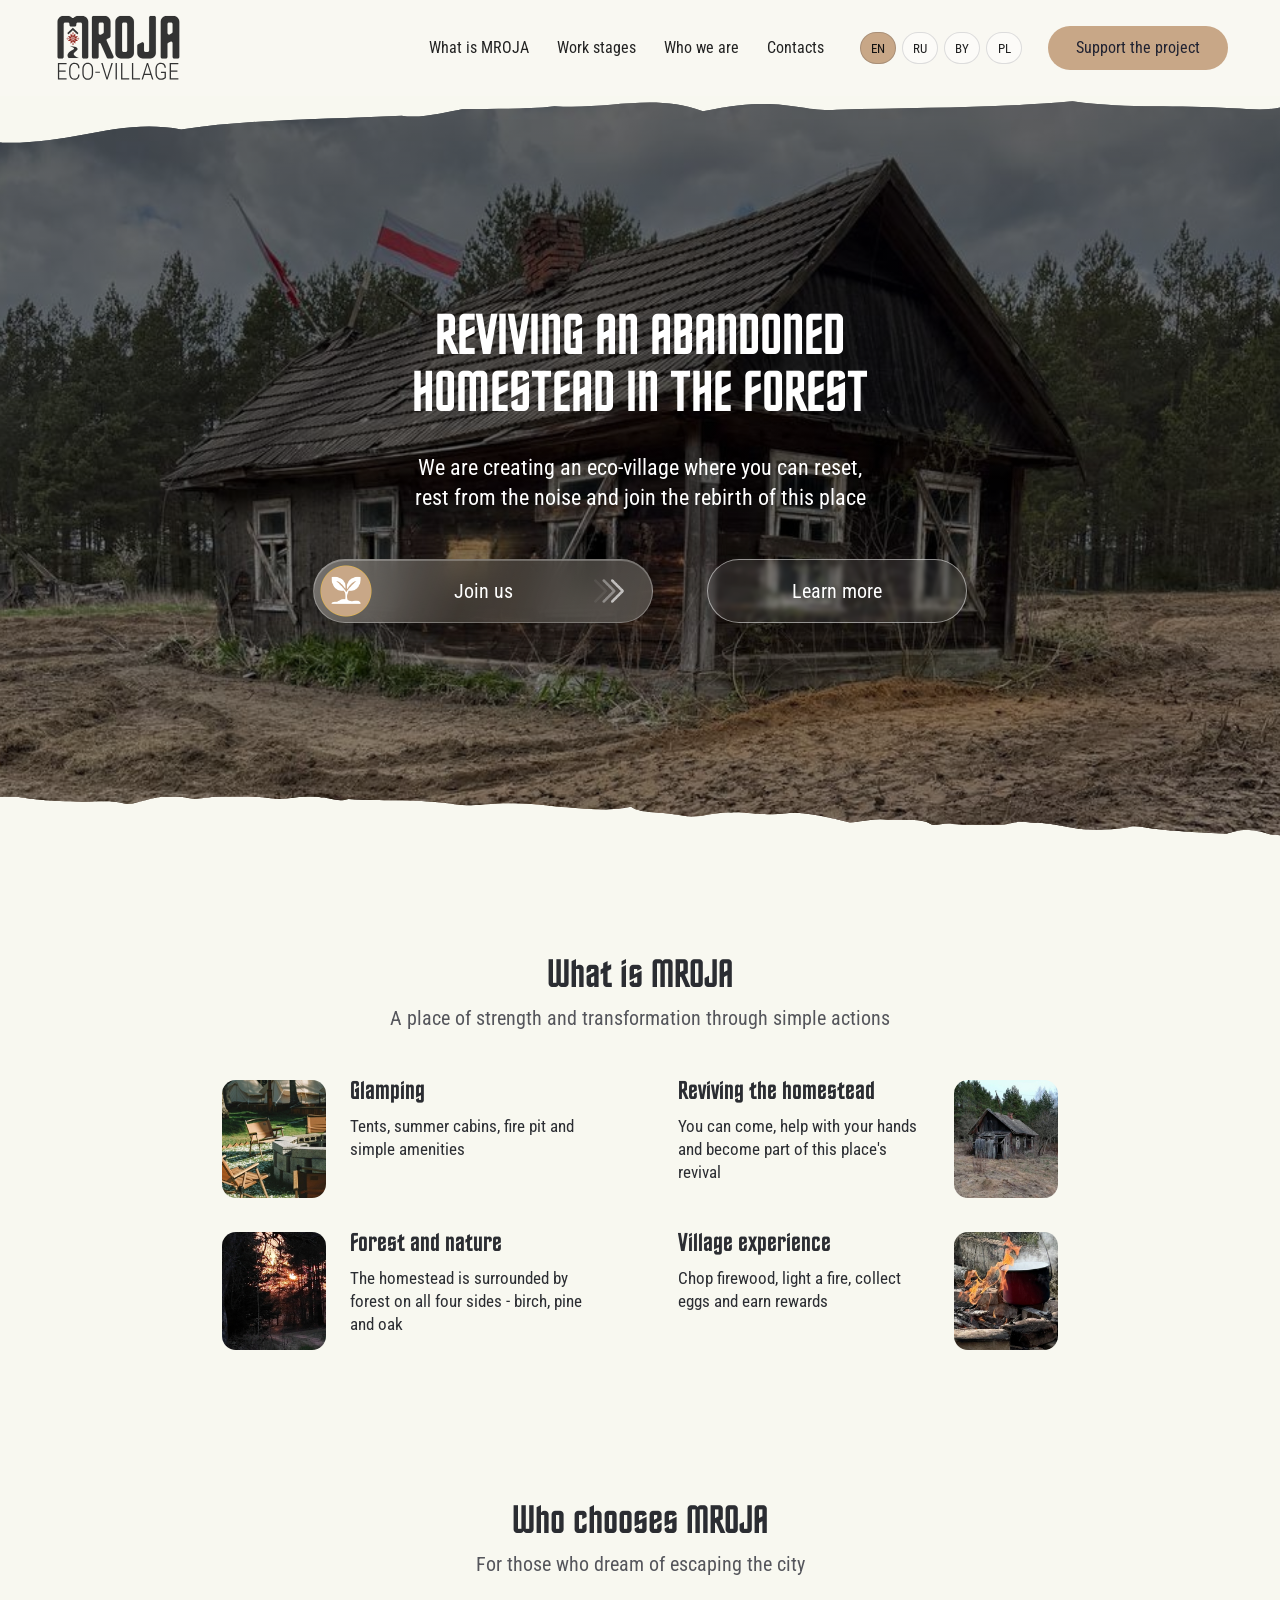
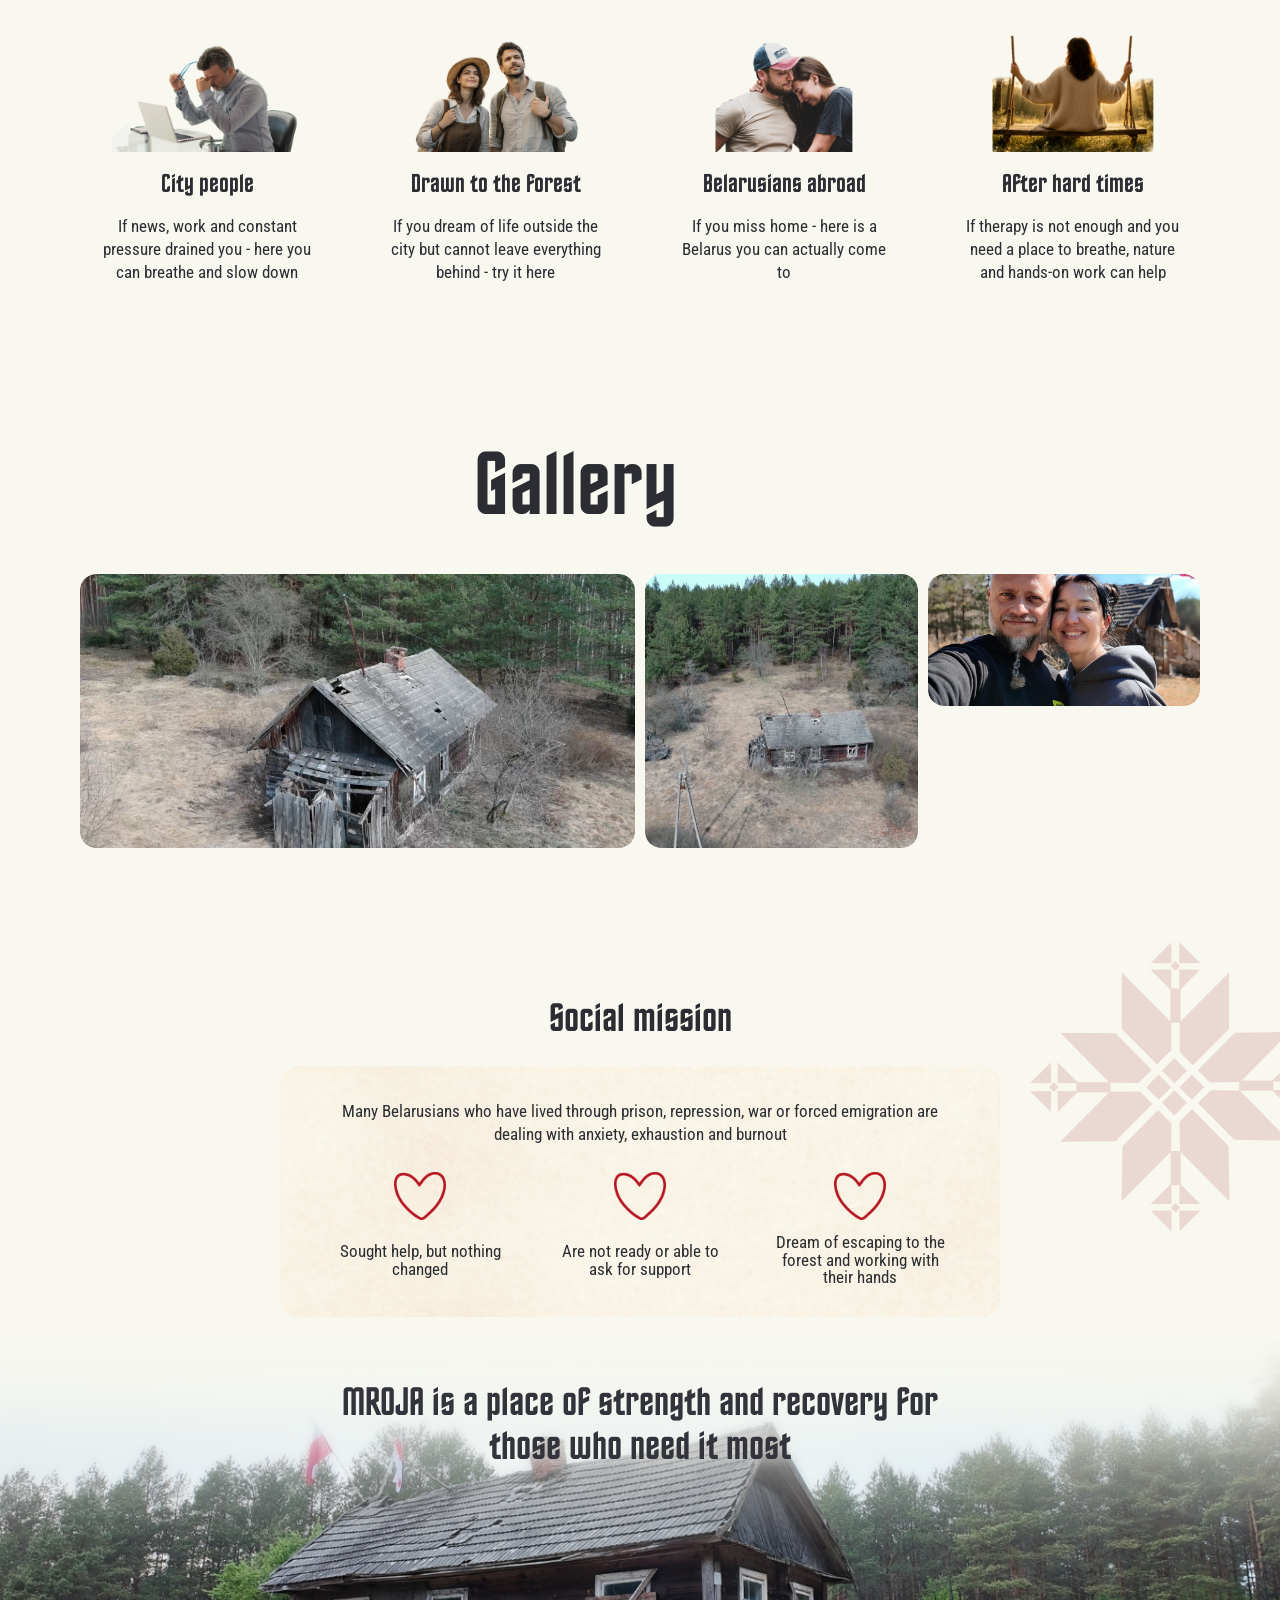
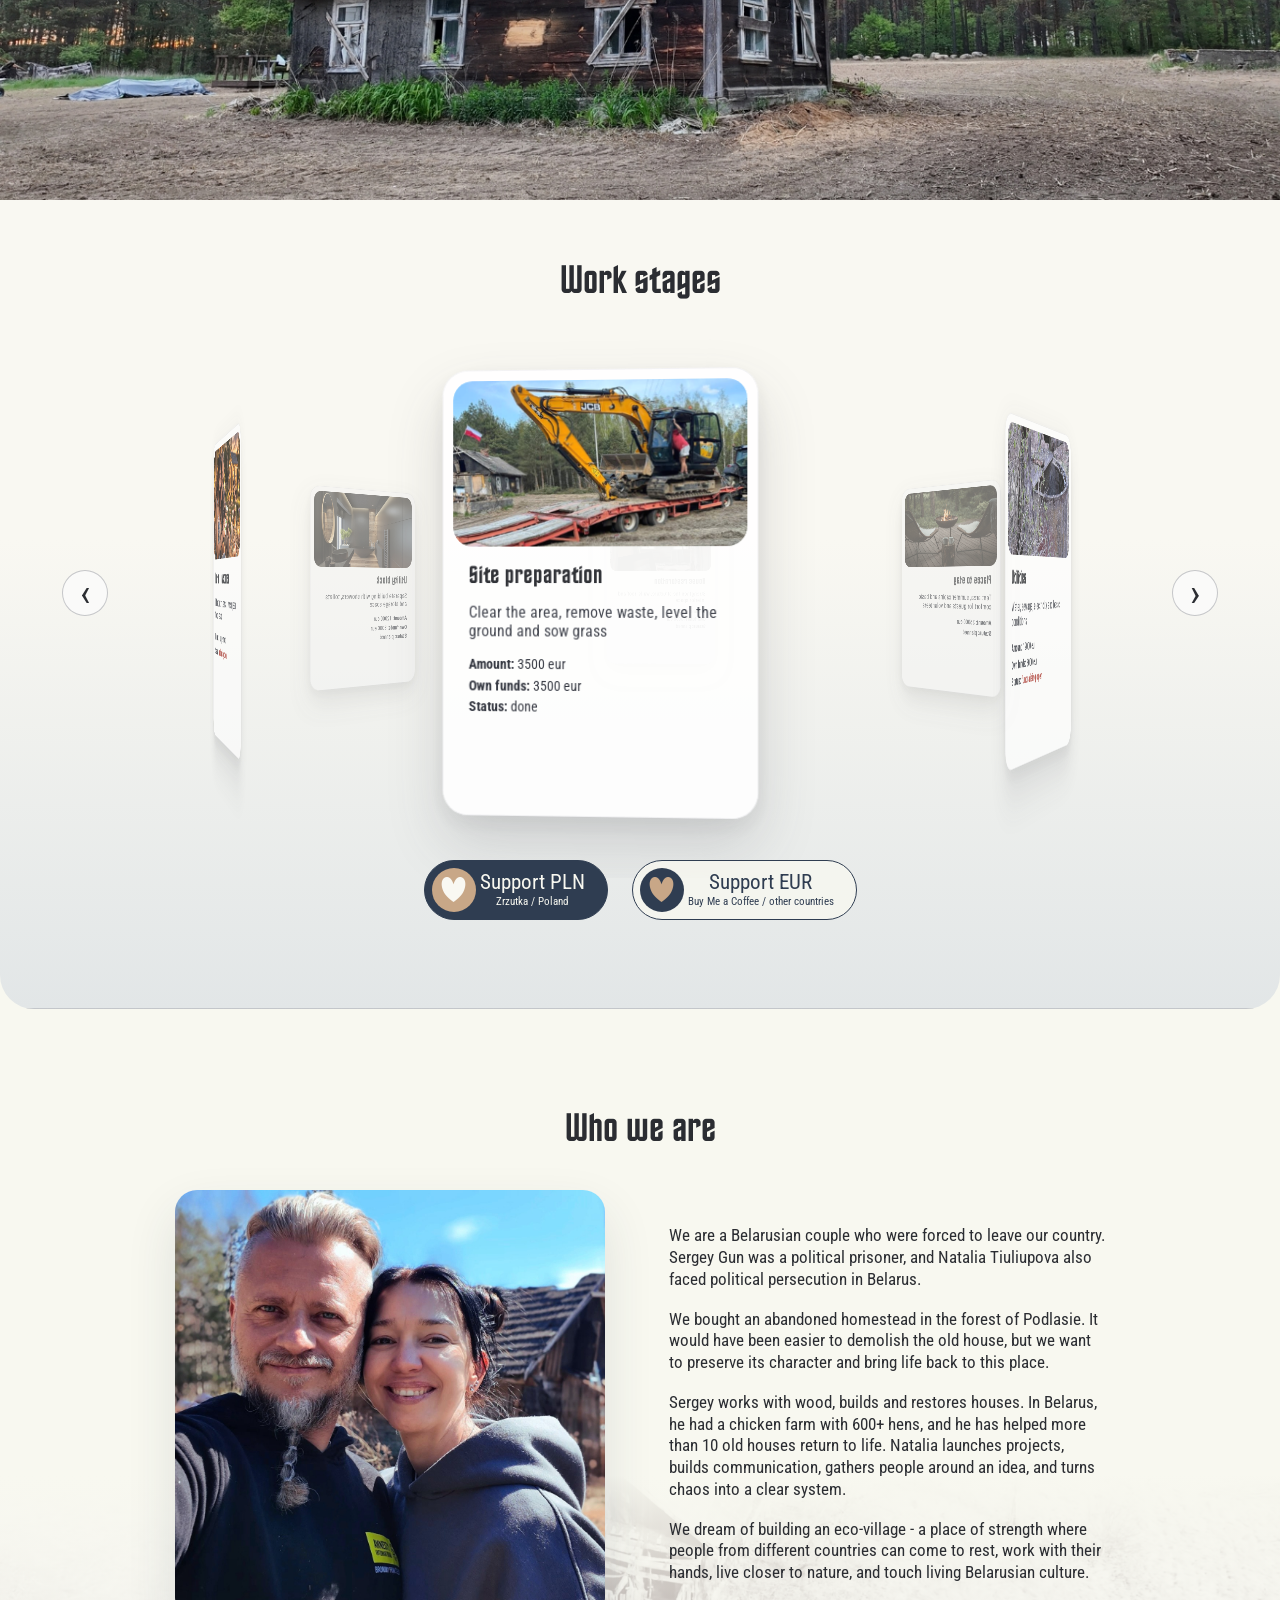
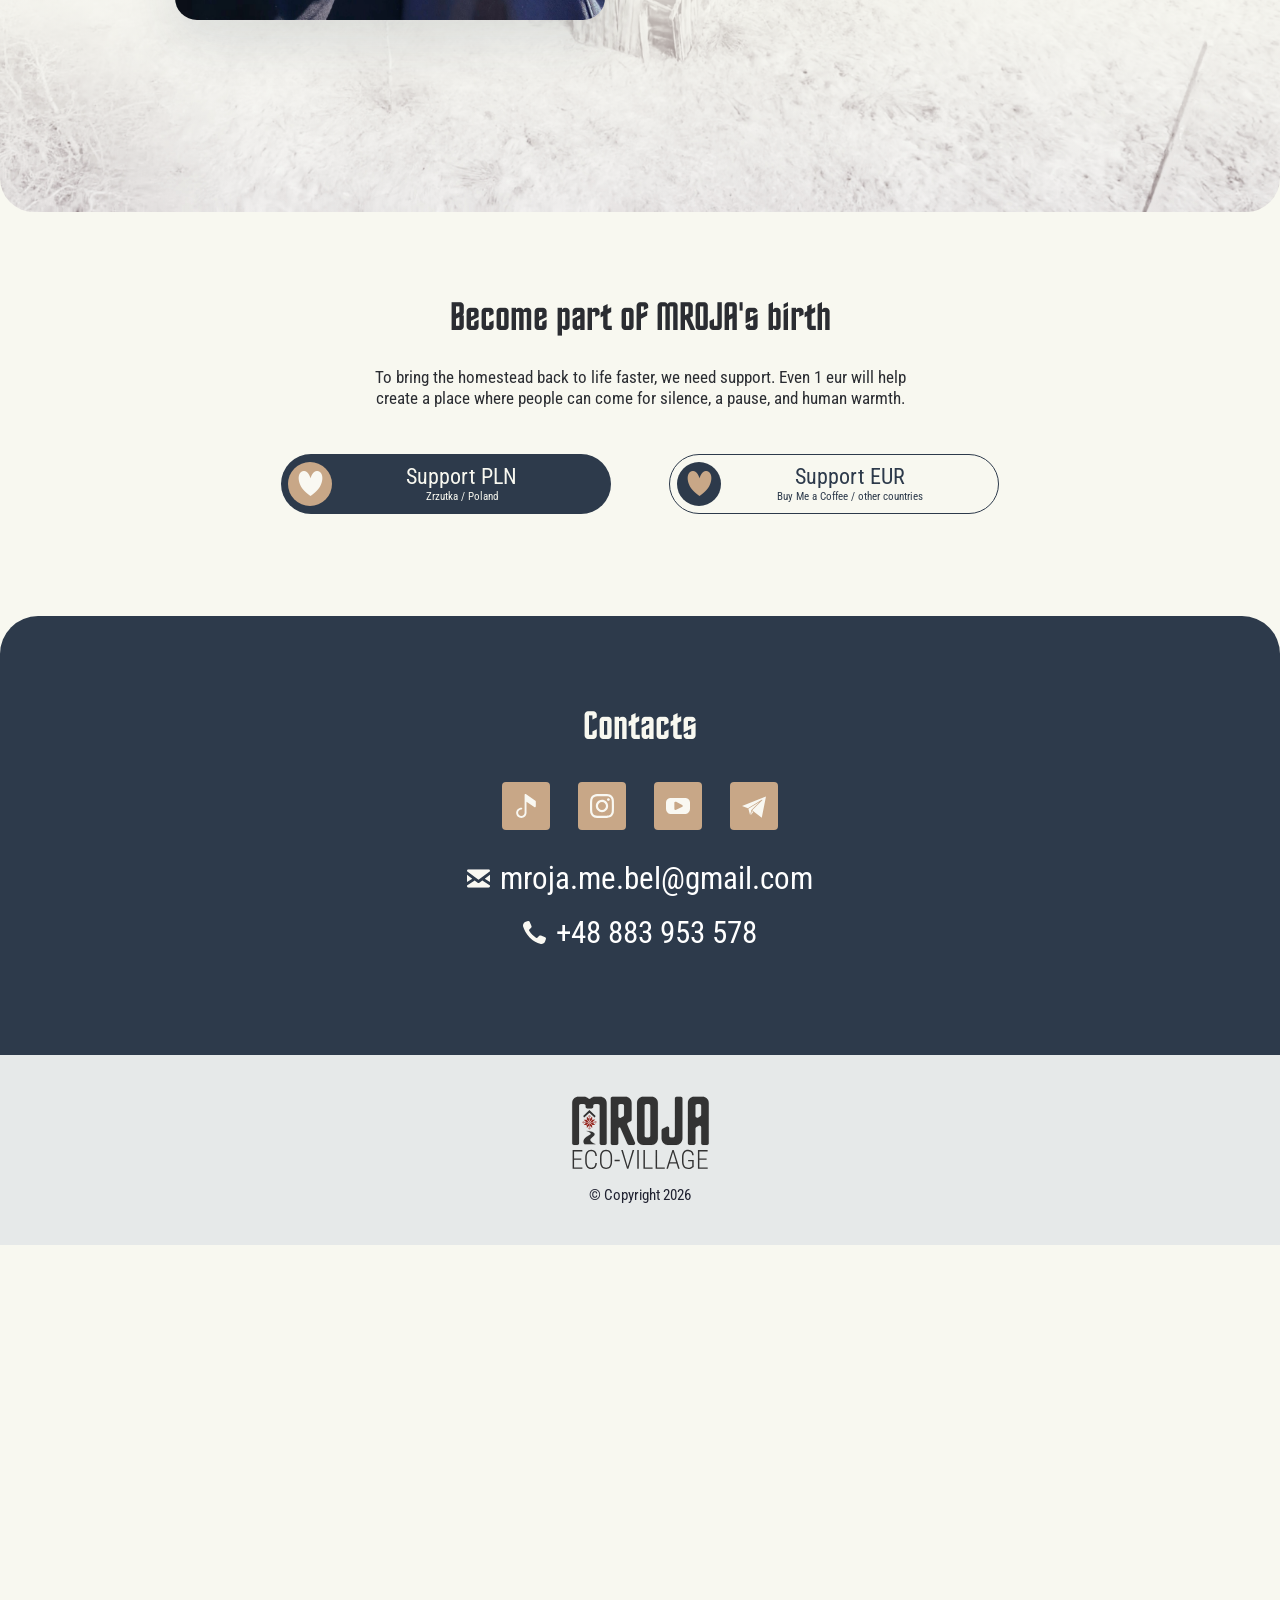
==== commit 4e66fe6c: "deploy redesign preview" ====
--- a/index.html
+++ b/index.html
@@ -20,11 +20,37 @@
     <meta property="og:image" content="assets/mroja-share-snippet.png">
     <link rel="icon" href="assets/M%20fivicon.svg" type="image/svg+xml">
     <link rel="shortcut icon" href="assets/M%20fivicon.svg" type="image/svg+xml">
-    <link rel="stylesheet" href="styles.css?v=20260521-gallery-1">
-    <script src="i18n.js?v=20260521-lang-buttons-1" defer></script>
-    <script src="script.js?v=20260521-gallery-1" defer></script>
+    <script>
+      (() => {
+        try {
+          const path = window.location.pathname.replace(/\/+$/, "/");
+          if (path !== "/" || localStorage.getItem("preferredLanguage")) return;
+          const languages = navigator.languages && navigator.languages.length ? navigator.languages : [navigator.language || ""];
+          const language = String(languages[0] || "").toLowerCase();
+          let target = "";
+          if (language.startsWith("ru")) target = "/ru/";
+          else if (language.startsWith("be") || language.startsWith("by")) target = "/by/";
+          else if (language.startsWith("pl")) target = "/pl/";
+          if (target) window.location.replace(target);
+        } catch (error) {}
+      })();
+    </script>
+    <link rel="stylesheet" href="styles.css?v=20260522-nav-gallery-i18n">
+    <script src="i18n.js?v=20260522-nav-gallery-i18n" defer></script>
+    <script src="script.js?v=20260522-nav-gallery-i18n" defer></script>
   </head>
   <body>
+    <nav class="mobile-glass-header" aria-label="Mobile language navigation">
+      <a class="mobile-glass-logo" href="#top" aria-label="MROJA home">
+        <img src="assets/logo-mroja.svg" alt="MROJA Eco-Village">
+      </a>
+      <div class="mobile-language-switcher" aria-label="Choose language">
+        <a class="mobile-lang-pill is-active" href="/" data-language-option="en">EN</a>
+        <a class="mobile-lang-pill" href="/ru/" data-language-option="ru">RU</a>
+        <a class="mobile-lang-pill" href="/by/" data-language-option="by">BY</a>
+        <a class="mobile-lang-pill" href="/pl/" data-language-option="pl">PL</a>
+      </div>
+    </nav>
     <header class="site-header" aria-label="Главная навигация">
       <div class="header-inner">
         <a class="logo" href="#top" aria-label="MROJA, перейти к началу страницы">
@@ -40,7 +66,12 @@
           <a href="#stages">Этапы работ</a>
           <a href="#team">Кто мы</a>
           <a href="#contacts">Контакты</a>
-          <a class="language-switch" href="ru/" data-lang-switch>RU</a>
+          <span class="desktop-language-switcher" aria-label="Choose language">
+            <a class="language-switch is-active" href="/" data-language-option="en">EN</a>
+            <a class="language-switch" href="/ru/" data-language-option="ru">RU</a>
+            <a class="language-switch" href="/by/" data-language-option="by">BY</a>
+            <a class="language-switch" href="/pl/" data-language-option="pl">PL</a>
+          </span>
         </nav>
         <a class="header-button" href="#join">Поддержать проект</a>
         <button class="menu-toggle" type="button" aria-label="Открыть меню" aria-expanded="false" aria-controls="mobile-menu" data-menu-toggle>
@@ -56,7 +87,10 @@
           <a href="#team">Кто мы</a>
           <a href="#join">Поддержать проект</a>
           <a href="#contacts">Контакты</a>
-          <a href="ru/" data-lang-switch>RU</a>
+          <a href="/" data-language-option="en">EN</a>
+          <a href="/ru/" data-language-option="ru">RU</a>
+          <a href="/by/" data-language-option="by">BY</a>
+          <a href="/pl/" data-language-option="pl">PL</a>
         </nav>
       </div>
     </header>
@@ -98,7 +132,7 @@
         <div class="about-section-inner">
           <div class="section-heading about-section-heading">
             <h2 id="about-title">What is MROJA</h2>
-            <p>Belarus you can actually come to</p>
+            <p>A place of strength and transformation through simple actions</p>
           </div>
           <div class="about-section-grid">
             <article class="about-section-card">
@@ -395,24 +429,15 @@
       </section>
 
     </main>
-    <nav class="mobile-bottom-nav" aria-label="Мобильная навигация" data-mobile-bottom-nav>
-      <a href="#top" data-nav-target="top">
-        <span class="mobile-bottom-icon" style="--icon: url('assets/mobmenu-Icon-home.svg')"></span>
-        <span>Домой</span>
+    <div class="mobile-fixed-support" aria-label="Support MROJA">
+      <a class="mobile-support-pill mobile-support-pill-primary" href="https://zrzutka.pl/2du5rd" target="_blank" rel="noopener">
+        <span>Поддержать PLN</span>
+        <small>Zrzutka / Польша</small>
       </a>
-      <a href="#team" data-nav-target="team">
-        <span class="mobile-bottom-icon" style="--icon: url('assets/mobmenu-Icon-about.svg')"></span>
-        <span>О нас</span>
+      <a class="mobile-support-pill mobile-support-pill-light" href="https://buymeacoffee.com/mroja/membership" target="_blank" rel="noopener">
+        <span>Support EUR</span>
+        <small>Buy Me a Coffee / other countries</small>
       </a>
-      <a href="#join" data-nav-target="join">
-        <span class="mobile-bottom-icon" style="--icon: url('assets/mobmenu-Icon-support.svg')"></span>
-        <span>Поддержать</span>
-      </a>
-      <a href="#contacts" data-nav-target="contacts">
-        <span class="mobile-bottom-icon" style="--icon: url('assets/mobmenu-Icon-contacts.svg')"></span>
-        <span>Контакты</span>
-      </a>
-      <a class="mobile-bottom-lang" href="ru/" data-lang-switch>RU</a>
-    </nav>
+    </div>
   </body>
 </html>
--- a/styles.css
+++ b/styles.css
@@ -5223,3 +5223,661 @@
 .share-button * {
   font-weight: 400 !important;
 }
+
+/* Gallery */
+.gallery-section {
+  position: relative;
+  z-index: 1;
+  overflow: hidden;
+  background: #f8f8f0;
+  padding: clamp(56px, 6vw, 86px) 0;
+}
+
+.gallery-section-inner {
+  width: min(1120px, calc(100% - 40px));
+  margin: 0 auto;
+}
+
+.gallery-section-heading {
+  margin-bottom: clamp(28px, 4vw, 42px);
+  text-align: left;
+}
+
+.gallery-section-heading h2 {
+  max-width: 720px;
+  font-size: clamp(52px, 7vw, 104px);
+  line-height: 0.92;
+}
+
+.gallery-grid {
+  display: grid;
+  grid-template-columns: repeat(4, minmax(0, 1fr));
+  grid-auto-rows: 132px;
+  gap: 10px;
+}
+
+.gallery-item {
+  display: block;
+  width: 100%;
+  min-width: 0;
+  height: 100%;
+  padding: 0;
+  overflow: hidden;
+  border: 0;
+  border-radius: 16px;
+  background: transparent;
+  cursor: zoom-in;
+  opacity: 1;
+  transform: translateY(0);
+  transition: opacity 280ms ease, transform 280ms ease;
+}
+
+.gallery-item.is-gallery-hidden {
+  display: none;
+}
+
+.gallery-item.is-gallery-revealing {
+  opacity: 0;
+  transform: translateY(14px);
+}
+
+.gallery-item img {
+  display: block;
+  width: 100%;
+  height: 100%;
+  object-fit: cover;
+  border-radius: inherit;
+  transition: transform 260ms ease, filter 260ms ease;
+}
+
+.gallery-item:hover img {
+  transform: scale(1.035);
+  filter: saturate(1.04);
+}
+
+.gallery-item:nth-child(1),
+.gallery-item:nth-child(10),
+.gallery-item:nth-child(18) {
+  grid-column: span 2;
+  grid-row: span 2;
+}
+
+.gallery-item:nth-child(2),
+.gallery-item:nth-child(7),
+.gallery-item:nth-child(13),
+.gallery-item:nth-child(20) {
+  grid-row: span 2;
+}
+
+.gallery-item:nth-child(5),
+.gallery-item:nth-child(12),
+.gallery-item:nth-child(16) {
+  grid-column: span 2;
+}
+
+.gallery-lightbox[hidden] {
+  display: none !important;
+}
+
+.gallery-lightbox {
+  position: fixed;
+  inset: 0;
+  z-index: 20000;
+  display: grid;
+  place-items: center;
+  padding: 28px;
+  background: rgba(6, 7, 10, 0.84);
+  backdrop-filter: blur(10px);
+  -webkit-backdrop-filter: blur(10px);
+}
+
+.gallery-lightbox-image {
+  display: block;
+  max-width: min(92vw, 1180px);
+  max-height: 86vh;
+  object-fit: contain;
+  border-radius: 16px;
+  box-shadow: 0 24px 80px rgba(0, 0, 0, 0.42);
+}
+
+.gallery-lightbox-close,
+.gallery-lightbox-arrow {
+  position: absolute;
+  display: grid;
+  place-items: center;
+  border: 1px solid rgba(255, 255, 255, 0.32);
+  border-radius: 999px;
+  background: rgba(255, 255, 255, 0.14);
+  color: #fff;
+  cursor: pointer;
+  box-shadow: 0 14px 36px rgba(0, 0, 0, 0.22);
+  backdrop-filter: blur(14px);
+  -webkit-backdrop-filter: blur(14px);
+}
+
+.gallery-lightbox-close {
+  top: 18px;
+  right: 20px;
+  width: 44px;
+  height: 44px;
+  font: 400 34px/1 var(--font-body);
+}
+
+.gallery-lightbox-arrow {
+  top: 50%;
+  width: 54px;
+  height: 54px;
+  font: 400 48px/1 var(--font-body);
+  transform: translateY(-50%);
+}
+
+.gallery-lightbox-prev {
+  left: 24px;
+}
+
+.gallery-lightbox-next {
+  right: 24px;
+}
+
+body.gallery-lightbox-open {
+  overflow: hidden;
+}
+
+.hero-actions .button-gold::before {
+  background-color: #c8a787 !important;
+}
+
+@media (max-width: 720px) {
+  .gallery-section {
+    padding: 46px 0 54px;
+  }
+
+  .gallery-section-inner {
+    width: min(350px, calc(100% - 32px));
+  }
+
+  .gallery-section-heading {
+    margin-bottom: 22px;
+    text-align: left;
+  }
+
+  .gallery-section-heading h2 {
+    font-size: 42px;
+    line-height: 0.96;
+  }
+
+  .gallery-grid {
+    grid-template-columns: repeat(2, minmax(0, 1fr));
+    grid-auto-rows: 148px;
+    gap: 9px;
+  }
+
+  .gallery-item {
+    border-radius: 12px;
+  }
+
+  .gallery-item:nth-child(n) {
+    grid-column: span 1;
+    grid-row: span 1;
+  }
+
+  .gallery-item:nth-child(1),
+  .gallery-item:nth-child(8),
+  .gallery-item:nth-child(15) {
+    grid-row: span 2;
+  }
+
+  .gallery-lightbox {
+    padding: 16px;
+  }
+
+  .gallery-lightbox-image {
+    max-width: 94vw;
+    max-height: 78vh;
+    border-radius: 12px;
+  }
+
+  .gallery-lightbox-close {
+    top: 12px;
+    right: 12px;
+    width: 40px;
+    height: 40px;
+  }
+
+  .gallery-lightbox-arrow {
+    top: auto;
+    bottom: 22px;
+    width: 48px;
+    height: 48px;
+    font-size: 42px;
+    transform: none;
+  }
+
+  .gallery-lightbox-prev {
+    left: calc(50% - 58px);
+  }
+
+  .gallery-lightbox-next {
+    right: calc(50% - 58px);
+  }
+
+  .stage-support,
+  .stage-support::before,
+  .stage-support::after {
+    background: transparent !important;
+    box-shadow: none !important;
+  }
+}
+
+/* Language navigation + fixed mobile support */
+.mobile-glass-header,
+.mobile-fixed-support {
+  display: none;
+}
+
+.desktop-language-switcher {
+  display: inline-flex;
+  align-items: center;
+  gap: 6px;
+  margin-left: 4px;
+}
+
+.language-switch {
+  display: inline-flex;
+  align-items: center;
+  justify-content: center;
+  min-width: 34px;
+  min-height: 30px;
+  padding: 0 8px;
+  border: 1px solid rgba(32, 34, 49, 0.14);
+  border-radius: 999px;
+  background: rgba(255, 255, 255, 0.45);
+  color: #202231;
+  font-family: var(--font-body);
+  font-size: 13px;
+  font-weight: 400;
+  line-height: 1;
+  text-decoration: none;
+  transition: background 180ms ease, border-color 180ms ease, transform 180ms ease;
+}
+
+.language-switch:hover {
+  transform: translateY(-1px);
+  background: rgba(255, 255, 255, 0.7);
+}
+
+.language-switch.is-active,
+.mobile-lang-pill.is-active {
+  border-color: rgba(32, 34, 49, 0.18);
+  background: #c8a787;
+  color: #111111;
+}
+
+.mobile-bottom-nav {
+  display: none !important;
+}
+
+@media (max-width: 720px) {
+  body {
+    padding-bottom: calc(112px + env(safe-area-inset-bottom));
+  }
+
+  .site-header {
+    display: none !important;
+  }
+
+  .mobile-glass-header {
+    position: fixed;
+    top: calc(10px + env(safe-area-inset-top));
+    left: 12px;
+    right: 12px;
+    z-index: 12000;
+    display: flex;
+    align-items: center;
+    justify-content: space-between;
+    gap: 12px;
+    padding: 8px 10px;
+    border: 1px solid rgba(255, 255, 255, 0.48);
+    border-radius: 22px;
+    background: rgba(248, 248, 240, 0.54);
+    box-shadow: 0 12px 32px rgba(32, 34, 49, 0.12);
+    backdrop-filter: blur(18px) saturate(1.18);
+    -webkit-backdrop-filter: blur(18px) saturate(1.18);
+  }
+
+  .mobile-glass-logo {
+    display: flex;
+    align-items: center;
+    width: 104px;
+    min-width: 92px;
+  }
+
+  .mobile-glass-logo img {
+    display: block;
+    width: 100%;
+    height: auto;
+  }
+
+  .mobile-language-switcher {
+    display: flex;
+    align-items: center;
+    gap: 5px;
+  }
+
+  .mobile-lang-pill {
+    display: inline-flex;
+    align-items: center;
+    justify-content: center;
+    min-width: 34px;
+    min-height: 30px;
+    padding: 0 8px;
+    border: 1px solid rgba(17, 17, 17, 0.12);
+    border-radius: 999px;
+    background: rgba(255, 255, 255, 0.38);
+    box-shadow: inset 0 1px 0 rgba(255, 255, 255, 0.5);
+    color: #111111;
+    font-family: var(--font-body);
+    font-size: 13px;
+    font-weight: 400;
+    line-height: 1;
+    text-decoration: none;
+  }
+
+  .mobile-fixed-support {
+    position: fixed;
+    left: 12px;
+    right: 12px;
+    bottom: calc(10px + env(safe-area-inset-bottom));
+    z-index: 11990;
+    display: grid;
+    grid-template-columns: minmax(0, 1fr) minmax(0, 1fr);
+    gap: 8px;
+    pointer-events: auto;
+  }
+
+  .mobile-support-pill {
+    display: flex;
+    min-width: 0;
+    min-height: 56px;
+    flex-direction: column;
+    align-items: center;
+    justify-content: center;
+    padding: 8px 10px;
+    border-radius: 20px;
+    color: #111111;
+    font-family: var(--font-body);
+    font-weight: 400;
+    line-height: 1.05;
+    text-align: center;
+    text-decoration: none;
+    box-shadow: 0 12px 30px rgba(32, 34, 49, 0.16);
+    backdrop-filter: blur(16px) saturate(1.16);
+    -webkit-backdrop-filter: blur(16px) saturate(1.16);
+  }
+
+  .mobile-support-pill span,
+  .mobile-support-pill small {
+    display: block;
+    font-weight: 400;
+    white-space: nowrap;
+  }
+
+  .mobile-support-pill span {
+    font-size: 17px;
+  }
+
+  .mobile-support-pill small {
+    margin-top: 3px;
+    font-size: 10px;
+  }
+
+  .mobile-support-pill-primary {
+    border: 1px solid rgba(255, 255, 255, 0.32);
+    background: rgba(200, 167, 135, 0.9);
+  }
+
+  .mobile-support-pill-light {
+    border: 1px solid rgba(17, 17, 17, 0.16);
+    background: rgba(255, 255, 255, 0.54);
+  }
+}
+
+@media (max-width: 380px) {
+  .mobile-glass-header {
+    left: 10px;
+    right: 10px;
+    gap: 8px;
+    padding-inline: 8px;
+  }
+
+  .mobile-glass-logo {
+    width: 92px;
+  }
+
+  .mobile-language-switcher {
+    gap: 4px;
+  }
+
+  .mobile-lang-pill {
+    min-width: 30px;
+    min-height: 28px;
+    padding-inline: 6px;
+    font-size: 12px;
+  }
+
+  .mobile-support-pill span {
+    font-size: 15px;
+  }
+
+  .mobile-support-pill small {
+    font-size: 9px;
+  }
+}
+
+/* Targeted fixes: desktop nav, gallery loading, mobile language bar, stages rhythm */
+@media (min-width: 721px) {
+  .header-inner {
+    width: min(1360px, calc(100% - 64px));
+    gap: clamp(22px, 2vw, 38px);
+  }
+
+  .logo {
+    width: 132px;
+  }
+
+  .nav {
+    min-width: 0;
+    flex-wrap: nowrap !important;
+    gap: clamp(22px, 2.2vw, 34px);
+    font-weight: 400;
+    white-space: nowrap;
+  }
+
+  .nav > a {
+    flex: 0 0 auto;
+    font-weight: 400;
+    white-space: nowrap;
+  }
+
+  .desktop-language-switcher {
+    flex: 0 0 auto;
+    gap: 6px;
+    margin-left: 8px;
+    white-space: nowrap;
+  }
+
+  .language-switch {
+    min-width: 36px !important;
+    min-height: 32px !important;
+    padding: 0 9px !important;
+    font-size: 13px !important;
+    white-space: nowrap;
+  }
+
+  .header-button {
+    min-width: max-content;
+    border-radius: 999px;
+    white-space: nowrap;
+  }
+
+  .hero-content {
+    max-width: 980px;
+  }
+
+  #hero-title {
+    max-width: 1040px;
+  }
+}
+
+@media (min-width: 721px) and (max-width: 1060px) {
+  .header-inner {
+    width: min(100%, calc(100% - 28px));
+    gap: 14px;
+  }
+
+  .logo {
+    width: 112px;
+  }
+
+  .nav {
+    gap: 14px;
+    font-size: 15px;
+  }
+
+  .header-button {
+    padding-inline: 18px;
+  }
+}
+
+.section-heading p {
+  margin-top: 8px;
+}
+
+.about-section {
+  padding-top: clamp(86px, 8vw, 126px);
+}
+
+.about-section-card p {
+  max-width: 240px;
+}
+
+.about-section-image {
+  width: 118px;
+  height: 118px;
+}
+
+.gallery-grid {
+  grid-auto-flow: dense;
+}
+
+.gallery-lightbox-image {
+  transition: transform 220ms ease, opacity 220ms ease;
+  will-change: transform, opacity;
+}
+
+.gallery-lightbox-image.is-slide-out-left {
+  opacity: 0;
+  transform: translateX(-42px) scale(0.985);
+}
+
+.gallery-lightbox-image.is-slide-out-right {
+  opacity: 0;
+  transform: translateX(42px) scale(0.985);
+}
+
+.gallery-lightbox-image.is-slide-in-left {
+  opacity: 0;
+  transform: translateX(-42px) scale(0.985);
+}
+
+.gallery-lightbox-image.is-slide-in-right {
+  opacity: 0;
+  transform: translateX(42px) scale(0.985);
+}
+
+.restoration-card-body {
+  gap: 0;
+}
+
+.restoration-card p {
+  min-height: 0;
+}
+
+.stage-card-meta {
+  margin-top: 16px !important;
+  padding-top: 0 !important;
+  border-top: 0 !important;
+}
+
+.contacts-lines a {
+  font-family: var(--font-body);
+  font-size: clamp(25px, 2.4vw, 32px);
+  font-weight: 400 !important;
+}
+
+@media (max-width: 720px) {
+  .mobile-glass-header {
+    opacity: 0;
+    pointer-events: none;
+    transform: translateY(-16px);
+    transition: opacity 220ms ease, transform 220ms ease;
+  }
+
+  .mobile-glass-header.is-visible {
+    opacity: 1;
+    pointer-events: auto;
+    transform: translateY(0);
+  }
+
+  .mobile-support-pill-primary {
+    border-color: rgba(255, 255, 255, 0.26);
+    background: rgba(45, 58, 75, 0.82);
+    color: #f8f8f0;
+  }
+
+  .mobile-support-pill-light {
+    border-color: rgba(45, 58, 75, 0.22);
+    background: rgba(248, 248, 240, 0.58);
+    color: #202231;
+  }
+
+  .about-section {
+    padding-top: 78px;
+  }
+
+  .about-section-image {
+    width: 76px !important;
+    height: 76px !important;
+  }
+
+  .about-section-card,
+  .about-section-card-reverse {
+    grid-template-columns: 76px minmax(0, 1fr) !important;
+    gap: 12px !important;
+  }
+
+  .about-section-card p {
+    max-width: 174px !important;
+  }
+
+  .restoration .stage-support {
+    display: none !important;
+  }
+
+  .restoration .carousel {
+    padding-bottom: 42px !important;
+  }
+
+  .restoration {
+    padding-bottom: 72px !important;
+  }
+
+  .contacts-lines a {
+    font-size: 20px;
+    font-weight: 400 !important;
+  }
+
+  .gallery-grid {
+    grid-auto-flow: dense;
+  }
+}
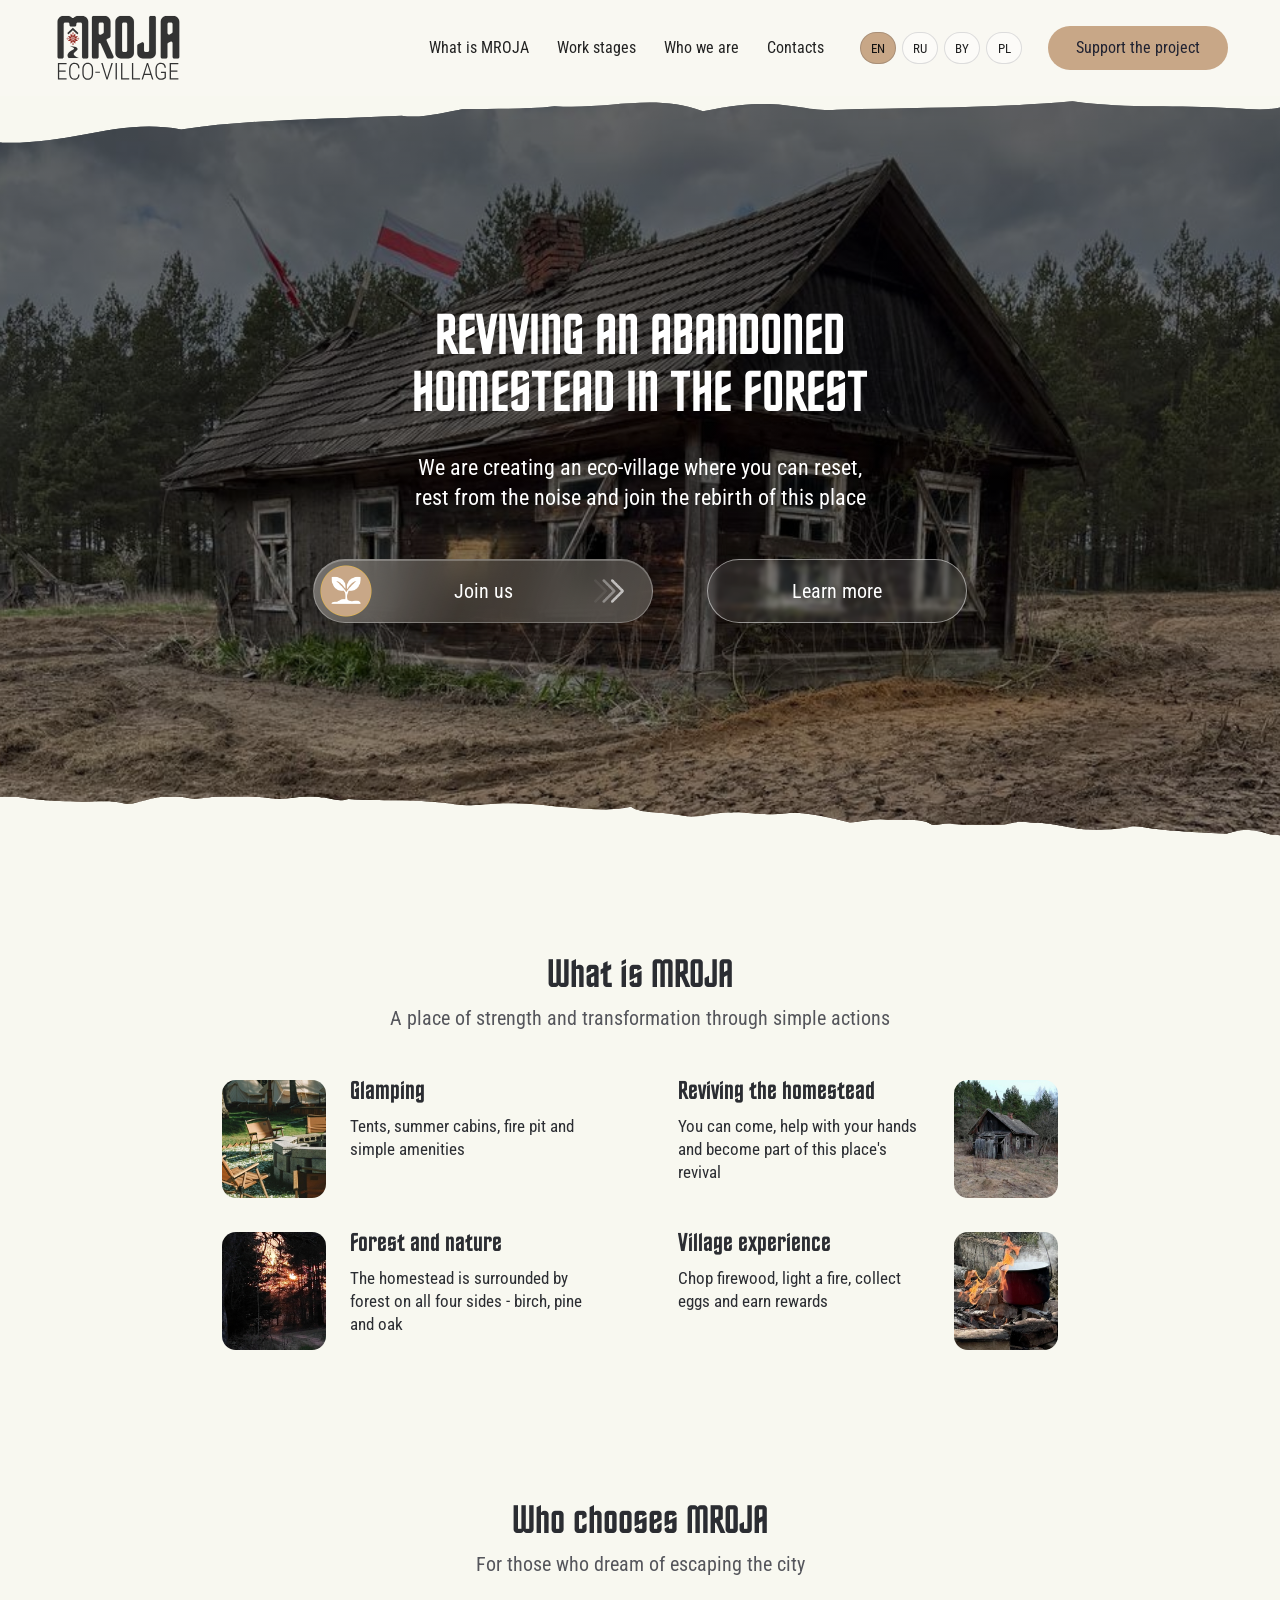
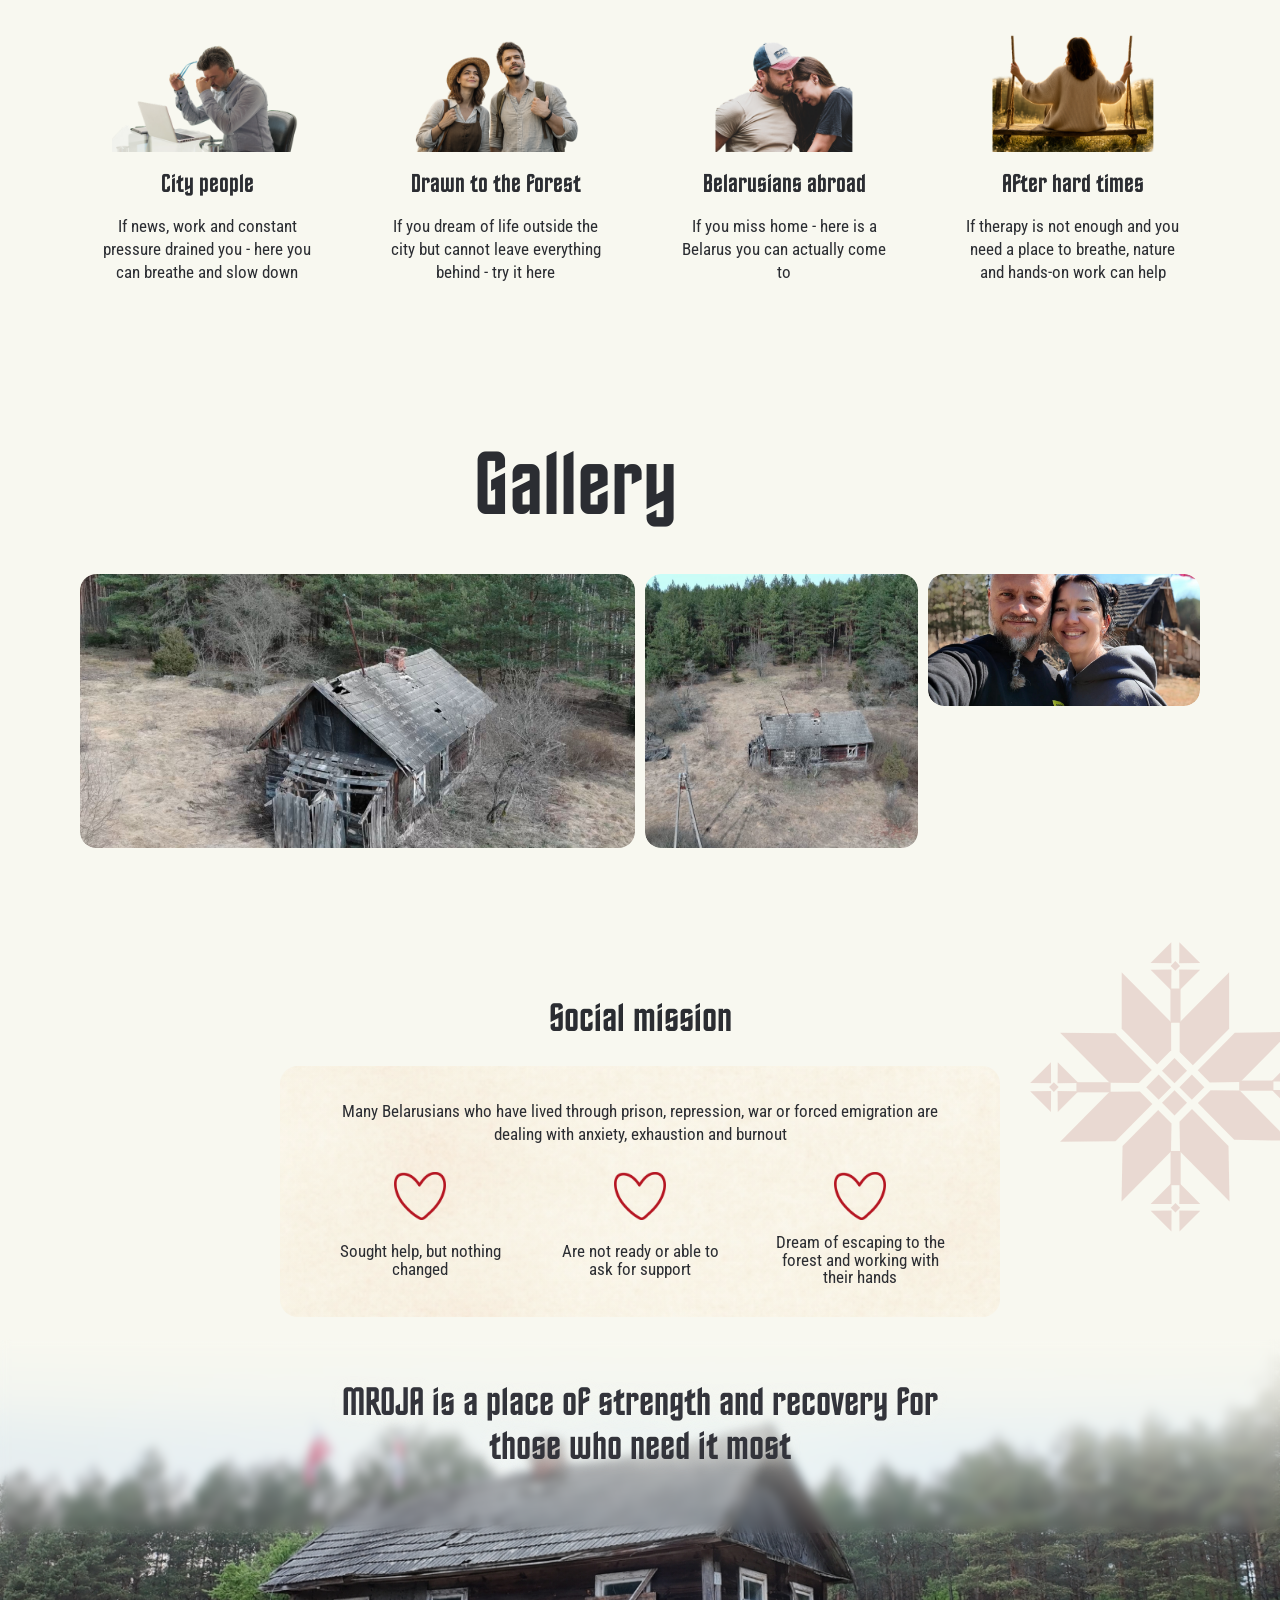
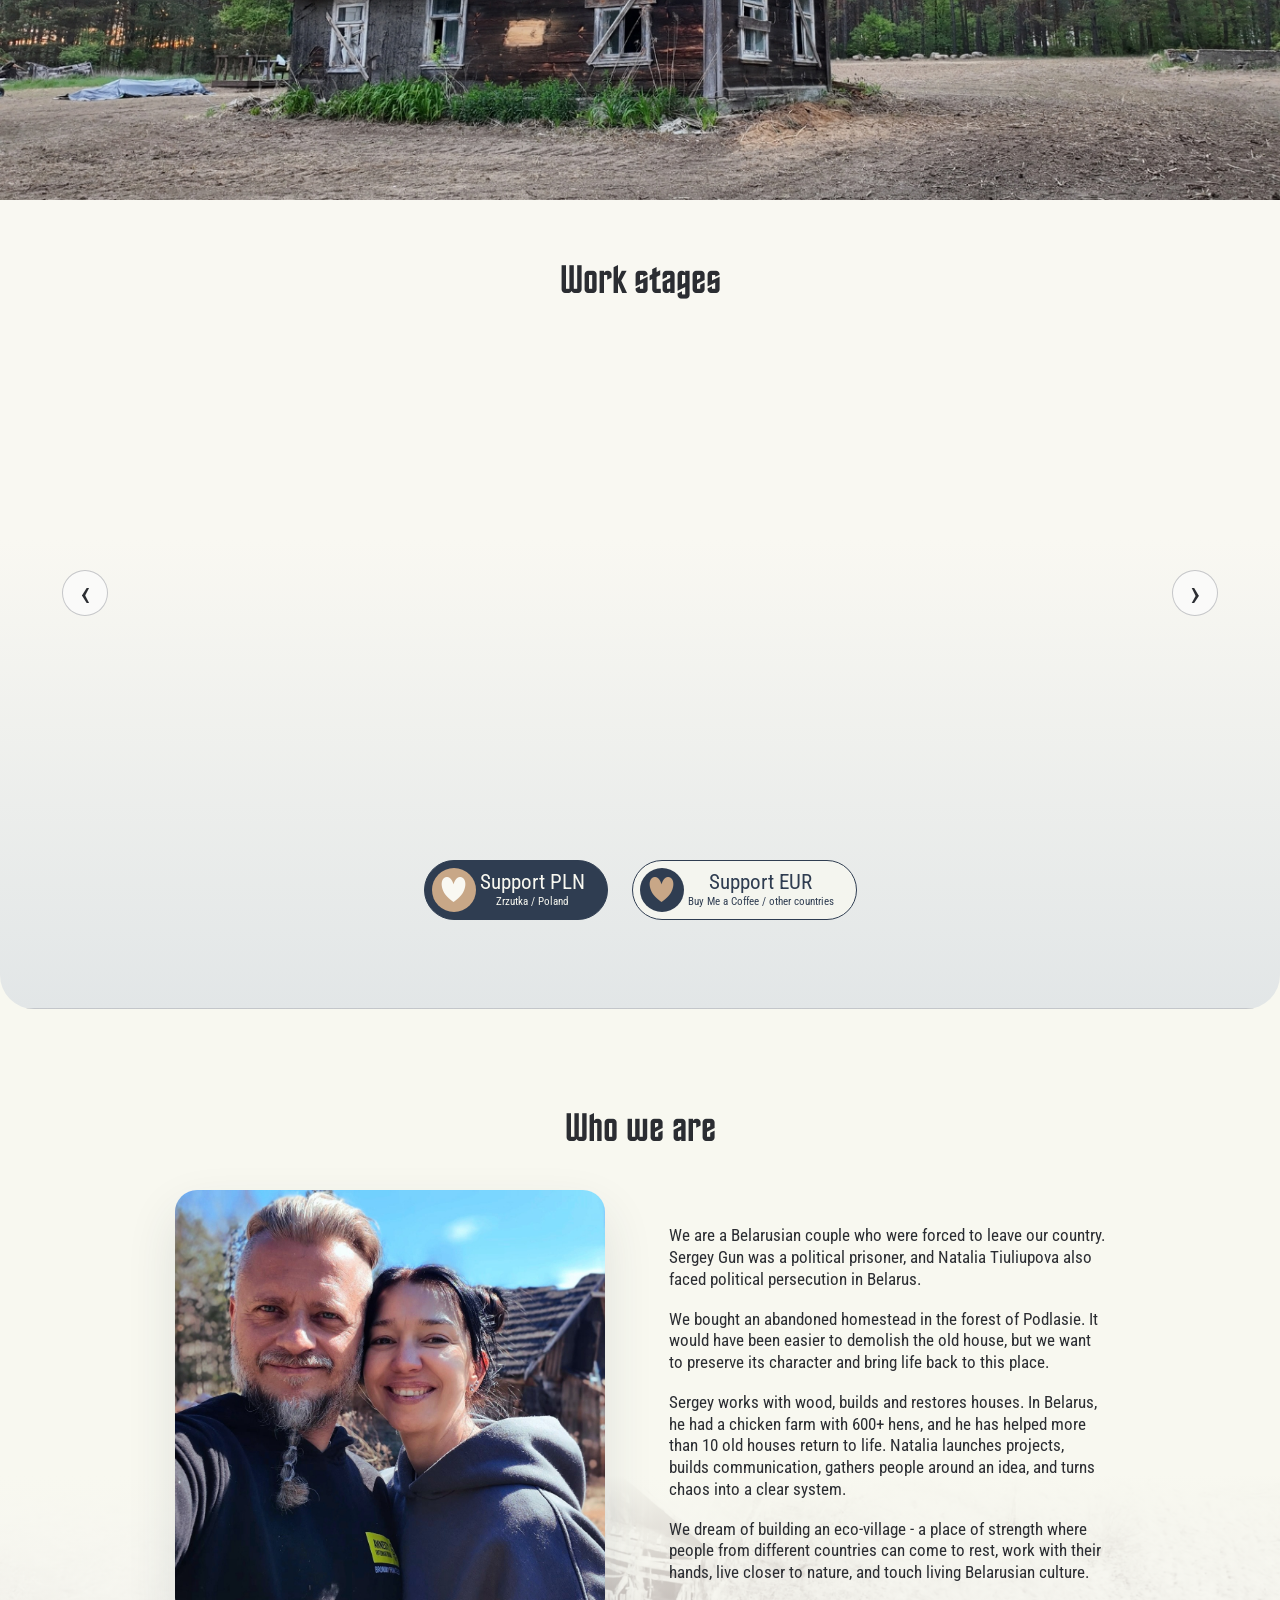
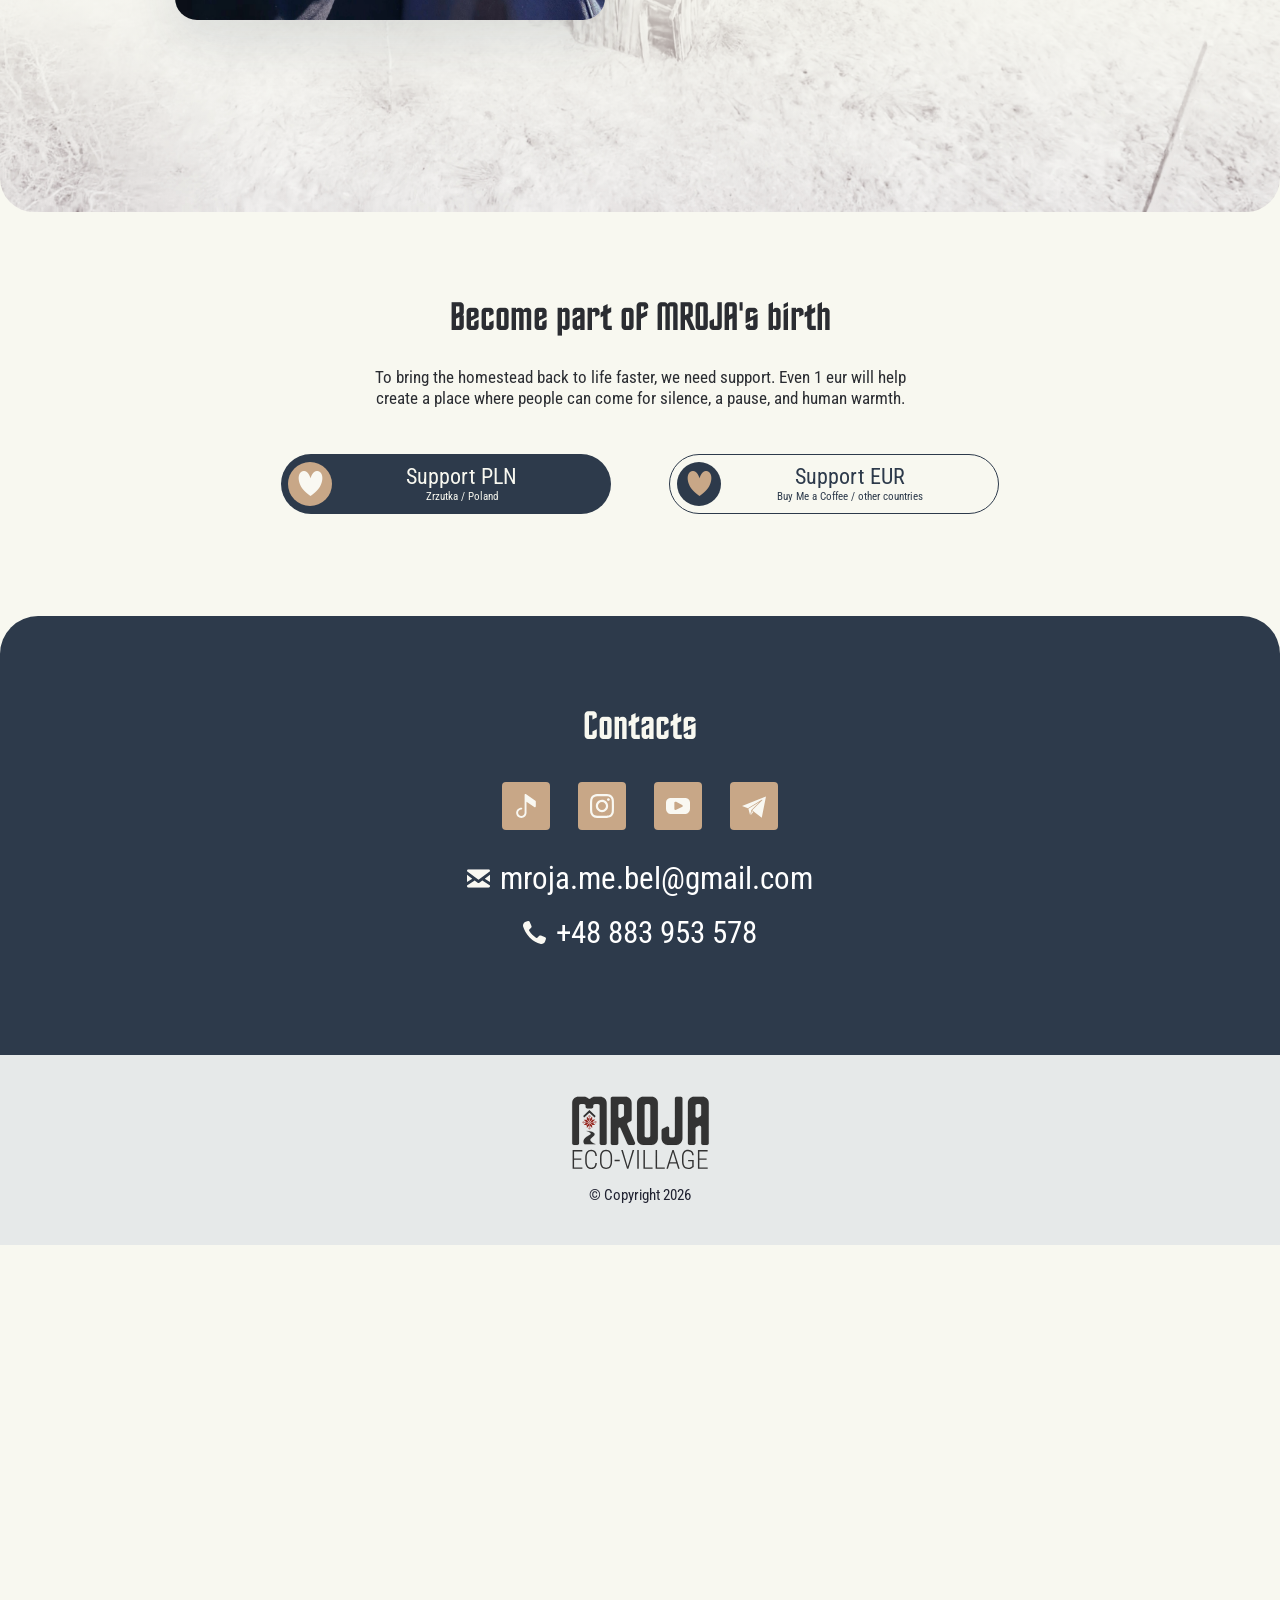
==== commit 59b72a6a: "deploy redesign preview" ====
--- a/index.html
+++ b/index.html
@@ -4,20 +4,35 @@
     <meta charset="utf-8">
     <meta name="viewport" content="width=device-width, initial-scale=1, viewport-fit=cover">
     <meta name="theme-color" content="#050505">
+    <meta name="mobile-web-app-capable" content="yes">
     <meta name="apple-mobile-web-app-capable" content="yes">
     <meta name="apple-mobile-web-app-status-bar-style" content="black-translucent">
-    <title>MROJA Eco-Village</title>
+    <title>Restoring an Abandoned Homestead in the Forest — MROJA</title>
     <meta
       name="description"
-      content="MROJA — экодеревня на Подляшье: восстановление заброшенного хутора, беларусская культура, волонтёрство и место для восстановления людей."
+      content="MROJA is a forest homestead for those who dream of escaping the city: simple life, glamping, hands-on restoration, nature and living Belarusian culture."
     >
-    <meta property="og:title" content="MROJA Eco-Village">
+    <link rel="canonical" href="https://mroja.me/">
+    <link rel="alternate" hreflang="en" href="https://mroja.me/">
+    <link rel="alternate" hreflang="ru" href="https://mroja.me/ru/">
+    <link rel="alternate" hreflang="be" href="https://mroja.me/by/">
+    <link rel="alternate" hreflang="pl" href="https://mroja.me/pl/">
+    <link rel="alternate" hreflang="x-default" href="https://mroja.me/">
+    <meta property="og:title" content="Restoring an Abandoned Homestead in the Forest — MROJA">
     <meta
       property="og:description"
-      content="Экодеревня на Подляшье: восстановление хутора, беларусская культура, волонтёрство и место для восстановления людей."
+      content="A forest homestead for those who dream of escaping the city: glamping, simple life, hands-on restoration, nature and living Belarusian culture."
     >
     <meta property="og:type" content="website">
-    <meta property="og:image" content="assets/mroja-share-snippet.png">
+    <meta property="og:url" content="https://mroja.me/">
+    <meta property="og:image" content="https://mroja.me/assets/og-mroja.jpg">
+    <meta name="twitter:card" content="summary_large_image">
+    <meta name="twitter:title" content="Restoring an Abandoned Homestead in the Forest — MROJA">
+    <meta
+      name="twitter:description"
+      content="A forest homestead for those who dream of escaping the city: simple life, glamping, hands-on restoration, nature and living Belarusian culture."
+    >
+    <meta name="twitter:image" content="https://mroja.me/assets/og-mroja.jpg">
     <link rel="icon" href="assets/M%20fivicon.svg" type="image/svg+xml">
     <link rel="shortcut icon" href="assets/M%20fivicon.svg" type="image/svg+xml">
     <script>
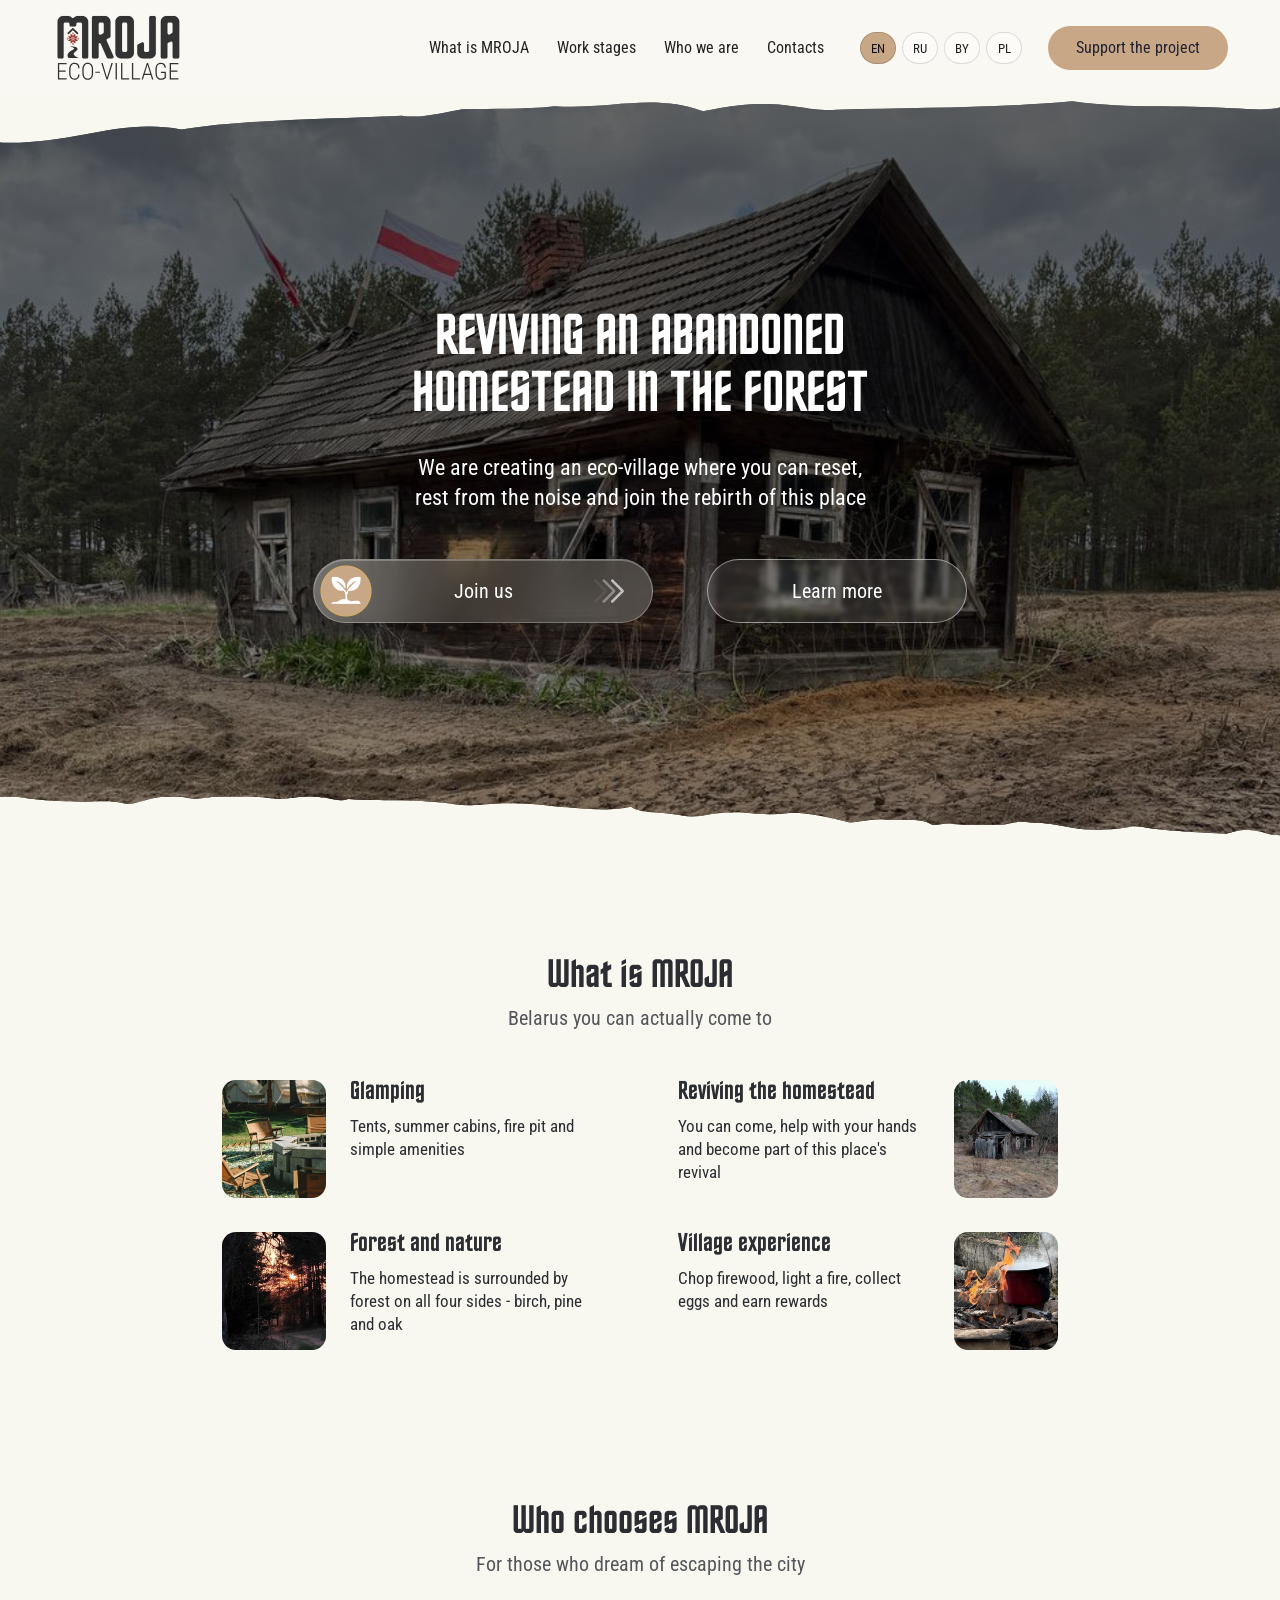
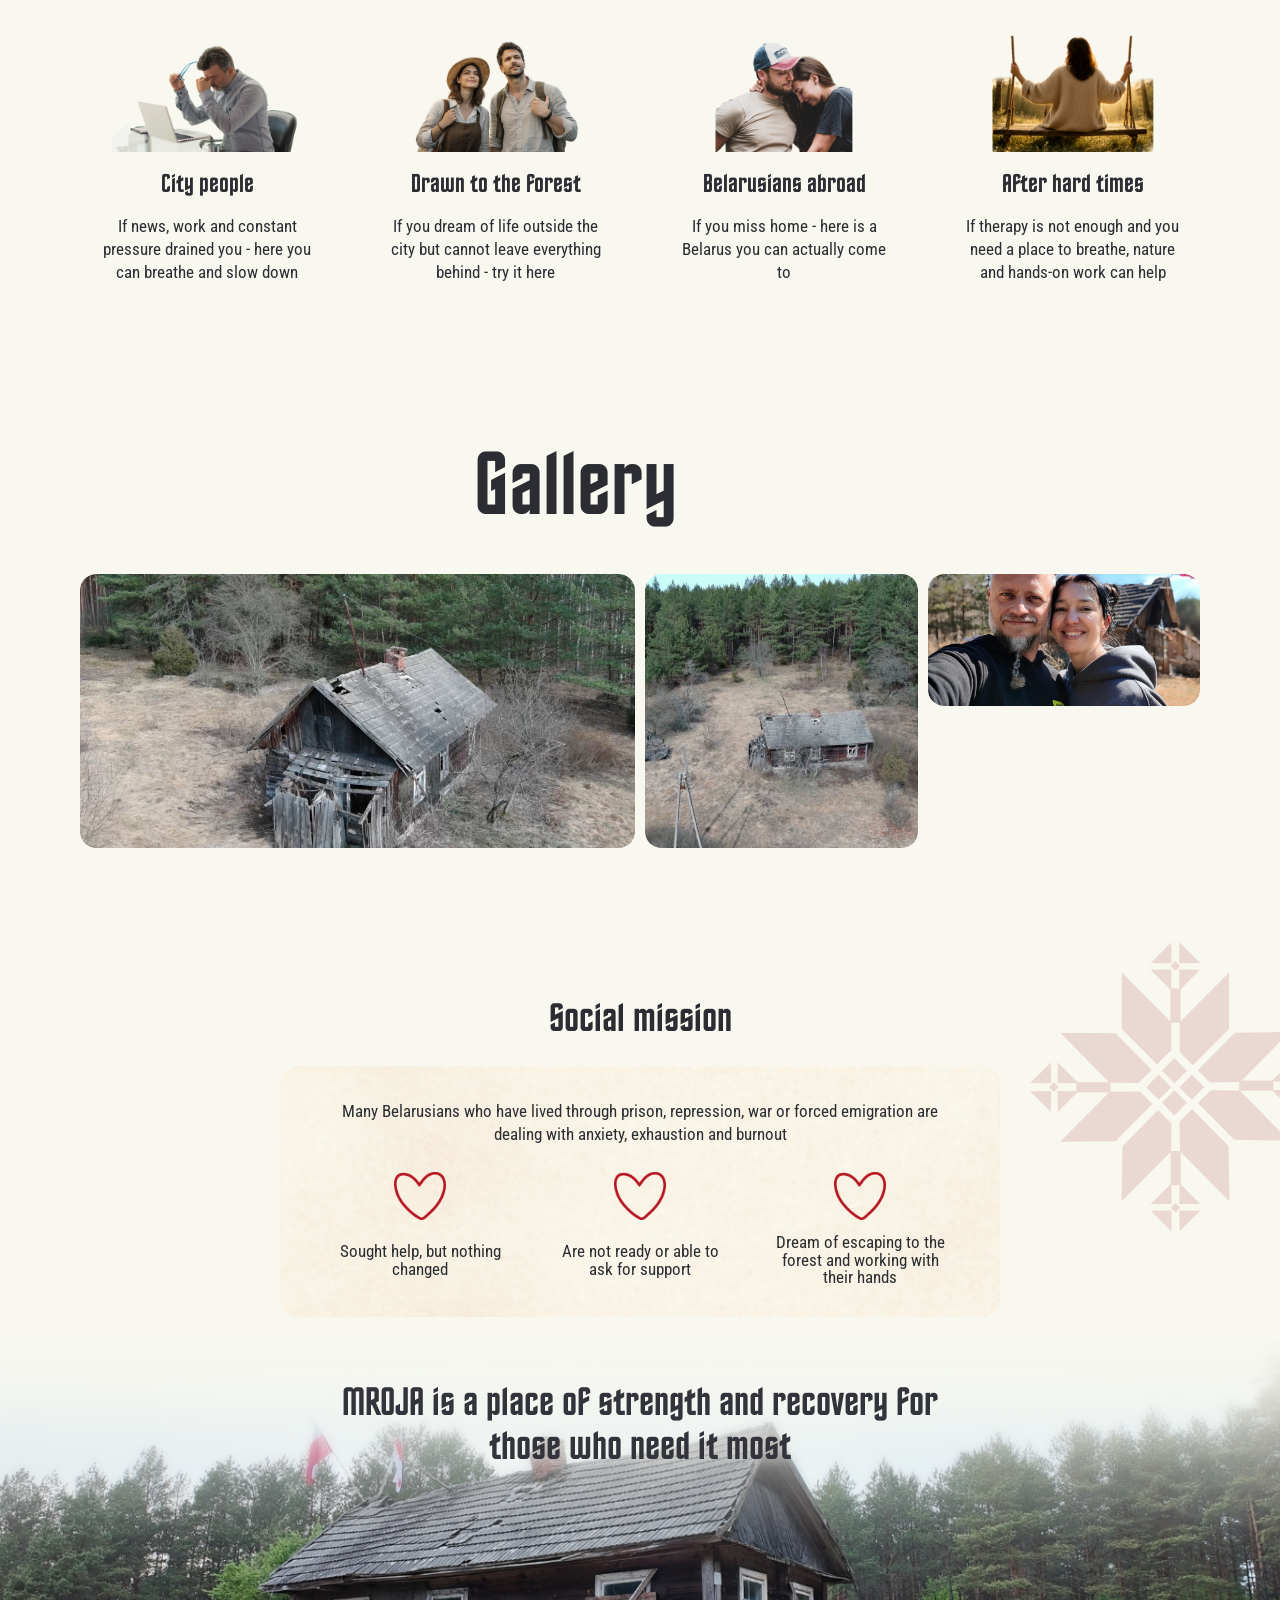
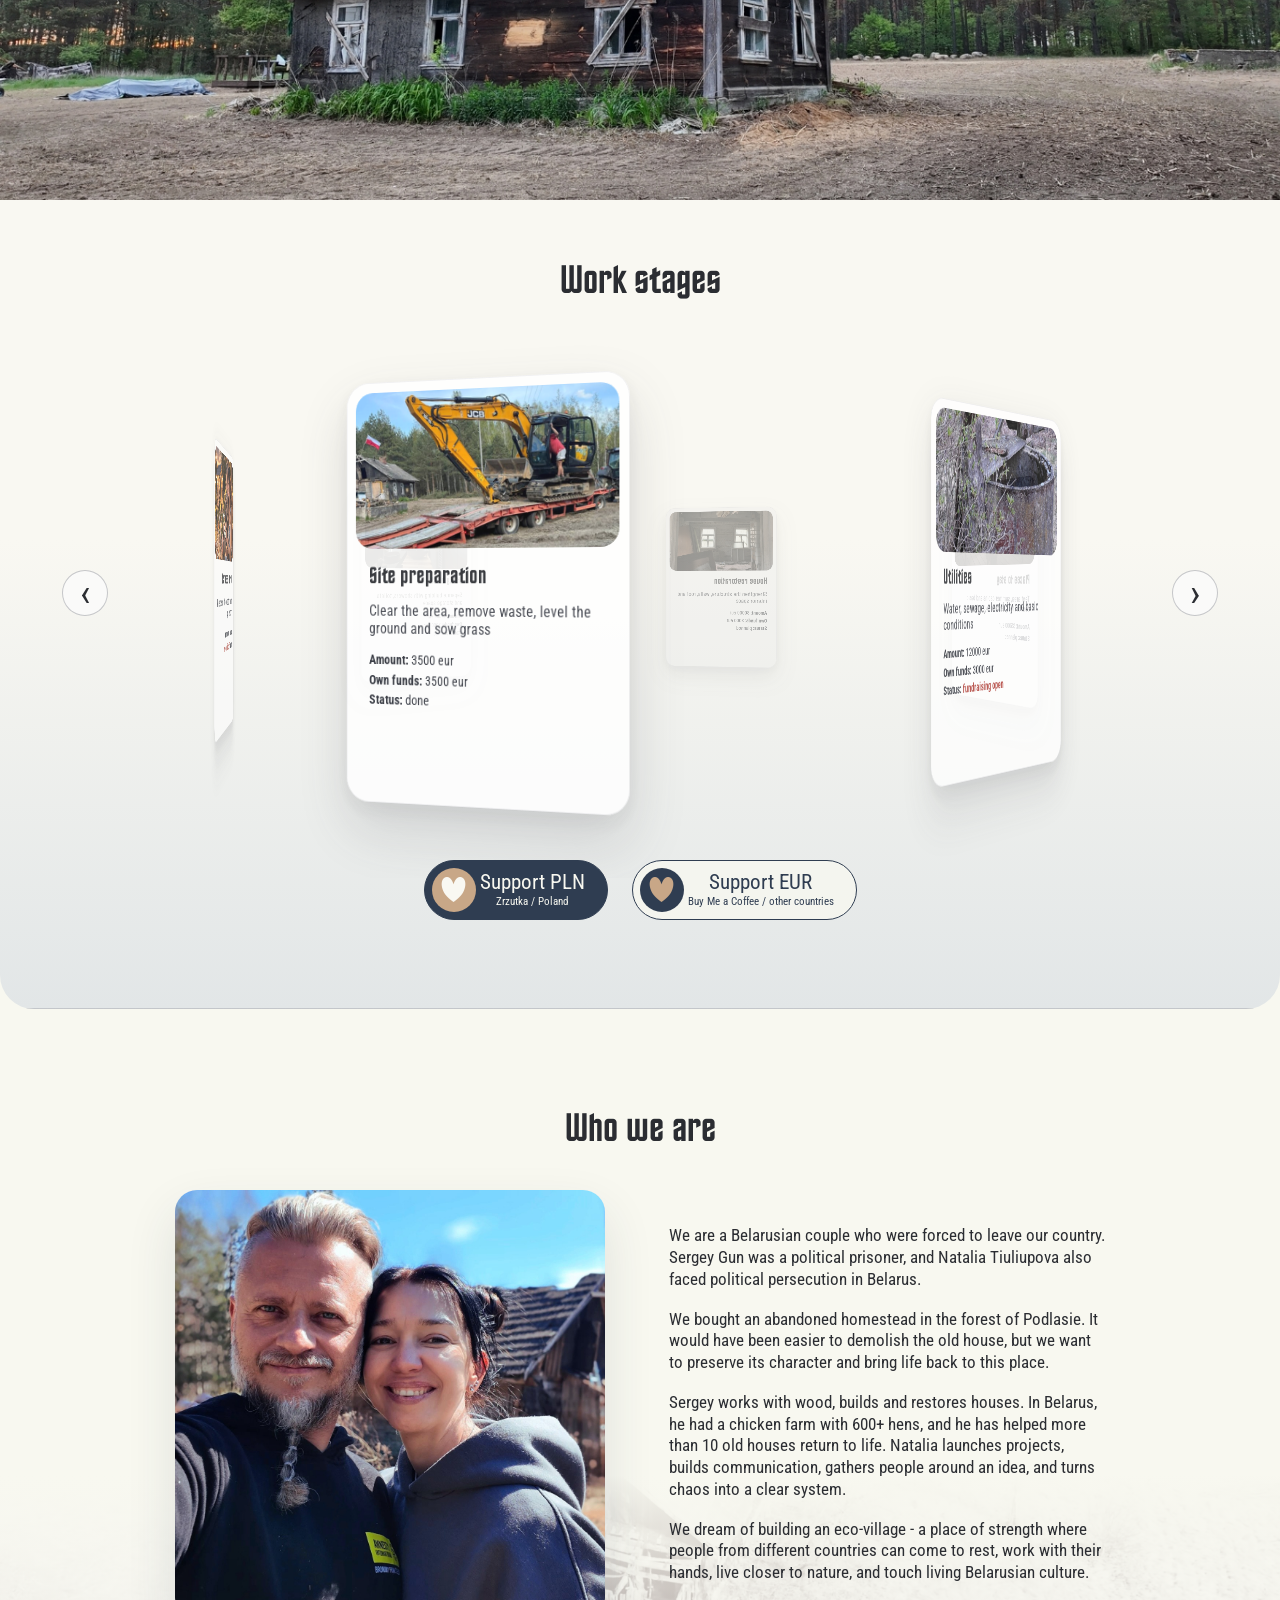
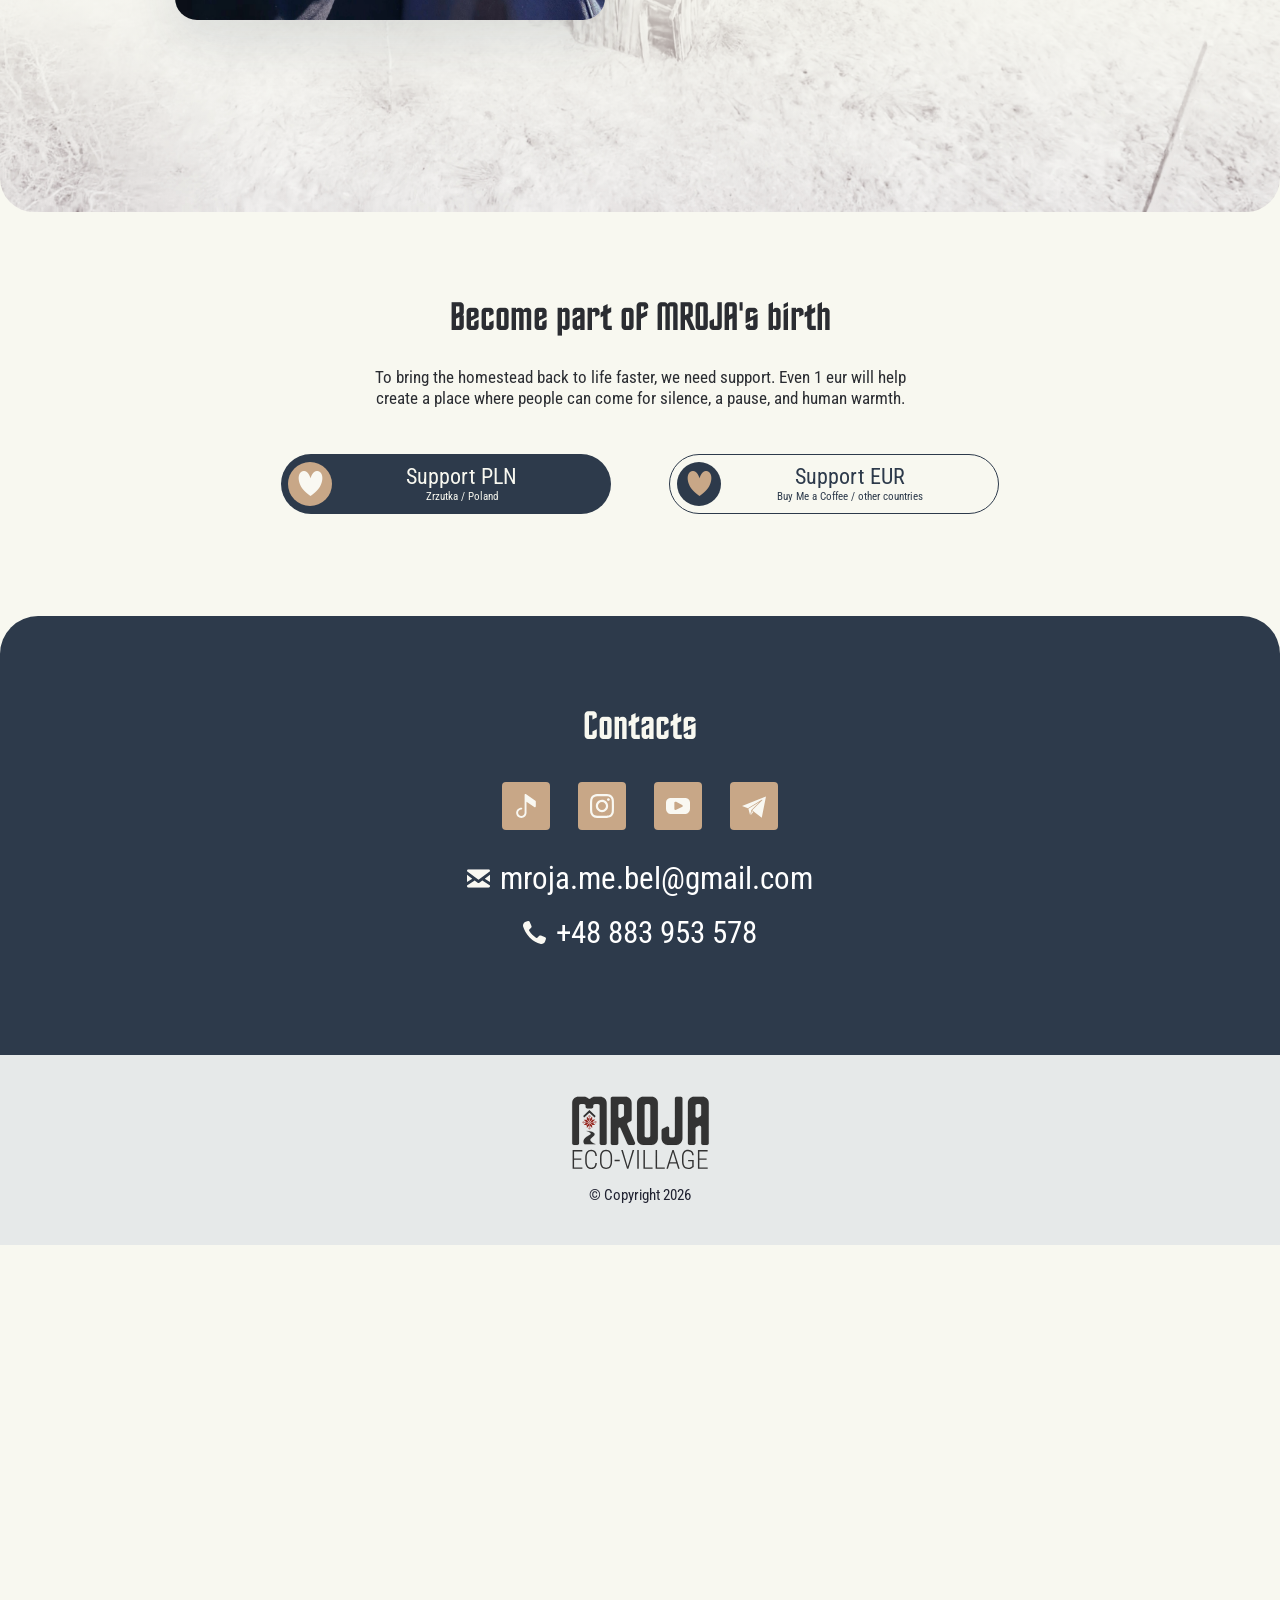
==== commit 6d26307d: "deploy redesign preview" ====
--- a/index.html
+++ b/index.html
@@ -50,9 +50,9 @@
         } catch (error) {}
       })();
     </script>
-    <link rel="stylesheet" href="styles.css?v=20260522-nav-gallery-i18n">
-    <script src="i18n.js?v=20260522-nav-gallery-i18n" defer></script>
-    <script src="script.js?v=20260522-nav-gallery-i18n" defer></script>
+    <link rel="stylesheet" href="styles.css?v=20260522-gallery-slider">
+    <script src="i18n.js?v=20260522-gallery-slider" defer></script>
+    <script src="script.js?v=20260522-gallery-slider" defer></script>
   </head>
   <body>
     <nav class="mobile-glass-header" aria-label="Mobile language navigation">
@@ -147,7 +147,7 @@
         <div class="about-section-inner">
           <div class="section-heading about-section-heading">
             <h2 id="about-title">What is MROJA</h2>
-            <p>A place of strength and transformation through simple actions</p>
+            <p>Belarus you can actually come to</p>
           </div>
           <div class="about-section-grid">
             <article class="about-section-card">
--- a/styles.css
+++ b/styles.css
@@ -5331,13 +5331,29 @@
   -webkit-backdrop-filter: blur(10px);
 }
 
-.gallery-lightbox-image {
-  display: block;
-  max-width: min(92vw, 1180px);
-  max-height: 86vh;
-  object-fit: contain;
+.gallery-lightbox-stage {
+  position: relative;
+  width: min(92vw, 1180px);
+  height: min(86vh, 780px);
+  overflow: hidden;
   border-radius: 16px;
   box-shadow: 0 24px 80px rgba(0, 0, 0, 0.42);
+}
+
+.gallery-lightbox-image {
+  position: absolute;
+  inset: 0;
+  display: block;
+  width: 100%;
+  height: 100%;
+  max-width: none;
+  max-height: none;
+  object-fit: contain;
+  border-radius: inherit;
+  opacity: 1;
+  transform: translateX(0);
+  transition: transform 440ms cubic-bezier(0.22, 0.72, 0.18, 1), opacity 440ms ease;
+  will-change: transform, opacity;
 }
 
 .gallery-lightbox-close,
@@ -5431,9 +5447,9 @@
     padding: 16px;
   }
 
-  .gallery-lightbox-image {
-    max-width: 94vw;
-    max-height: 78vh;
+  .gallery-lightbox-stage {
+    width: 94vw;
+    height: 78vh;
     border-radius: 12px;
   }
 
@@ -5770,29 +5786,28 @@
   grid-auto-flow: dense;
 }
 
-.gallery-lightbox-image {
-  transition: transform 220ms ease, opacity 220ms ease;
-  will-change: transform, opacity;
-}
-
+.gallery-lightbox-image.is-slide-exit-left,
 .gallery-lightbox-image.is-slide-out-left {
   opacity: 0;
-  transform: translateX(-42px) scale(0.985);
-}
-
+  transform: translateX(-108%);
+}
+
+.gallery-lightbox-image.is-slide-exit-right,
 .gallery-lightbox-image.is-slide-out-right {
   opacity: 0;
-  transform: translateX(42px) scale(0.985);
-}
-
+  transform: translateX(108%);
+}
+
+.gallery-lightbox-image.is-slide-enter-left,
 .gallery-lightbox-image.is-slide-in-left {
   opacity: 0;
-  transform: translateX(-42px) scale(0.985);
-}
-
+  transform: translateX(-108%);
+}
+
+.gallery-lightbox-image.is-slide-enter-right,
 .gallery-lightbox-image.is-slide-in-right {
   opacity: 0;
-  transform: translateX(42px) scale(0.985);
+  transform: translateX(108%);
 }
 
 .restoration-card-body {
@@ -5829,6 +5844,19 @@
     transform: translateY(0);
   }
 
+  .mobile-fixed-support {
+    opacity: 0;
+    pointer-events: none;
+    transform: translateY(18px);
+    transition: opacity 220ms ease, transform 220ms ease;
+  }
+
+  .mobile-fixed-support.is-visible {
+    opacity: 1;
+    pointer-events: auto;
+    transform: translateY(0);
+  }
+
   .mobile-support-pill-primary {
     border-color: rgba(255, 255, 255, 0.26);
     background: rgba(45, 58, 75, 0.82);
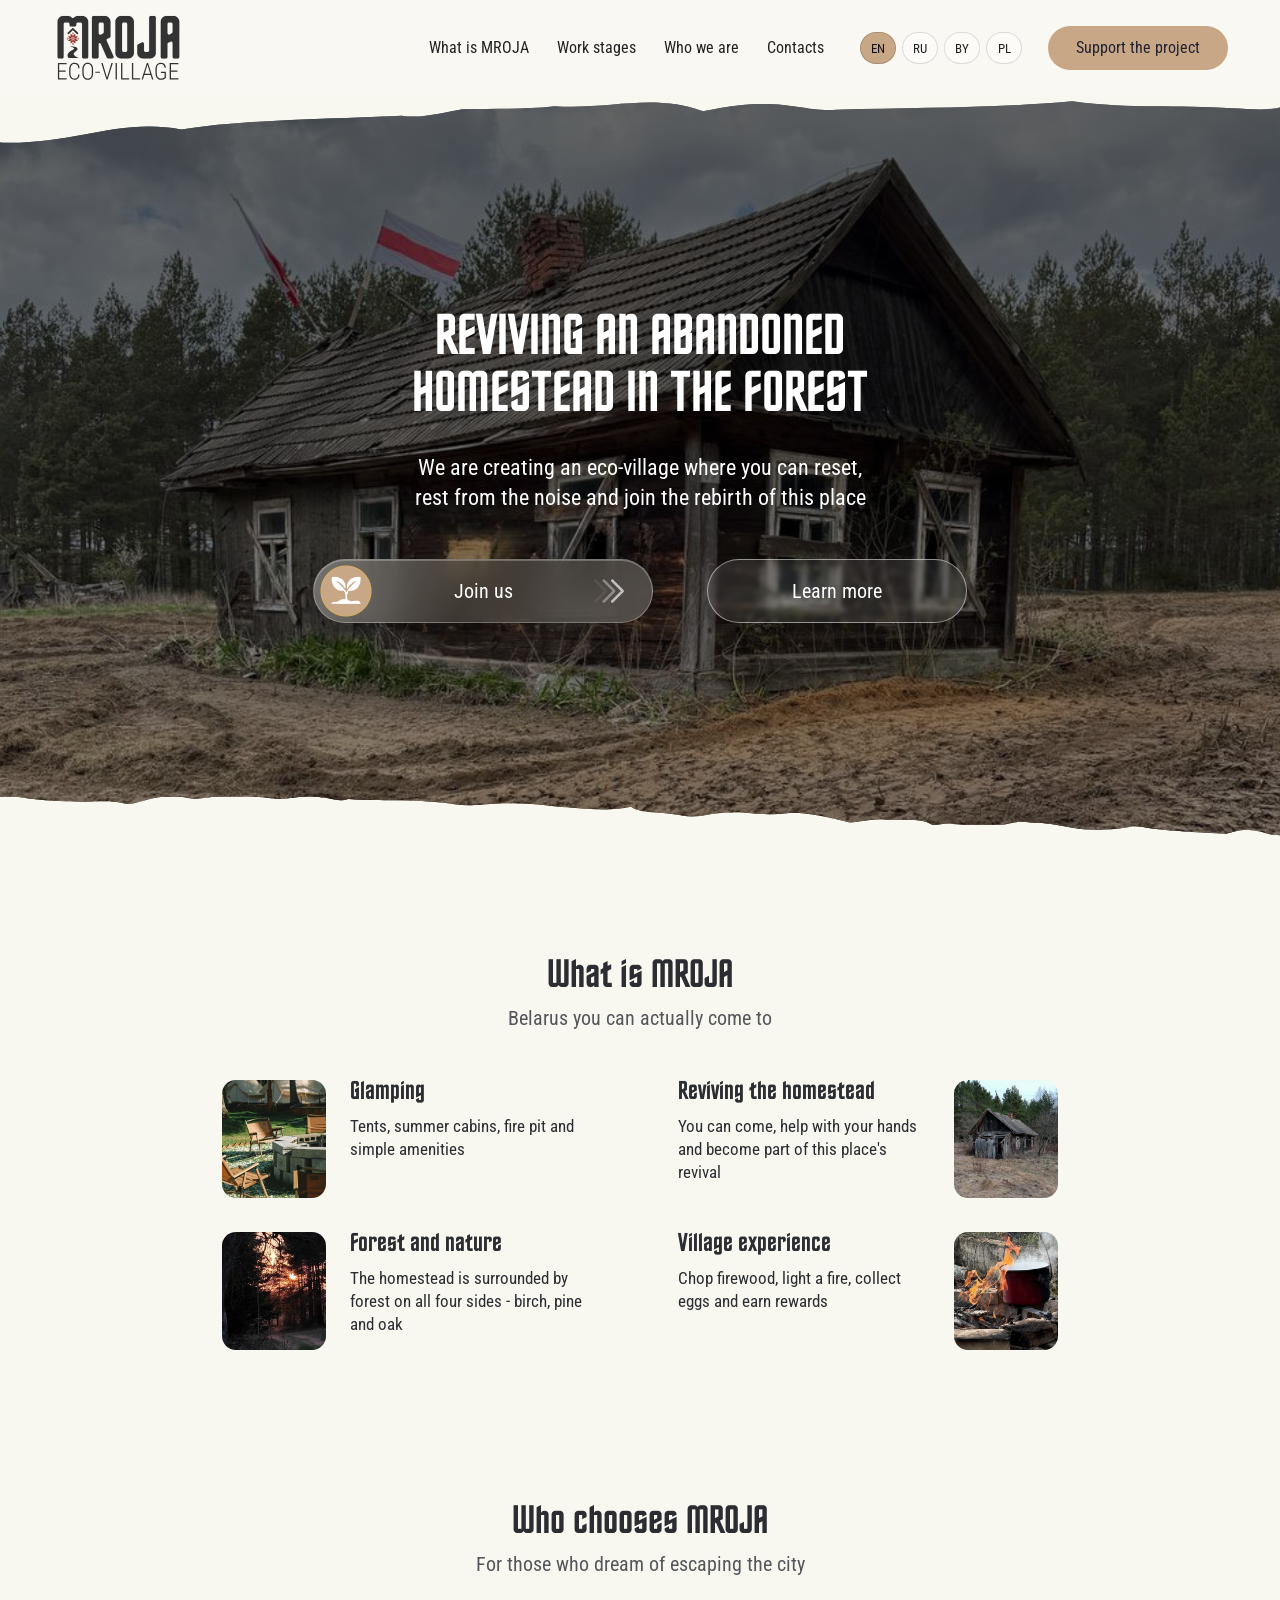
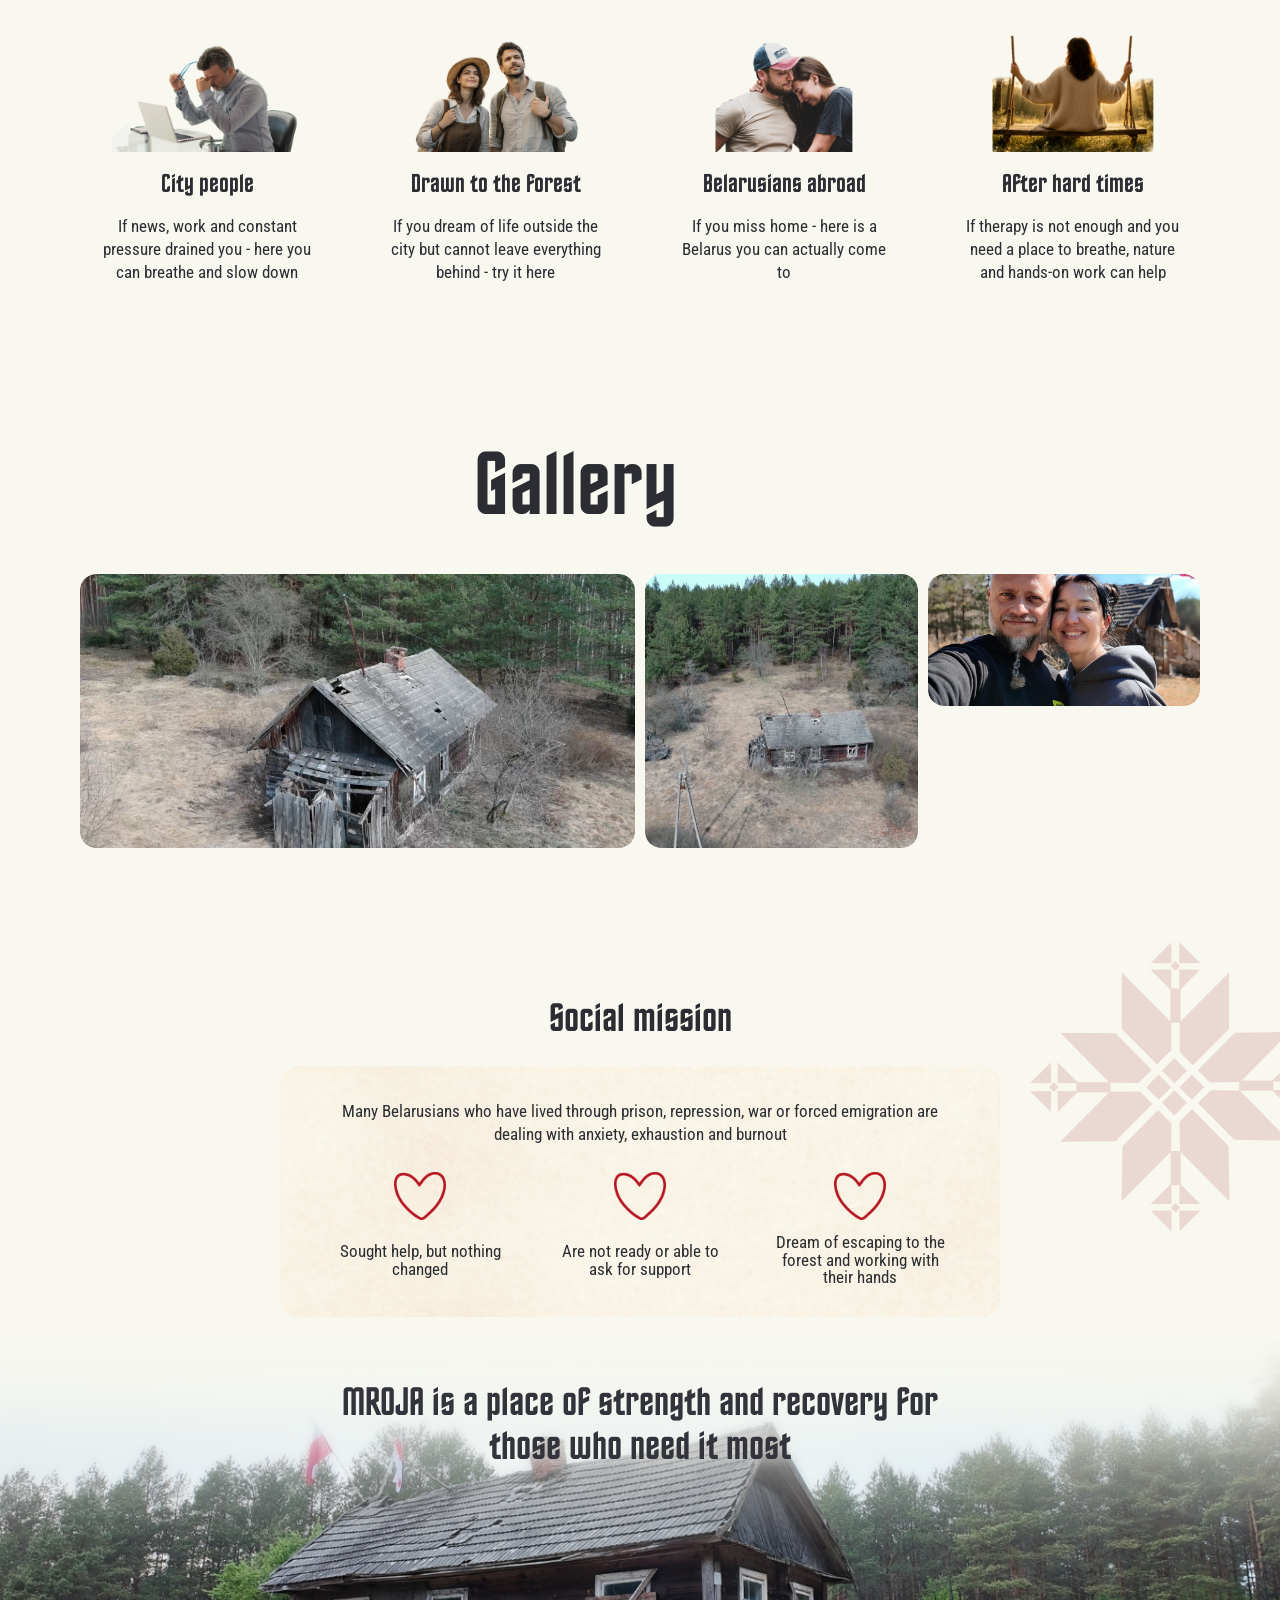
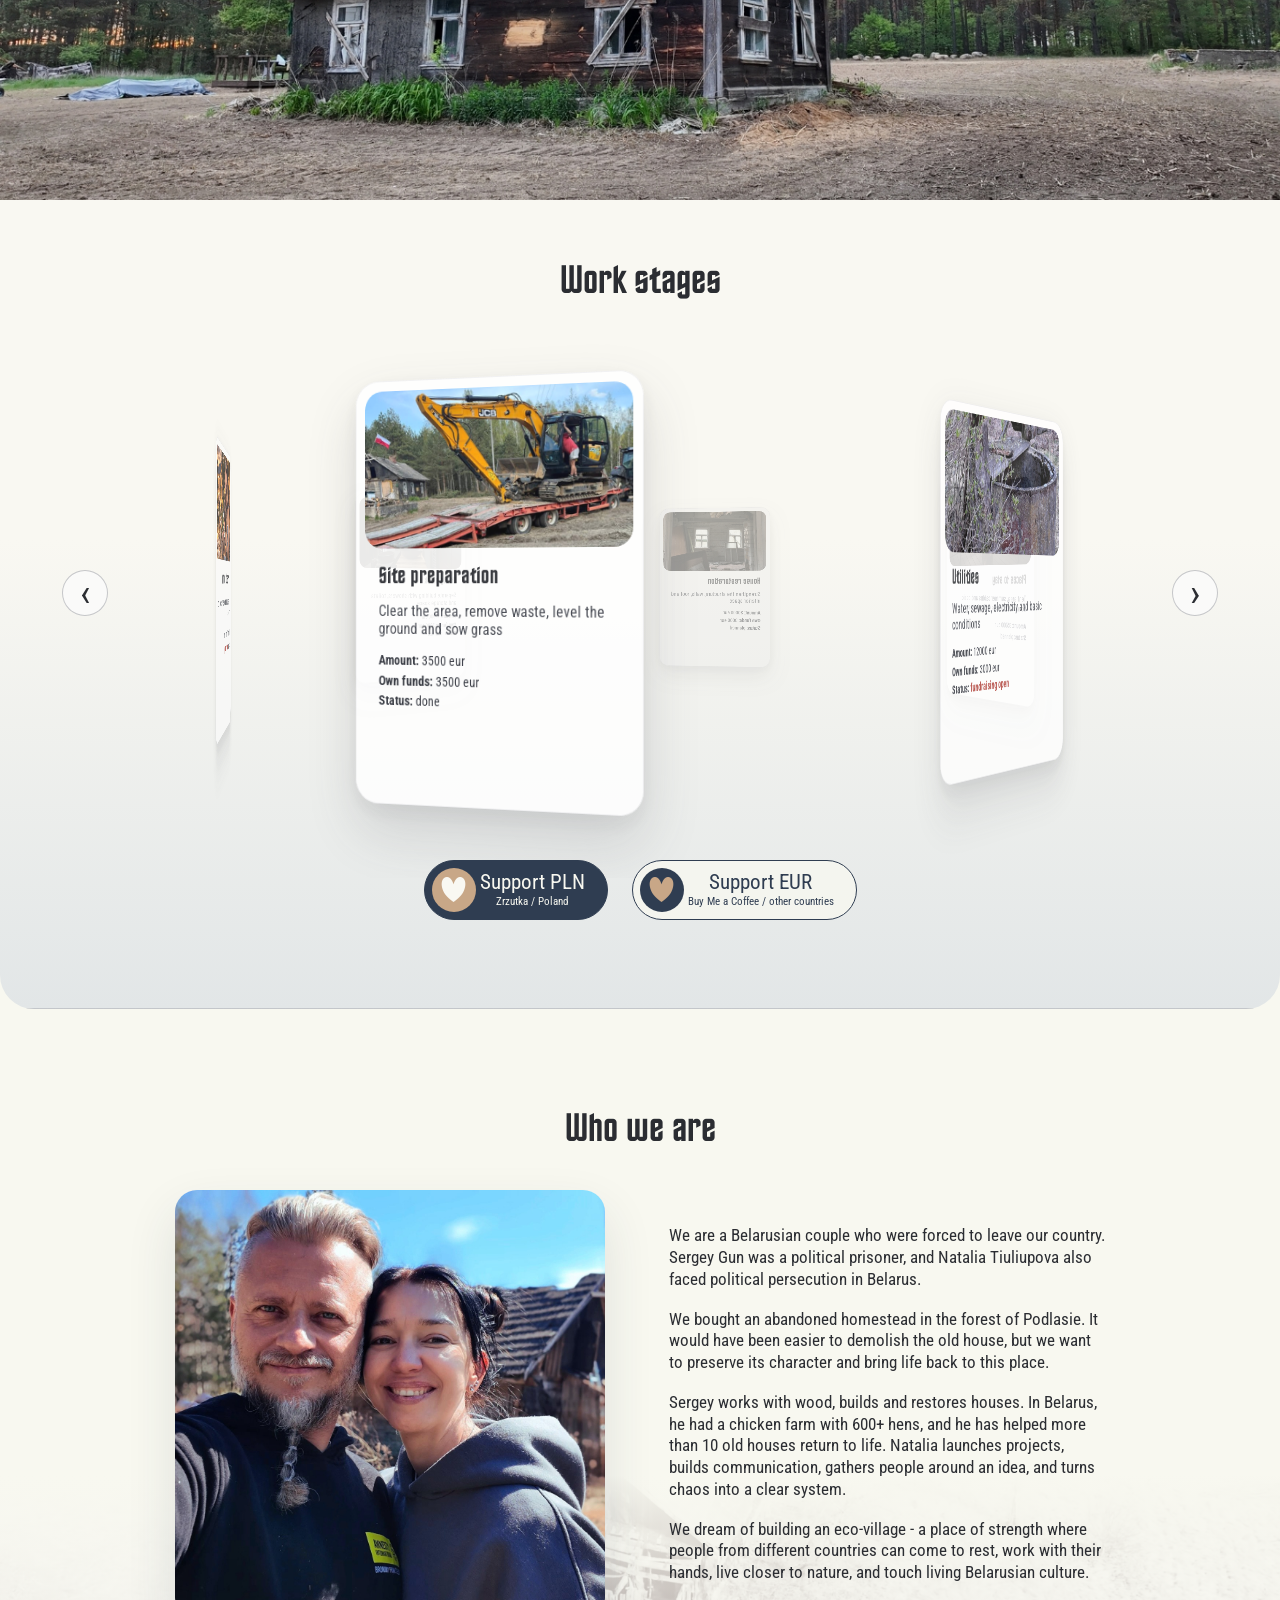
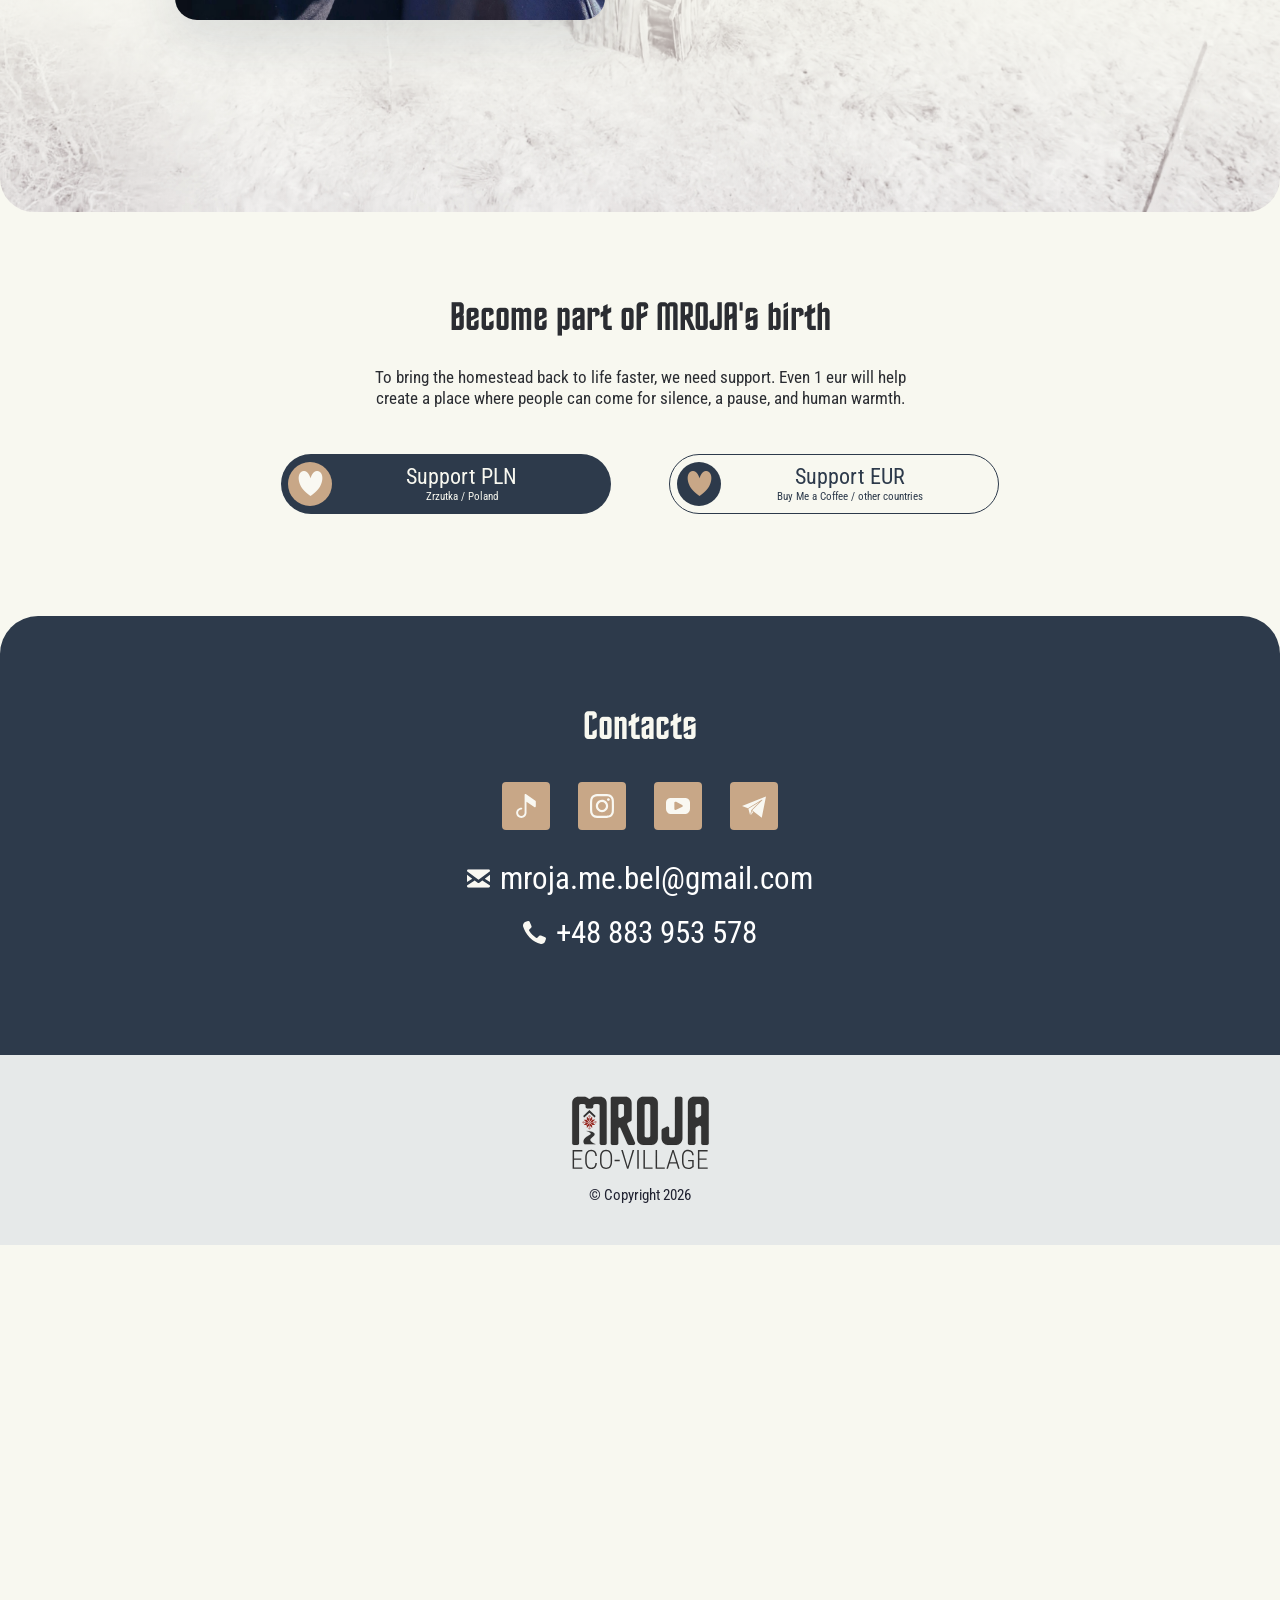
==== commit eb0b3424: "deploy redesign preview" ====
--- a/index.html
+++ b/index.html
@@ -50,9 +50,9 @@
         } catch (error) {}
       })();
     </script>
-    <link rel="stylesheet" href="styles.css?v=20260522-gallery-slider">
-    <script src="i18n.js?v=20260522-gallery-slider" defer></script>
-    <script src="script.js?v=20260522-gallery-slider" defer></script>
+    <link rel="stylesheet" href="styles.css?v=20260523-lightbox-track">
+    <script src="i18n.js?v=20260523-lightbox-track" defer></script>
+    <script src="script.js?v=20260523-lightbox-track" defer></script>
   </head>
   <body>
     <nav class="mobile-glass-header" aria-label="Mobile language navigation">
--- a/styles.css
+++ b/styles.css
@@ -5340,20 +5340,33 @@
   box-shadow: 0 24px 80px rgba(0, 0, 0, 0.42);
 }
 
+.gallery-slider-track {
+  display: flex;
+  width: 100%;
+  height: 100%;
+  transform: translateX(0);
+  transition: transform 440ms cubic-bezier(0.22, 0.72, 0.18, 1);
+  will-change: transform;
+}
+
+.gallery-slider-track.is-dragging {
+  transition: none;
+}
+
+.gallery-slider-slide {
+  display: grid;
+  flex: 0 0 100%;
+  width: 100%;
+  height: 100%;
+  place-items: center;
+}
+
 .gallery-lightbox-image {
-  position: absolute;
-  inset: 0;
   display: block;
   width: 100%;
   height: 100%;
-  max-width: none;
-  max-height: none;
   object-fit: contain;
   border-radius: inherit;
-  opacity: 1;
-  transform: translateX(0);
-  transition: transform 440ms cubic-bezier(0.22, 0.72, 0.18, 1), opacity 440ms ease;
-  will-change: transform, opacity;
 }
 
 .gallery-lightbox-close,
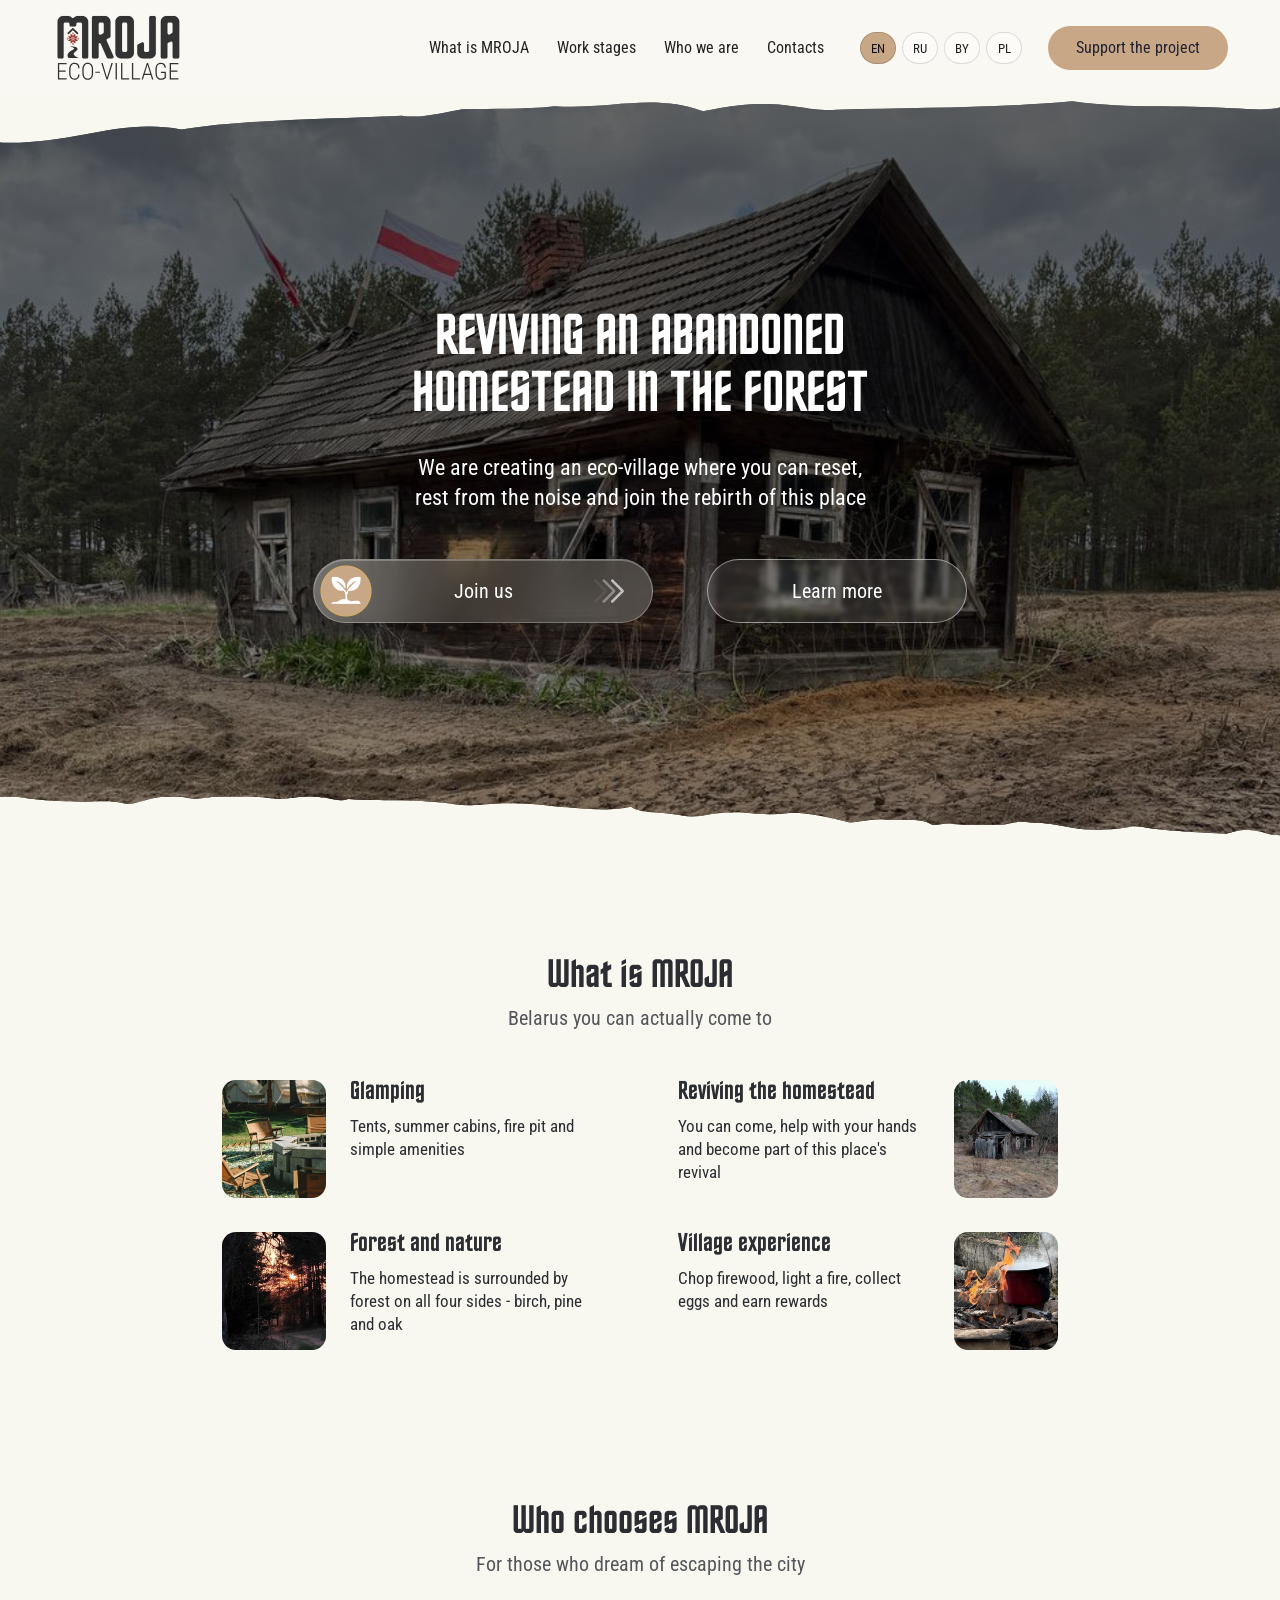
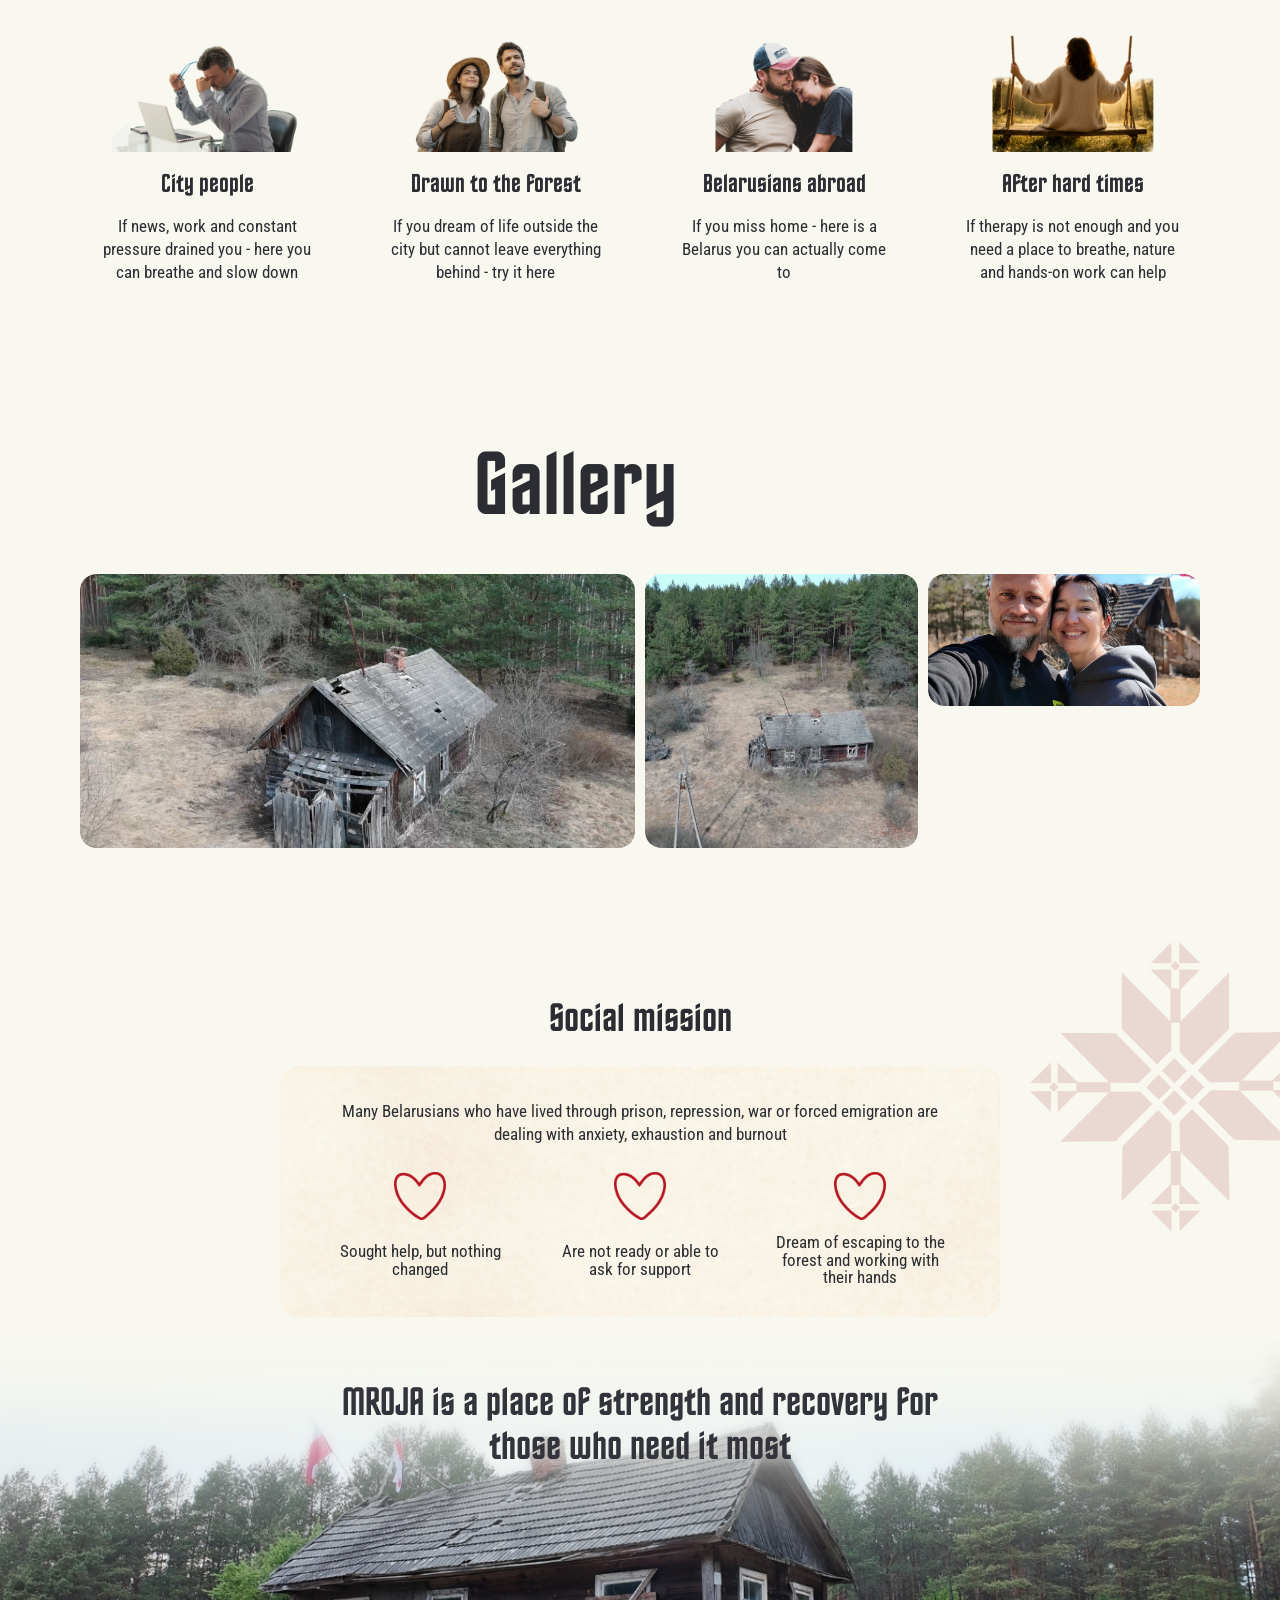
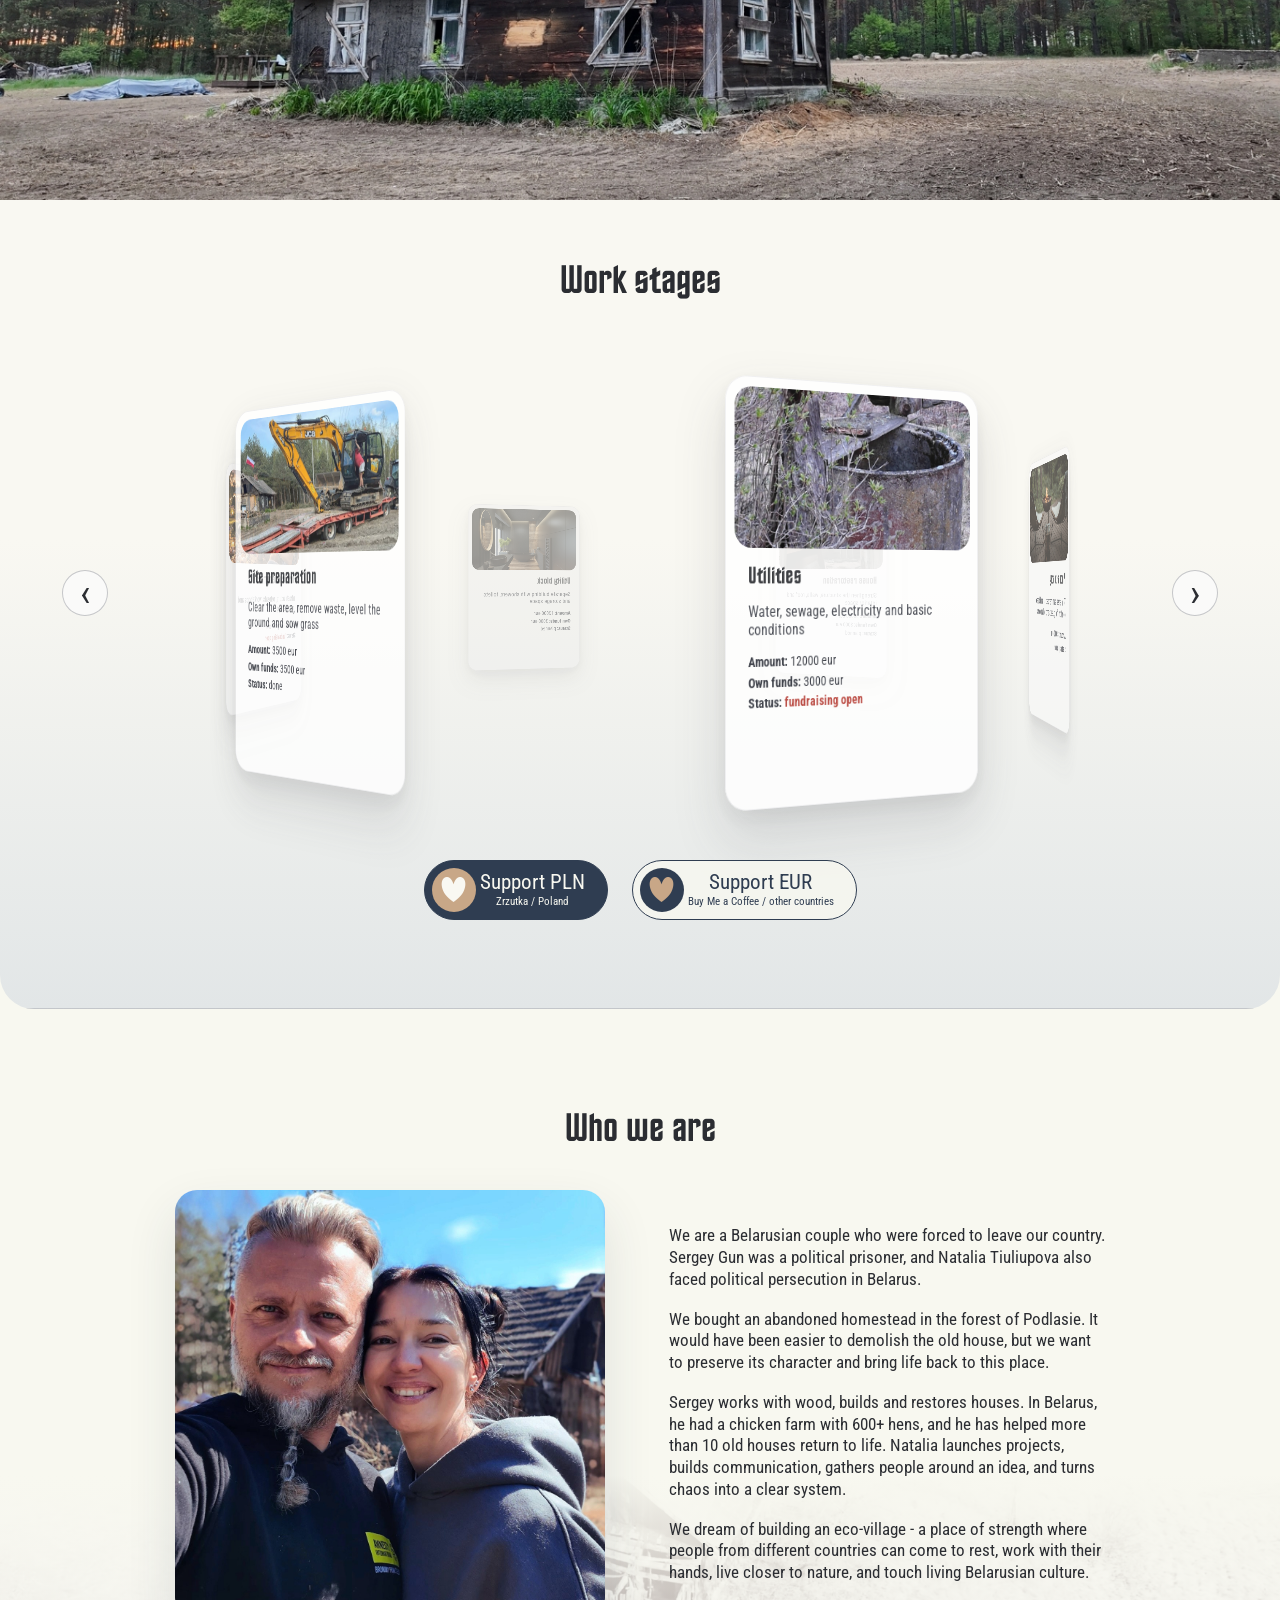
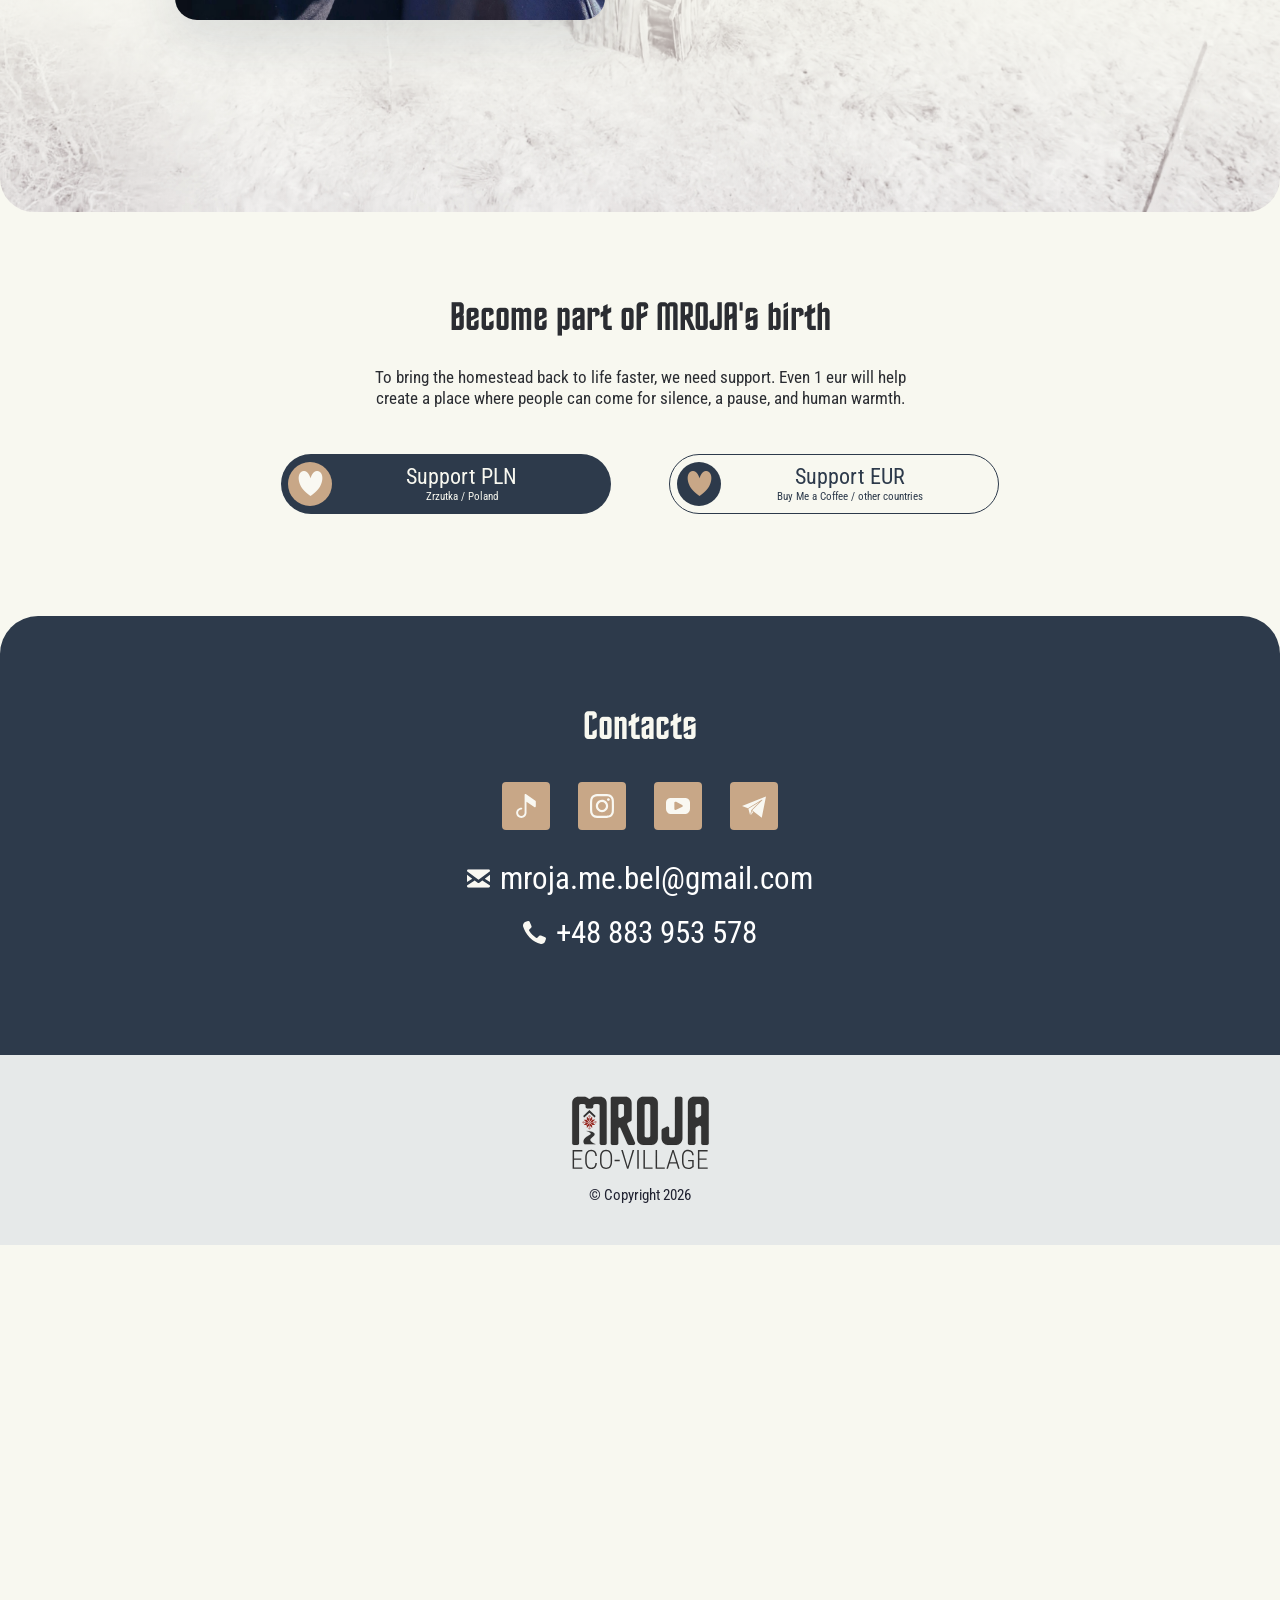
==== commit e379a260: "deploy redesign preview" ====
--- a/index.html
+++ b/index.html
@@ -50,9 +50,9 @@
         } catch (error) {}
       })();
     </script>
-    <link rel="stylesheet" href="styles.css?v=20260523-lightbox-track">
-    <script src="i18n.js?v=20260523-lightbox-track" defer></script>
-    <script src="script.js?v=20260523-lightbox-track" defer></script>
+    <link rel="stylesheet" href="styles.css?v=20260523-lightbox-track2">
+    <script src="i18n.js?v=20260523-lightbox-track2" defer></script>
+    <script src="script.js?v=20260523-lightbox-track2" defer></script>
   </head>
   <body>
     <nav class="mobile-glass-header" aria-label="Mobile language navigation">
--- a/styles.css
+++ b/styles.css
@@ -5333,6 +5333,7 @@
 
 .gallery-lightbox-stage {
   position: relative;
+  z-index: 1;
   width: min(92vw, 1180px);
   height: min(86vh, 780px);
   overflow: hidden;
@@ -5372,6 +5373,7 @@
 .gallery-lightbox-close,
 .gallery-lightbox-arrow {
   position: absolute;
+  z-index: 2;
   display: grid;
   place-items: center;
   border: 1px solid rgba(255, 255, 255, 0.32);
